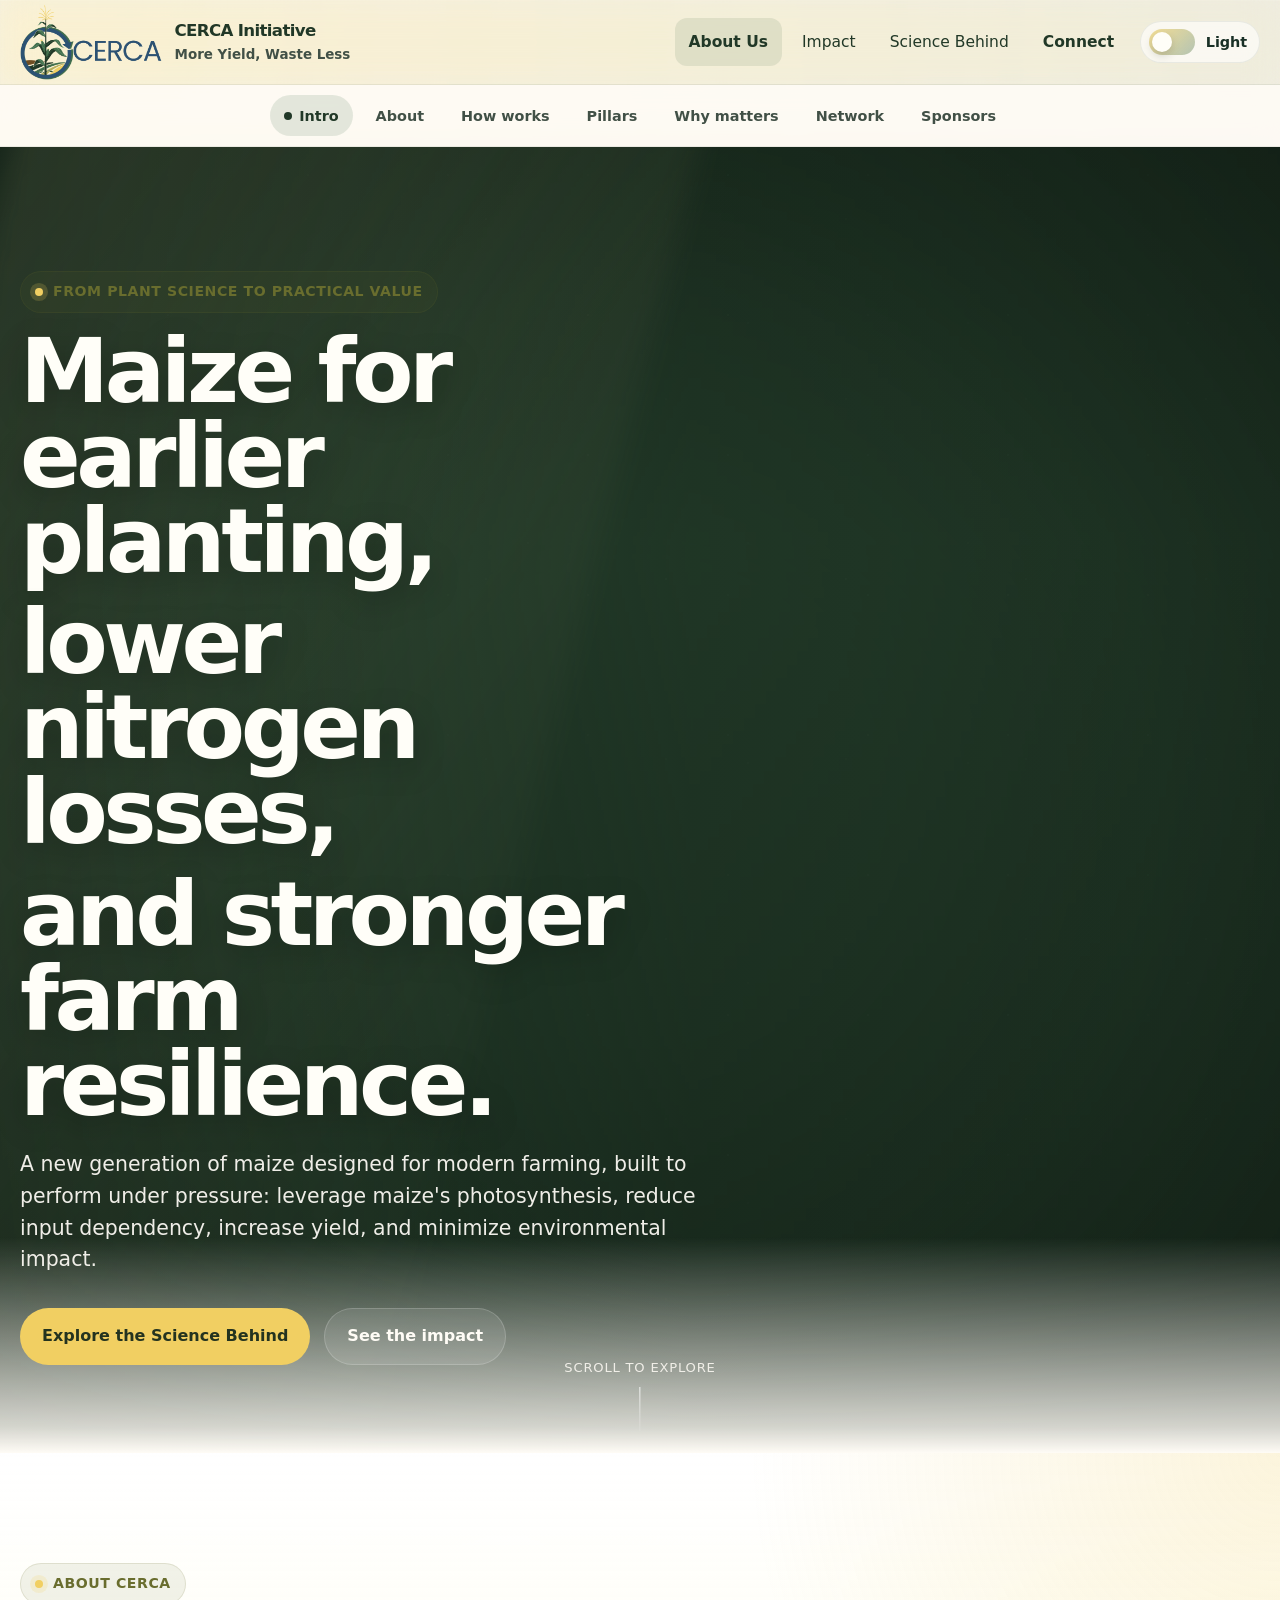
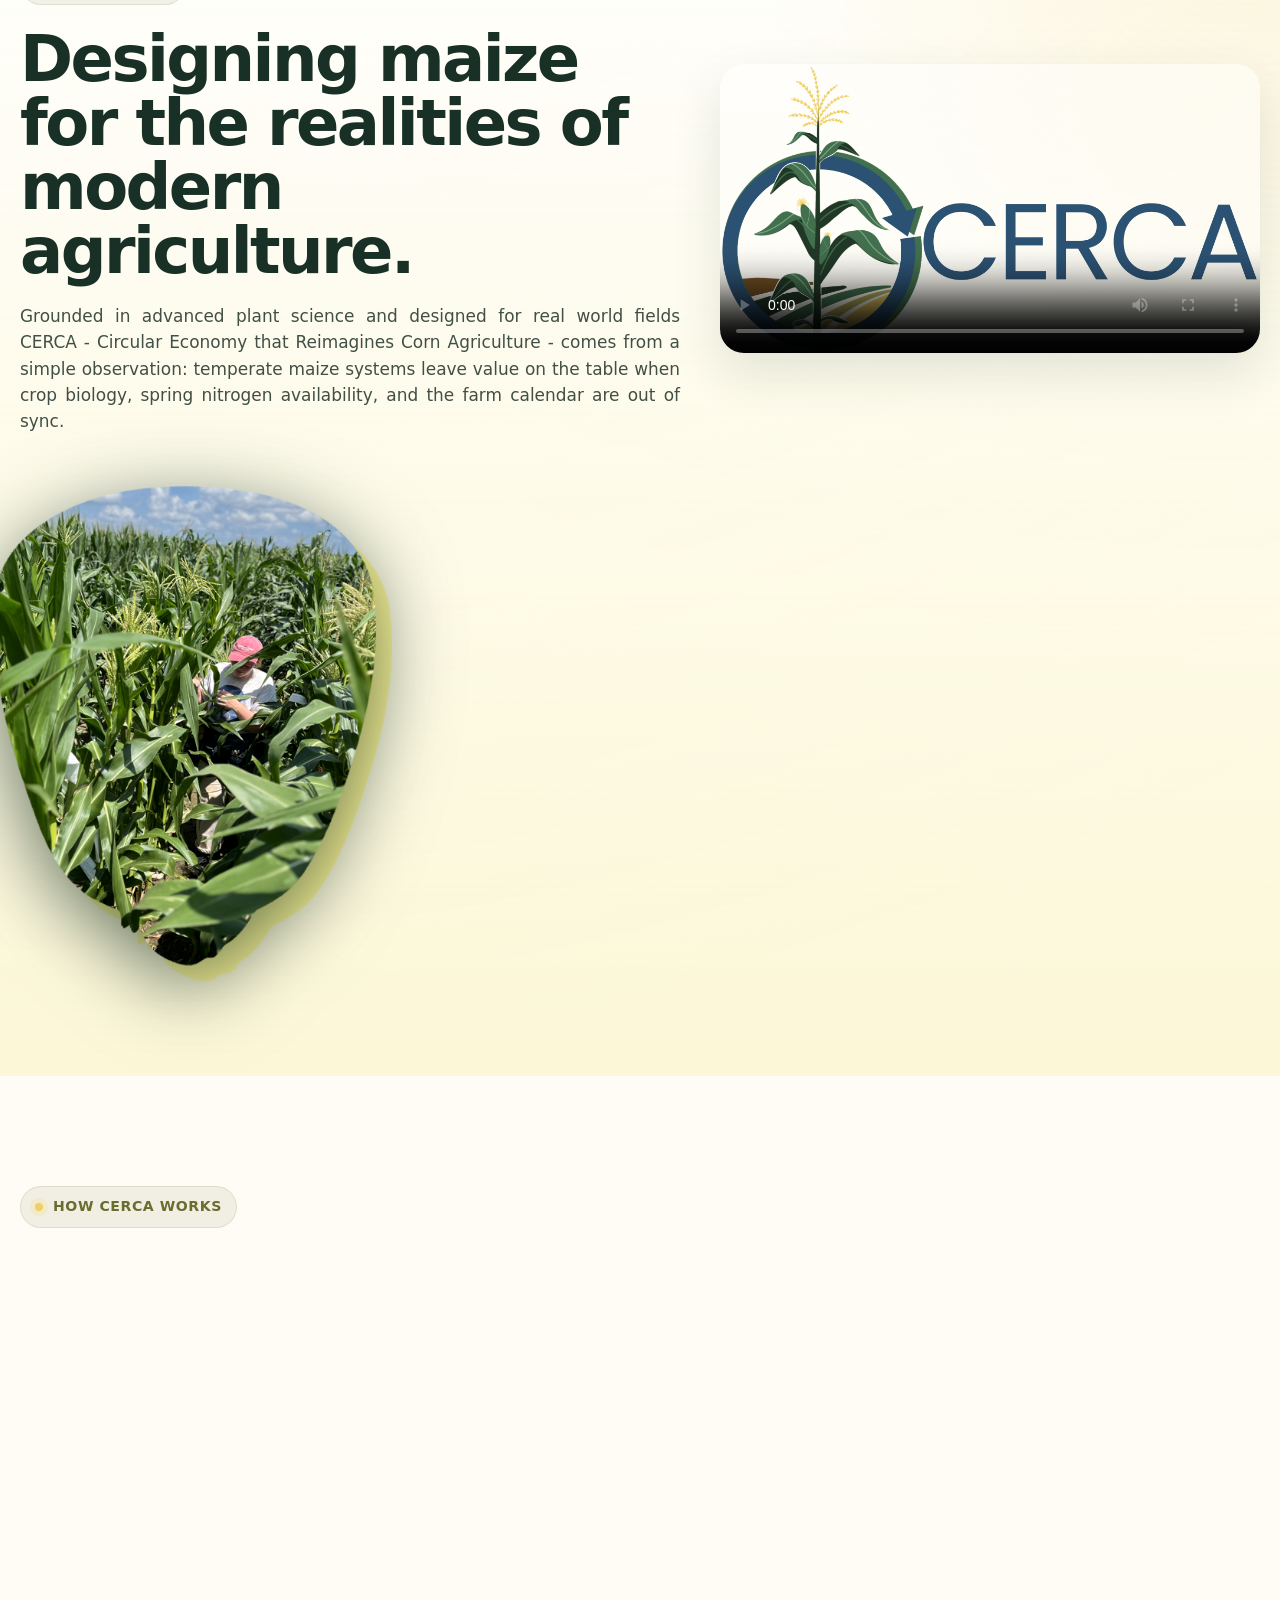
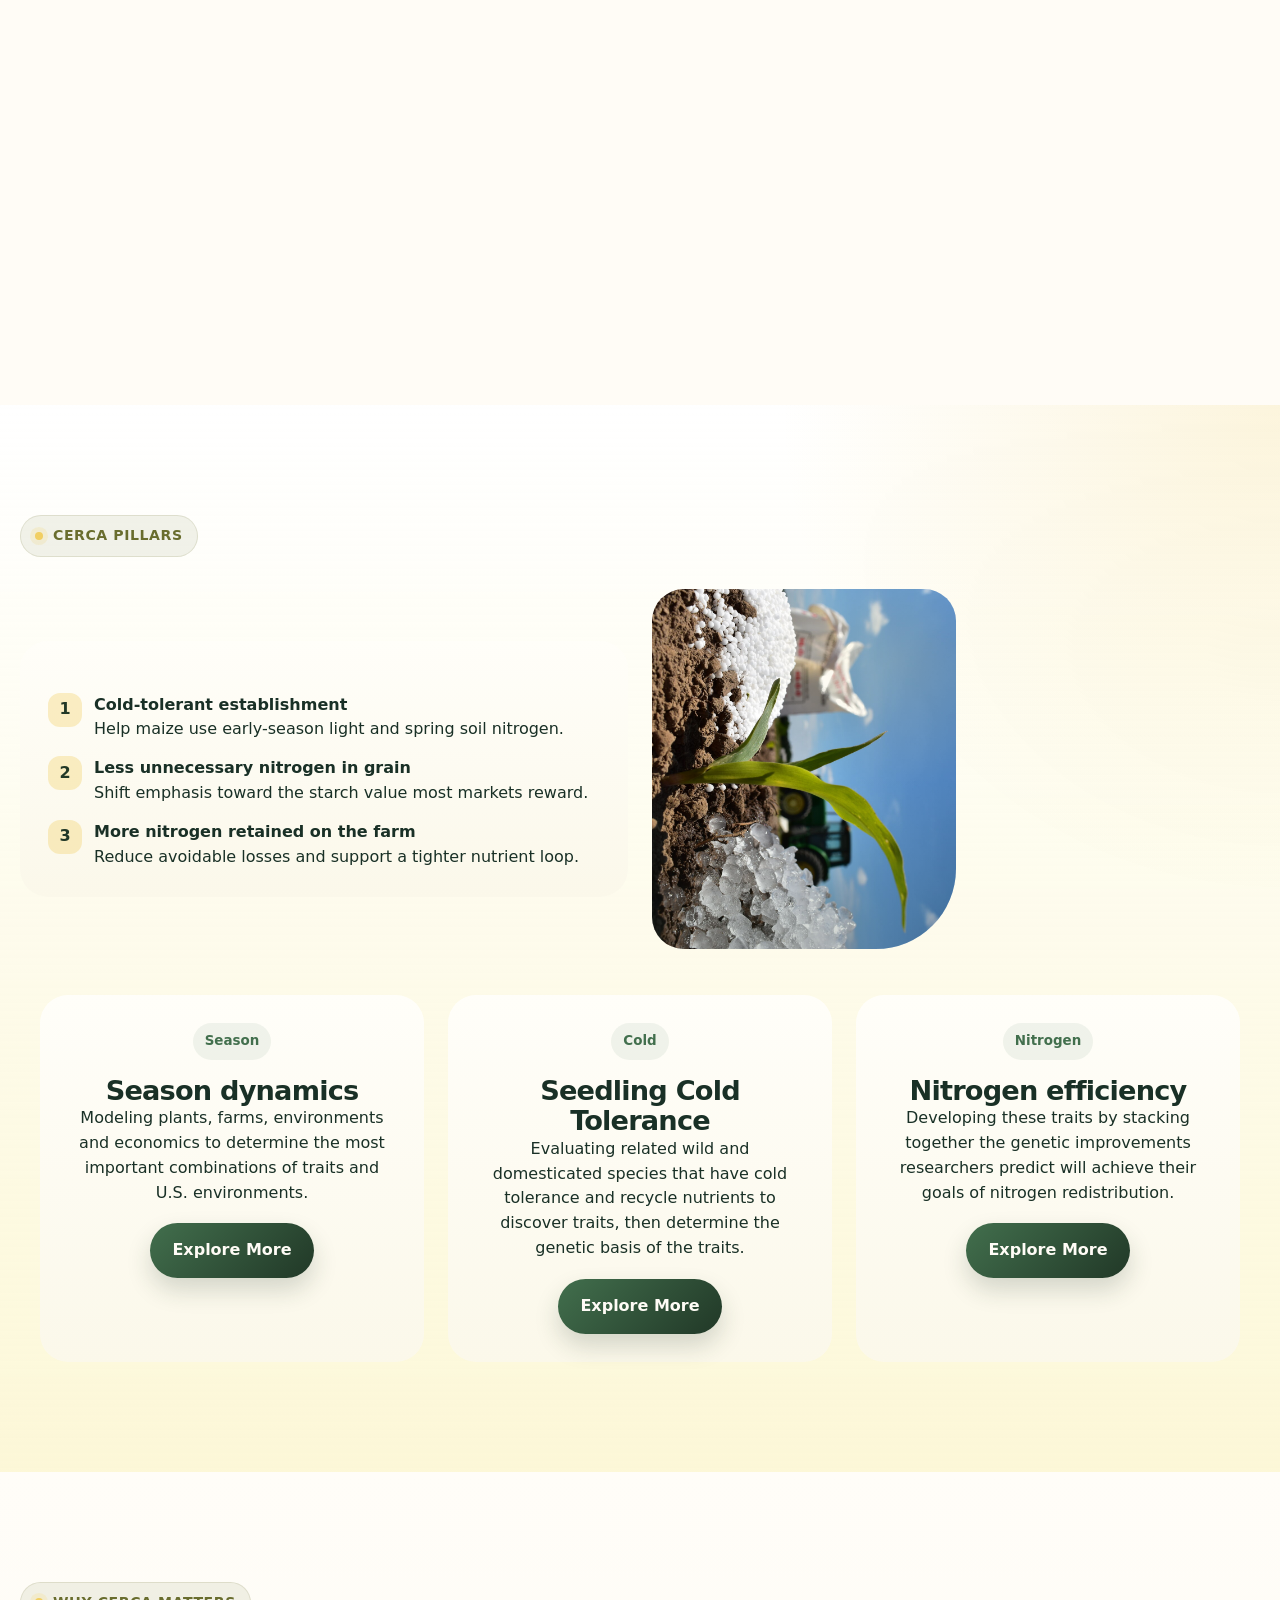
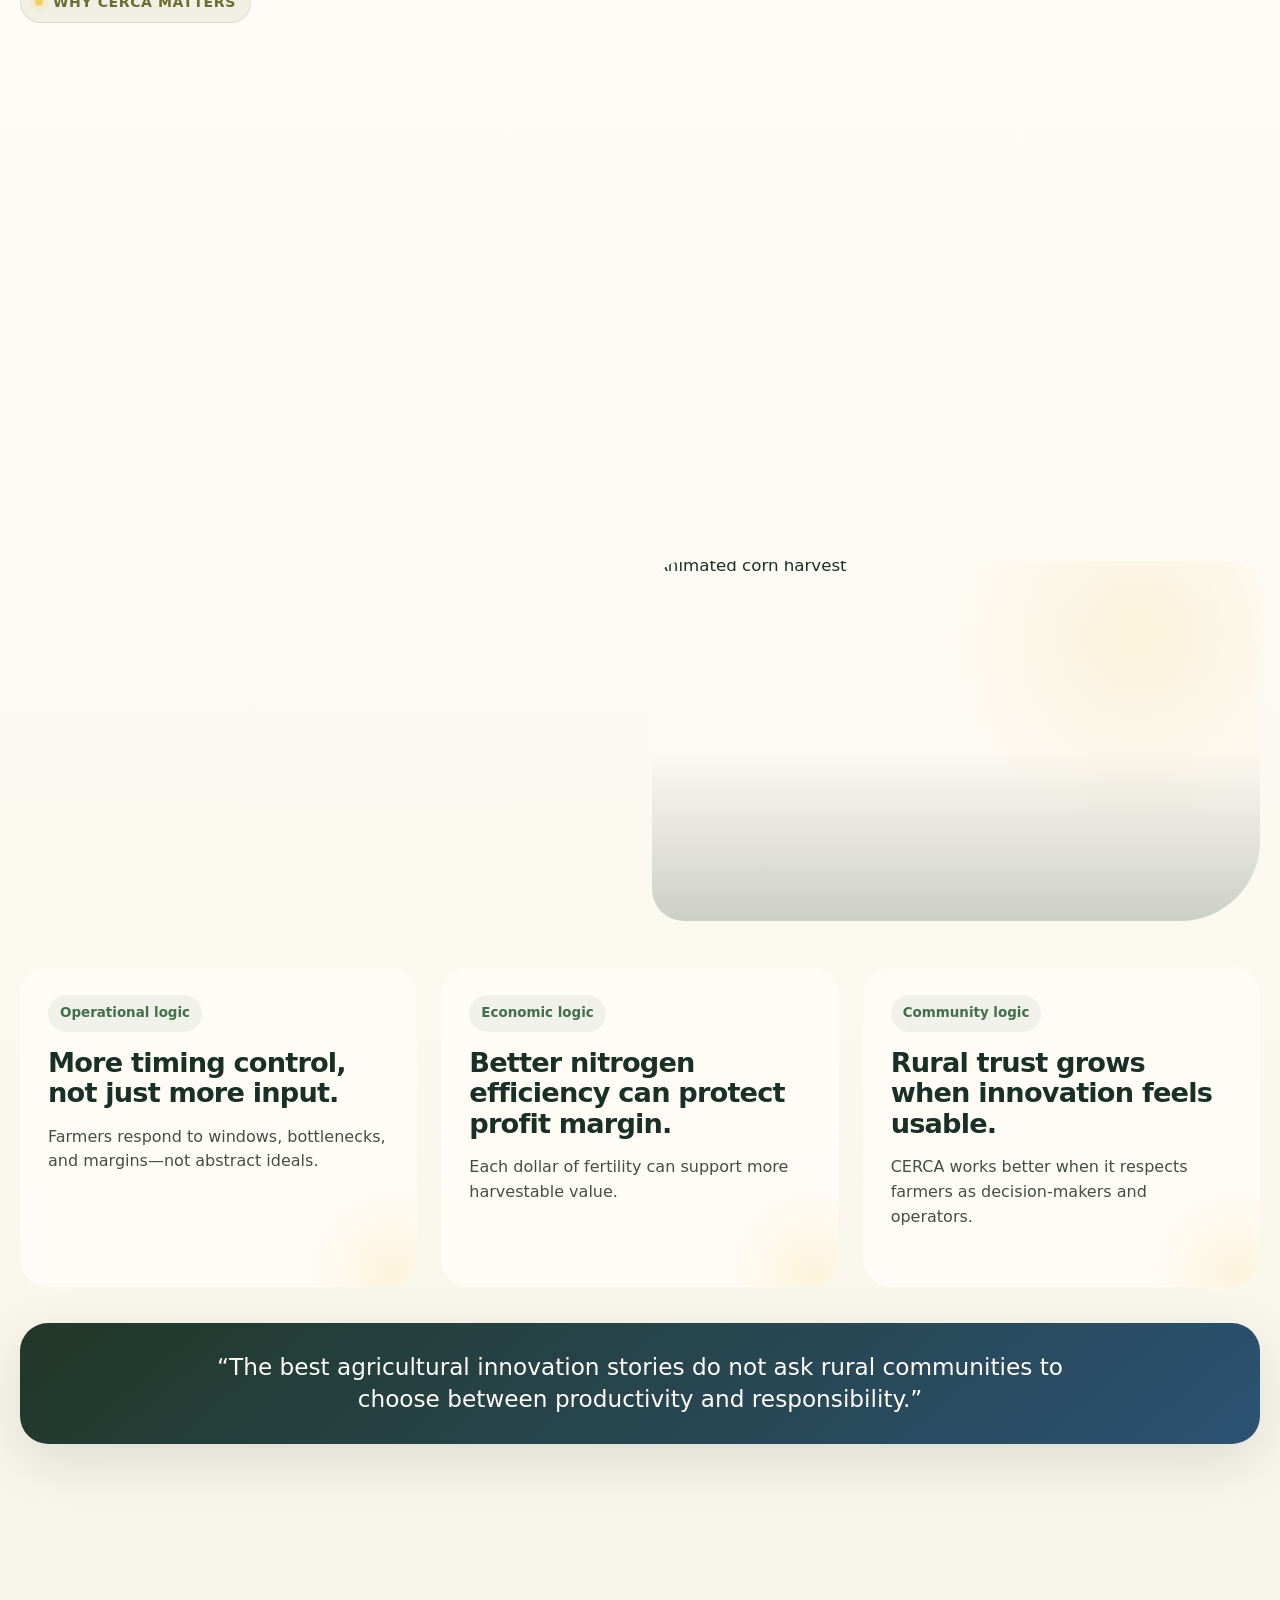
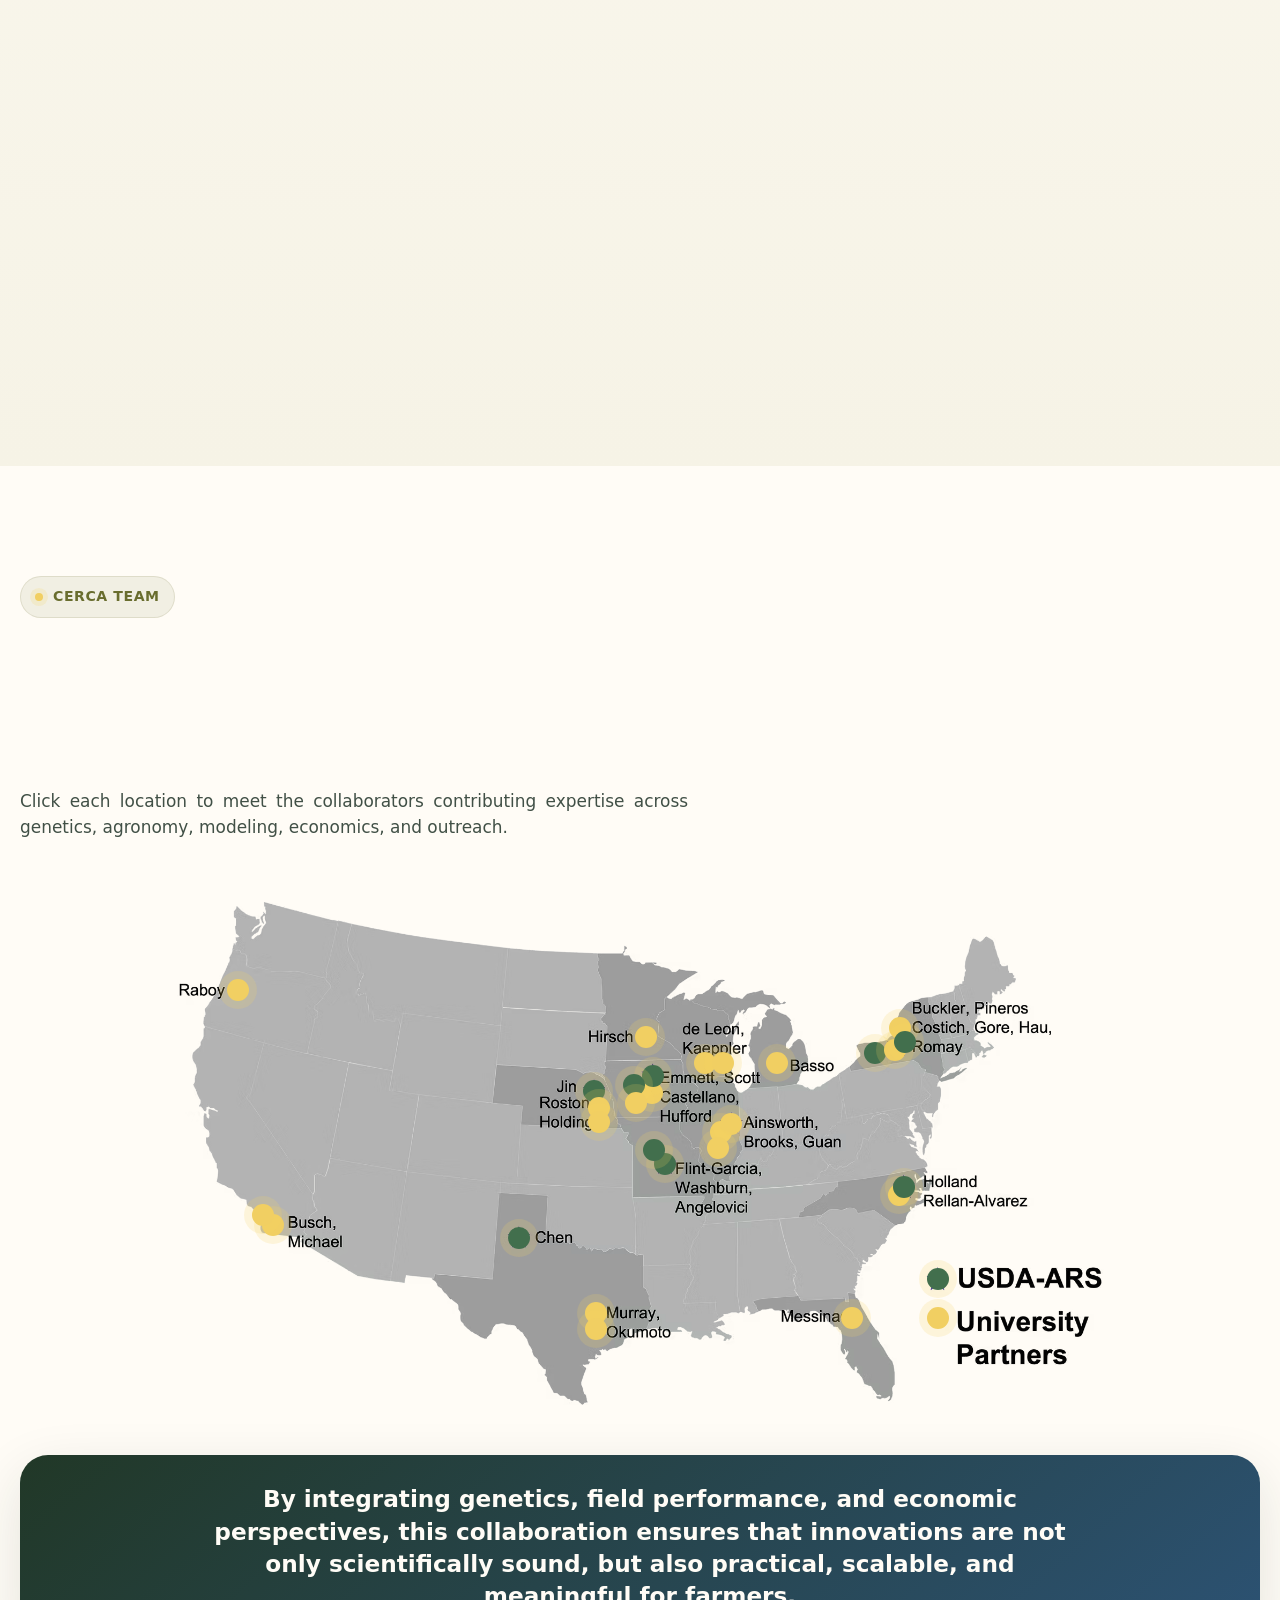
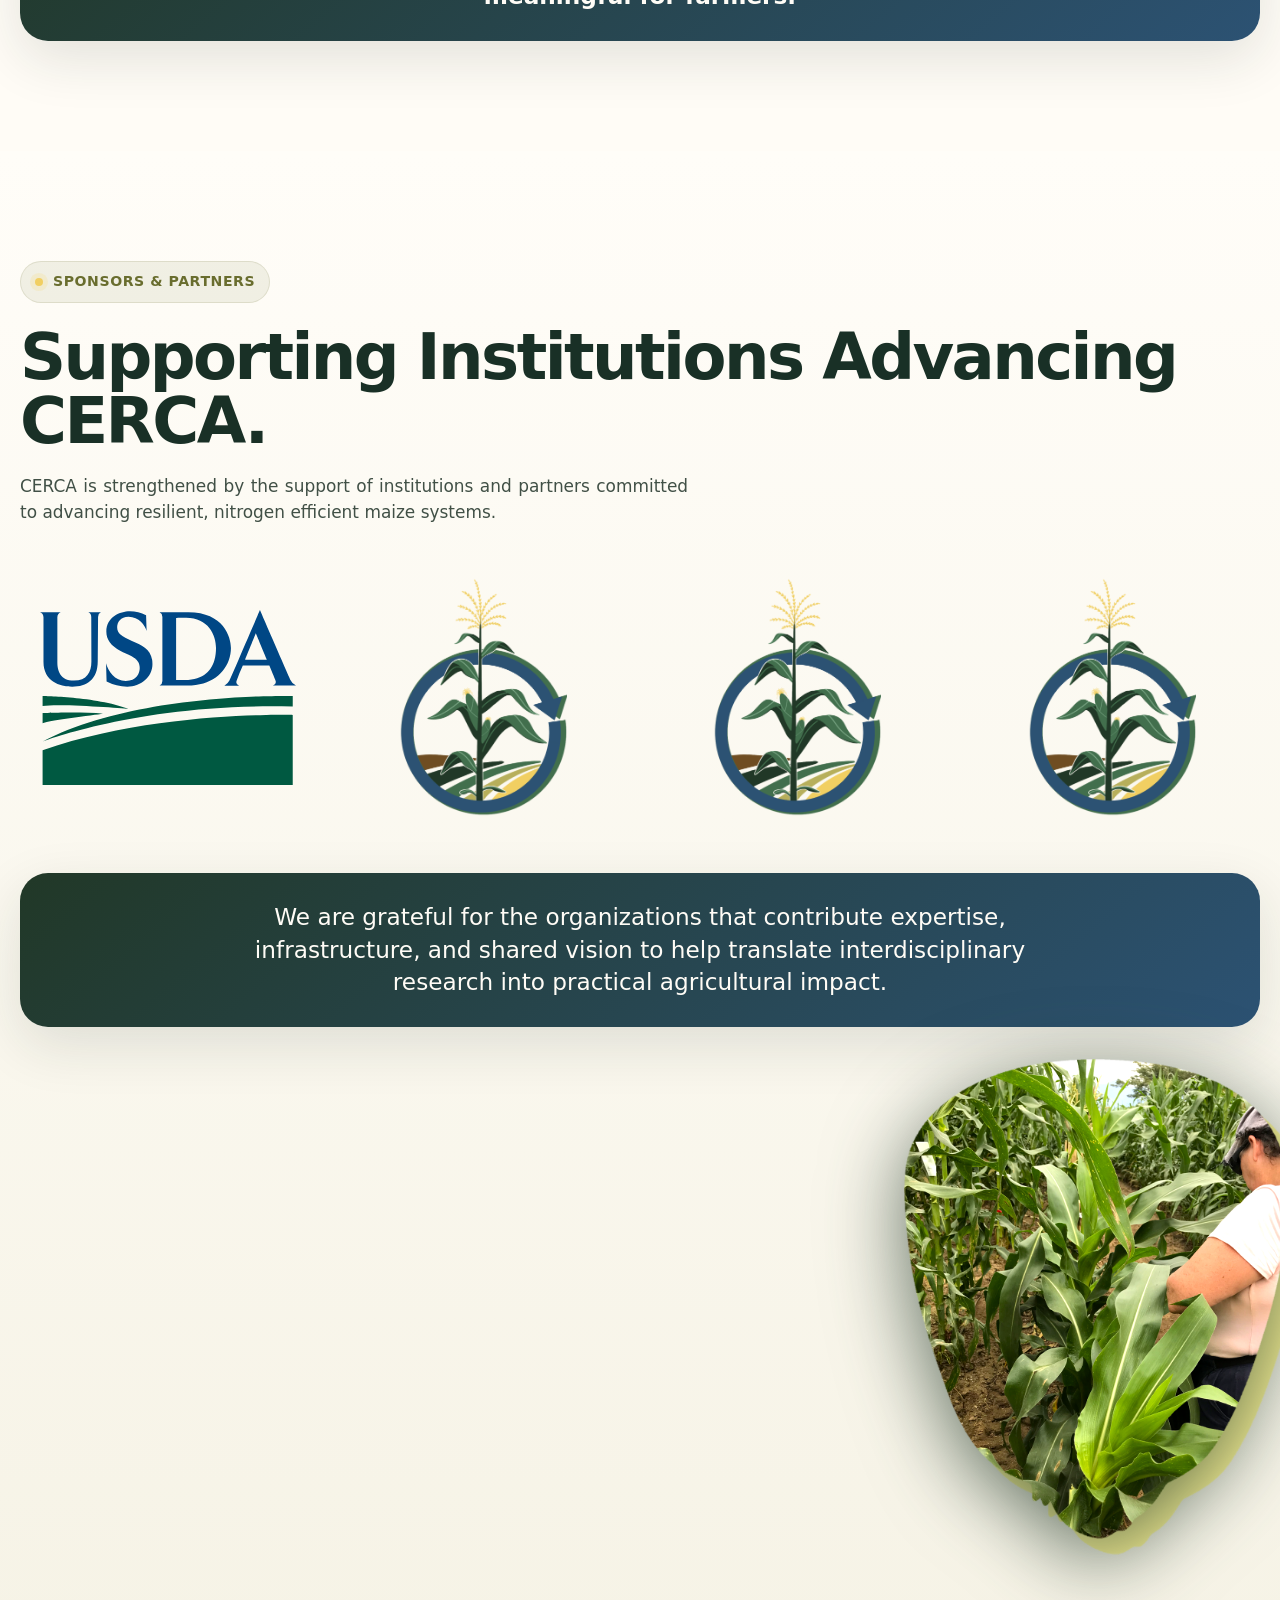
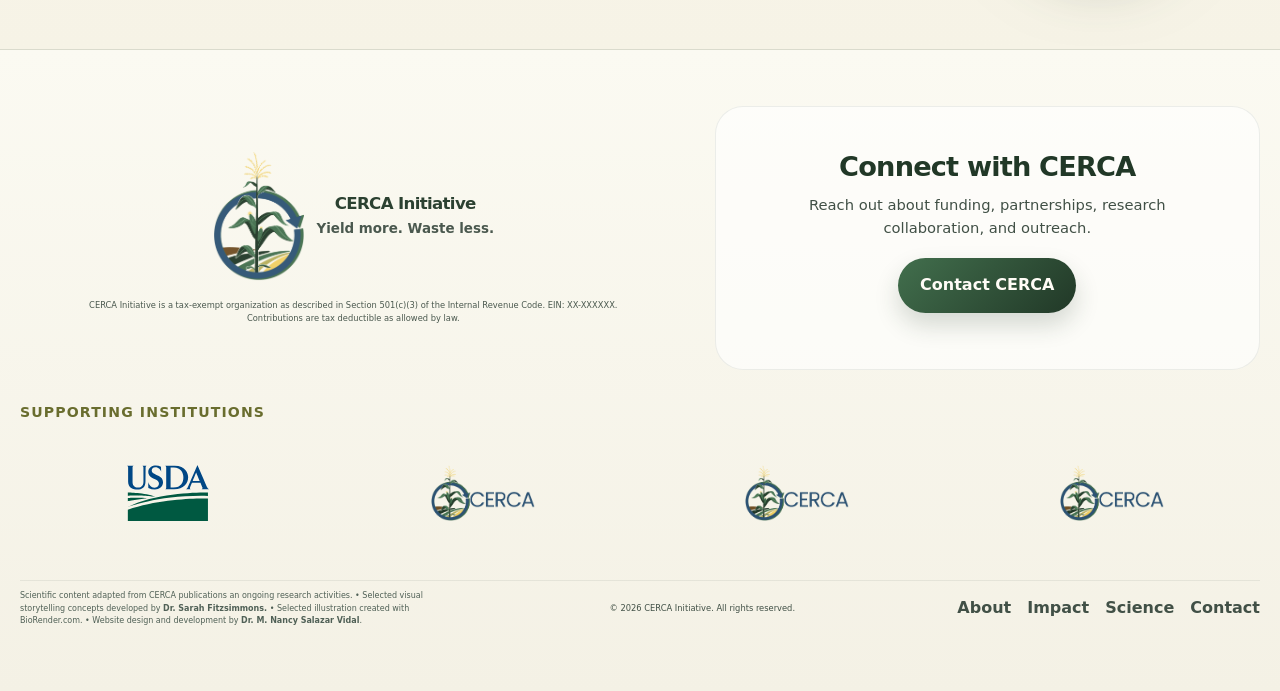
==== index.html @ b45ccabb "Prepare CERCA landing site for GitHub Pages - Fix broken CSS background path (../../Cerca Website/.." ====
<!DOCTYPE html>
<html lang="en">
<head>
  <meta charset="utf-8">
  <meta http-equiv="X-UA-Compatible" content="IE=edge">
  <meta name="viewport" content="width=device-width, initial-scale=1">
  <title>CERCA Initiative</title>
  <meta name="description" content="CERCA Initiative: nitrogen-efficient, cold-tolerant maize for modern agricultural systems.">
  <link href="css/cerca-base.css" rel="stylesheet">
  <link href="css/cerca-components.css" rel="stylesheet">
  <link href="css/cerca-pages.css" rel="stylesheet">
</head>
    
    
<body class="page-index">
  
  <div class="nav-wrap" id="siteNav">
      <div class="container nav">
          <a class="brand" href="index.html" aria-label="CERCA home">
              <img src="images/CERCA_logo.png" alt="CERCA Initiative Logo" class="brand-logo" />
              <span class="brand-text">
                  <span class="brand-title">CERCA Initiative</span>
                  <span class="brand-tagline">More Yield, Waste Less</span></span></a>
          <div class="nav-right">
              <button class="mobile-toggle" id="mobileToggle" aria-label="Toggle navigation">Menu</button>
              <div class="nav-links" id="navLinks">
                  <a href="index.html">About Us</a>
                  <a href="impact.html">Impact</a>
                  <a href="science.html">Science Behind</a>
                  <a class="nav-cta" href="contact.html">Connect</a></div>
              <button class="theme-toggle" id="themeToggle" type="button" aria-label="Toggle dark and light mode" aria-pressed="false">
                  <span class="theme-toggle-track"><span class="theme-toggle-thumb"></span></span>
                  <span class="theme-toggle-label">Light</span></button></div></div></div>

  
<nav class="section-nav" id="sectionNav" aria-label="Section navigation">
    <div class="container section-nav-inner">
        <div class="section-nav-center">
        <a href="#top" class="section-link active" data-section-link="#top">Intro</a>
        <a href="#about" class="section-link" data-section-link="#about">About</a>
            <a href="#works" class="section-link" data-section-link="#works">How works</a>
            <a href="#pillars" class="section-link" data-section-link="#pillars">Pillars</a>
            <a href="#why" class="section-link" data-section-link="#why">Why matters</a>
            <a href="#network" class="section-link" data-section-link="#network">Network</a>
            <a href="#sponsors" class="section-link" data-section-link="#sponsors">Sponsors</a>
        </div></div></nav>
  
<nav class="floating-section-indicator" id="floatingSectionIndicator" aria-label="Section progress">
    <a href="#top" class="floating-dot active" data-float-section="#top" aria-label="Intro"></a>
    <a href="#about" class="floating-dot" data-float-section="#about" aria-label="About"></a>
    <a href="#works" class="floating-dot" data-float-section="#works" aria-label="How works"></a>
    <a href="#pillars" class="floating-dot" data-float-section="#pillars" aria-label="Pillars"></a>
    <a href="#why" class="floating-dot" data-float-section="#why" aria-label="Why matters"></a>
    <a href="#network" class="floating-dot" data-float-section="#network" aria-label="Network"></a>
    <a href="#sponsors" class="floating-dot" data-float-section="#sponsors" aria-label="Sponsors"></a></nav>
    
    <header class="hero hero-cinematic hero-premium" id="top">
        <a class="floating-dot" data-float-section="#top"></a>
        <div class="container">
            <div class="hero-media-wrap" aria-hidden="true">
                <picture class="hero-picture">
                    <img src="images/Maize_seedling_thermometer.webp" alt="sedling between thermometer and fertilizer" class="hero-bg-webp" id="heroBgWebp"></picture>
                <div class="hero-film"></div>
                <div class="hero-vignette"></div>
                <div class="hero-light-sweep"></div>
                <div class="hero-bottom-fade"></div>
                <div class="hero-grain"></div></div>
            <div class="container premium-hero-grid">
                <div class="hero-copy hero-copy-premium">
                    <span class="eyebrow reveal-up delay-1">From plant science to practical value</span>
                    <h1 class="hero-title-premium">
                        <span class="title-line reveal-line delay-2">Maize for earlier planting,</span>
                        <span class="title-line reveal-line delay-3">lower nitrogen losses,</span>
                        <span class="title-line reveal-line delay-4">and stronger farm resilience.</span></h1>
                    <p class="lead reveal-up delay-5"> A new generation of maize designed for modern farming, built to perform under pressure: leverage maize's photosynthesis, reduce input dependency, increase yield, and minimize environmental impact. </p>
                    <div class="btn-row reveal-up delay-7">
                        <a class="btn" href="science.html">Explore the Science Behind</a>
                        <a class="btn-light" href="impact.html">See the impact</a></div></div></div>
            <div class="hero-scroll-indicator" aria-hidden="true">
                <span>Scroll to explore</span>
                <div class="hero-scroll-line"></div></div></div></header>

<main>
    <section class="section about-panel" id="about">
        <div class="container about-grid">
            <div class="about-copy">
                <span class="eyebrow">About CERCA</span>
                <h2 class="reveal">Designing maize for the realities of modern agriculture.</h2>
                <p class="section-copy reveal">Grounded in advanced plant science and designed for real world fields CERCA - Circular Economy that Reimagines Corn Agriculture - comes from a simple observation: temperate maize systems leave value on the table when crop biology, spring nitrogen availability, and the farm calendar are out of sync.</p></div>
            
            
            <div class="about-media video-card reveal">
                <video class= "about-video" controls preload="metadata" poster="images/CERCA_logo.png">
                    <source src="images/Cerca_globalproject_animation_v6_voice.mp4" type="video/mp4"> Your browser does not support the video tag.</video></div></div>
    

    <div class="story-grid reverse">
        <div class="masked-media2 reveal">
            <img src="images/yellow-kernel.png" alt="yellow kernel" class="kernel-back-img" aria-hidden="true">
            <img src="images/working_field5.png" alt="field worker" class="kernel-front-img"></div></div></section>

    
    <section class="section science-flow-home" id="works">
        <div class="container">
            <span class="eyebrow">How CERCA works</span>
            <h2 class="reveal">From biology to our farms, one connected system.</h2>
            <p class="section-copy reveal">CERCA connects discovery to real-world outcomes through a simple chain.</p>
            <div class="science-flow" id="scienceFlowTrack">
                <div class="flow-step" data-step="1">
                    <div class="flow-icon icon-genetics" aria-hidden="true">
                        <img src="images/Genetic_Variation.PNG" alt="dna strands"></div>
                    <div class="flow-copy">
                        <span class="flow-kicker">Step 1</span>
                        <h3>Genetic variation</h3>
                        <p>Identify useful biological diversity linked to early vigor, nitrogen use efficiency, and better adaptation.</p></div></div>
                <div class="flow-arrow" aria-hidden="true">
                    <span class="arrow-line"></span>
                    <span class="arrow-head"></span></div>
                <div class="flow-step" data-step="2">
                    <div class="flow-icon icon-trait" aria-hidden="true">
                        <img src="images/Trait_Expression.png" alt="maize seedling"></div>
                    <div class="flow-copy"><span class="flow-kicker">Step 2</span>
                        <h3>Trait expression</h3>
                        <p>Turn that variation into visible crop function: stronger seedling establishment and better nutrient uptake and light interception.</p></div></div>
                <div class="flow-arrow" aria-hidden="true">
                    <span class="arrow-line"></span>
                    <span class="arrow-head"></span></div>
                <div class="flow-step" data-step="3">
                    <div class="flow-icon icon-field" aria-hidden="true">
                        <img src="images/Field_Performance.PNG" alt="sunny field"></div>
                    <div class="flow-copy">
                        <span class="flow-kicker">Step 3</span>
                        <h3>Field performance</h3>
                        <p>Test whether those traits improve developmental timing, plant resilience, nitrogen capture, and increase yield.</p></div></div>
                <div class="flow-arrow" aria-hidden="true">
                    <span class="arrow-line"></span>
                    <span class="arrow-head"></span></div>
                <div class="flow-step" data-step="4">
                    <div class="flow-icon icon-return" aria-hidden="true">
                        <img src="images/Economic_Return.PNG" alt="economic return"></div>
                    <div class="flow-copy">
                        <span class="flow-kicker">Step 4</span>
                        <h3>Economic return</h3>
                        <p>Measure whether better biology translates into higher value and improved land stewardship.</p></div></div></div></div></section>
    
    <section class="section about-panel" id="pillars">
        <div class="container">
            <span class="eyebrow">CERCA Pillars</span>
            <div class="story-grid reverse">
                <div class="soft-card story-primary">
                    <h3></h3>
                    <p class="section-copy"></p>
                    <div class="promise-list">
                        <div class="list-item">
                            <div class="list-icon">1</div>
                            <div>
                                <strong>Cold-tolerant establishment</strong>
                                <p>Help maize use early-season light and spring soil nitrogen.</p></div></div>
                        <div class="list-item">
                            <div class="list-icon">2</div>
                            <div>
                                <strong>Less unnecessary nitrogen in grain</strong>
                                <p>Shift emphasis toward the starch value most markets reward.</p></div></div>
                        <div class="list-item">
                            <div class="list-icon">3</div>
                            <div>
                                <strong>More nitrogen retained on the farm</strong>
                                <p>Reduce avoidable losses and support a tighter nutrient loop.</p></div></div></div></div>
                
                <div class="masked-media story-primary reveal profile-pic">
                    <img src="images/cerca-portrait.JPG" alt="Cerca project visual representation"></div></div>
            
            
            <div class="container">
            <div class="impact-grid">
                <article class="soft-card reveal-up delay-2" align="center">
                    <span class="impact-badge">Season</span>
                    <h3>Season dynamics</h3>
                    <p>Modeling plants, farms, environments and economics to determine the most important combinations of traits and U.S. environments.</p>
                    <a href="science.html#cold" class="footer-contact-btn">Explore More</a>
                </article>
                <article class="soft-card reveal-up delay-3" align="center">
                    <span class="impact-badge" >Cold</span>
                    <h3>Seedling Cold Tolerance</h3>
                    <p>Evaluating related wild and domesticated species that have cold tolerance and recycle nutrients to discover traits, then determine the genetic basis of the traits.</p>
                    <a href="science.html#cold-tolerance" class="footer-contact-btn">Explore More</a>
                </article>
                <article class="soft-card reveal-up delay-4" align="center">
                    <span class="impact-badge">Nitrogen</span>
                    <h3>Nitrogen efficiency</h3>
                    <p>Developing these traits by stacking together the genetic improvements researchers predict will achieve their goals of nitrogen redistribution.</p>
                    <a href="science.html#the-leak" class="footer-contact-btn">Explore More</a></article></div></div></div></section>
    

    <section class="section impact" id="why">
        <div class="container">
            <span class="eyebrow">Why CERCA matters</span>
            <h2 class="reveal">Built for the farm gate, the local economy, and the places that depend on both.</h2>
            <p class="section-copy reveal"></p>
            
            <div class="story-grid2">
                <div class="card reveal">
                    <h3>Why matters now</h3>
                    <p class="section-copy"></p>
                    <div class="stats-band">
                        <div class="stat reveal delay-1">
                            <div class="stat-num">50–60%</div>
                            <div class="stat-label">of U.S. nitrogen fertilizer supports a grain crop with more starch than protein</div></div>
                        <div class="stat reveal delay-2">
                            <div class="stat-num">~25%</div>
                            <div class="stat-label">of the temperate year is when maize’s canopy operates at full efficiency</div></div>
                        <div class="stat reveal delay-3">
                            <div class="stat-num">11%</div>
                            <div class="stat-label">of nitrogen applied in U.S. crop production is estimated to reach human consumption</div></div></div></div></div>
            
            
            <div class="story-grid reverse">
                <div class="story-primary reveal"></div>
                <div class="masked-media story-secondary reveal">
                        <img src="images/inthefield4.webp" alt="Animated corn harvest"></div></div>
            
        
            
            <div class="impact-grid">
                <article class="impact-card reveal">
                    <span class="impact-badge">Operational logic</span>
                    <h3>More timing control, not just more input.</h3>
                    <p>Farmers respond to windows, bottlenecks, and margins—not abstract ideals.</p></article>
                <article class="impact-card reveal">
                    <span class="impact-badge">Economic logic</span>
                    <h3>Better nitrogen efficiency can protect profit margin.</h3>
                    <p>Each dollar of fertility can support more harvestable value.</p></article>
                <article class="impact-card reveal">
                    <span class="impact-badge">Community logic</span>
                    <h3>Rural trust grows when innovation feels usable.</h3>
                    <p>CERCA works better when it respects farmers as decision-makers and operators.</p></article></div>
            <div class="quote-strip reveal">
                <p align="center">“The best agricultural innovation stories do not ask rural communities to choose between productivity and responsibility.”</p></div></div>
    
    <div class="story-grid center">
    <div class="masked-media2 reveal">
        <img src="images/yellow-kernel.png" alt="yellow kernel" class="kernel-back-img" aria-hidden="true">
        <img src="images/working_field6.png" alt="field worker" class="kernel-front-img"></div></div></section>

    
    
    <section class="section team-map-section" id="network">
        <div class="container">
            <span class="eyebrow">CERCA Team</span>
            <h2 class="reveal">A distributed network advancing resilient maize systems.</h2>
            <p class="section-copy reveal">Click each location to meet the collaborators contributing expertise across genetics, agronomy, modeling, economics, and outreach.</p>
            <div class="team-map reveal">
                <img src="images/partnersmap.png" alt="Map showing CERCA collaborator locations" class="team-map-img">
                <button class="map-hotspot is-star map-location-1" data-team="missouri1" aria-label="Open Missouri 1 team"></button>
                <button class="map-hotspot is-star map-location-2" data-team="newyork1" aria-label="Open New York 1 team"></button>
                <button class="map-hotspot is-circle map-location-3" data-team="northcarolina1" aria-label="Open North Carolina 1 team"></button>
                <button class="map-hotspot is-circle map-location-4" data-team="minnesota" aria-label="Open Minnesota team"></button>
                <button class="map-hotspot is-circle map-location-5" data-team="oregon" aria-label="Open Oregon team"></button>
                <button class="map-hotspot is-circle map-location-6" data-team="iowa1" aria-label="Open Iowa 1 team"></button>
                <button class="map-hotspot is-circle map-location-7" data-team="california1" aria-label="Open California 1 team"></button>
                <button class="map-hotspot is-circle map-location-8" data-team="california2" aria-label="Open California 2 team"></button>
                <button class="map-hotspot is-circle map-location-9" data-team="texas1" aria-label="Open Texas 1 team"></button>
                <button class="map-hotspot is-circle map-location-10" data-team="texas2" aria-label="Open Texas 2 team"></button>
                <button class="map-hotspot is-star map-location-11" data-team="texas3" aria-label="Open Texas 3 team"></button>
                <button class="map-hotspot is-circle map-location-12" data-team="florida" aria-label="Open Florida team"></button>
                <button class="map-hotspot is-star map-location-13" data-team="missouri2" aria-label="Open Missouri 2 team"></button>
                <button class="map-hotspot is-circle map-location-14" data-team="wisconsin1" aria-label="Open Wisconsin 1 team"></button>
                <button class="map-hotspot is-circle map-location-15" data-team="wisconsin2" aria-label="Open Wisconsin 2 team"></button>
                <button class="map-hotspot is-circle map-location-16" data-team="michigan" aria-label="Open Michigan team"></button>
                <button class="map-hotspot is-star map-location-17" data-team="nebraska1" aria-label="Open Nebraska 1 team"></button>
                <button class="map-hotspot is-circle map-location-18" data-team="nebraska2" aria-label="Open Nebraska 2 team"></button>
                <button class="map-hotspot is-circle map-location-19" data-team="nebraska3" aria-label="Open Nebraska 3 team"></button>
                <button class="map-hotspot is-star map-location-20" data-team="northcarolina2" aria-label="Open North Carolina 2 team"></button>
                <button class="map-hotspot is-star map-location-21" data-team="iowa2" aria-label="Open Iowa 2 team"></button>
                <button class="map-hotspot is-star map-location-22" data-team="iowa3" aria-label="Open Iowa 3 team"></button>
                <button class="map-hotspot is-circle map-location-23" data-team="iowa4" aria-label="Open Iowa 4 team"></button>
                <button class="map-hotspot is-circle map-location-24" data-team="illinois1" aria-label="Open Illinois 1 team"></button>
                <button class="map-hotspot is-circle map-location-25" data-team="illinois2" aria-label="Open Illinois 2 team"></button>
                <button class="map-hotspot is-circle map-location-26" data-team="illinois3" aria-label="Open Illinois 3 team"></button>
                <button class="map-hotspot is-circle map-location-27" data-team="newyork2" aria-label="Open New York 2 team"></button>
                <button class="map-hotspot is-circle map-location-28" data-team="newyork3" aria-label="Open New York 3 team"></button>
                <button class="map-hotspot is-star map-location-29" data-team="newyork4" aria-label="Open New York 4 team"></button>   
                <button class="map-hotspot is-star map-location-USDA"></button> 
                <button class="map-hotspot is-circle map-location-university"></button> 
            
            </div>
        <div class="quote-strip reveal">
            <p align="center"><strong>By integrating genetics, field performance, and economic perspectives, this collaboration ensures that innovations are not only scientifically sound, but also practical, scalable, and meaningful for farmers.</strong></p></div>
        
        </div></section>

<div class="team-modal" id="teamModal" aria-hidden="true">
  <div class="team-modal-backdrop" data-close-team-modal></div>

  <article class="team-modal-card">
    <button class="team-modal-close" data-close-team-modal aria-label="Close popup">×</button>
    <img src="" alt="" class="team-modal-img" id="teamModalImg">
    <span class="team-modal-kicker" id="teamModalKicker"></span>
    <h3 id="teamModalTitle"></h3>
    <p id="teamModalText"></p>
      <div class="team-modal-actions">
          <a href="#" target="_blank" class="team-modal-link" id="teamModalLink" > Visit Team </a> </div>
  </article>
</div>
    

    
    
    <section class="section impact" id="sponsors">
        <div class="container">
            <span class="eyebrow">Sponsors &amp; partners</span>
            <h2 class="reveal">Supporting Institutions Advancing CERCA.</h2>
            <p class="section-copy reveal">CERCA is strengthened by the support of institutions and partners committed to advancing resilient, nitrogen efficient maize systems.</p>
            
            <div class="supporters-grid reveal" style="margin-top:32px;">
            <a href="#" class="supporter-logo-card2" aria-label="Institution 1">
                <img src="images/usda-symbol.svg" alt="USDA logo"></a>
            <a href="#" class="supporter-logo-card2" aria-label="Institution 2">
                <img src="images/CERCA_logo2.png" alt="Institution2 logo"></a>
            <a href="#" class="supporter-logo-card2" aria-label="Institution 3">
                <img src="images/CERCA_logo2.png" alt="Institution3 logo"></a>
            <a href="#" class="supporter-logo-card2" aria-label="Institution 4">
                <img src="images/CERCA_logo2.png" alt="Institution4 logo"></a></div>
            
            <div class="quote-strip reveal">
                <p align="center">We are grateful for the organizations that contribute expertise, infrastructure, and shared vision to help translate interdisciplinary research into practical agricultural impact.</p></div></div>
    
    <div class="story-grid">
        <div class="masked-media2 reveal">
            <img src="images/yellow-kernel.png" alt="yellow kernel" class="kernel-back-img" aria-hidden="true">
            <img src="images/working_field7.png" alt="field worker" class="kernel-front-img"></div></div></section>
    

</main>
  
  <footer class="footer" id="blog">
    <div class="container footer-shell">
      <div class="footer-top">
        <div class="footer-brand-block">
          <div class="brand footer-brand">
            <img src="images/CERCA_logo2.png" alt="CERCA Initiative Logo" class="brand-logo footer-logo" />
            <span class="brand-text">
              <span class="brand-title">CERCA Initiative</span>
              <span class="brand-tagline">Yield more. Waste less.</span>
            </span>
          </div>
          <p class="footer-note">
            CERCA Initiative is a tax-exempt organization as described in Section 501(c)(3) of the Internal Revenue Code.
            EIN: XX-XXXXXX. Contributions are tax deductible as allowed by law.
          </p>
        </div>
        <div class="footer-cta-block">
          <h3>Connect with CERCA</h3>
          <p class="footer-note2">
            Reach out about funding, partnerships, research collaboration, and outreach.
          </p>
          <a href="contact.html" class="footer-contact-btn">Contact CERCA</a>
        </div>
      </div>

      <div class="supporters-block">
        <p class="supporters-label">Supporting institutions</p>
        <div class="supporters-grid">
          <a href="#" class="supporter-logo-card" aria-label="USDA"><img src="images/usda-symbol.svg" alt="USDA logo"></a>
          <a href="#" class="supporter-logo-card" aria-label="Institution 2"><img src="images/CERCA_logo.png" alt="Institution 2 logo"></a>
          <a href="#" class="supporter-logo-card" aria-label="Institution 3"><img src="images/CERCA_logo.png" alt="Institution 3 logo"></a>
          <a href="#" class="supporter-logo-card" aria-label="Institution 4"><img src="images/CERCA_logo.png" alt="Institution 4 logo"></a>
        </div>
      </div>

      <div class="footer-bottom">
        <div class="footer-credit"><small>Scientific content adapted from CERCA publications an ongoing research activities. &bull; Selected visual storytelling concepts developed by <strong>Dr. Sarah Fitzsimmons.</strong> &bull; Selected illustration created with BioRender.com. &bull; Website design and development by <strong>Dr. M. Nancy Salazar Vidal</strong>.</small></div>
              <div class="footer-note">© 2026 CERCA Initiative. All rights reserved.</div>
        <div class="footer-links">
          <a href="index.html">About</a>
          <a href="impact.html">Impact</a>
          <a href="science.html">Science</a>
          <a href="contact.html">Contact</a>
        </div>
      </div>
    </div>
  </footer>

  <script src="js/cerca-global.js"></script>
  <script src="js/cerca-home.js"></script>
</body>
</html>
---- css/cerca-base.css ----
:root{
    --brown:#6F4D22; 
    --olive:#696D2E; 
    --cream:#F9F2B2; 
    --white:#FFFCF6; 
    --gold:#F1CF62; 
    --green:#426F4D; 
    --forest:#213827; 
    --blue:#2C5273;
    --text:#173022; 
    --muted:#415046; 
    --line:rgba(33,56,39,.12); 
    --shadow:0 18px 55px rgba(24,43,30,.12);
    --radius-lg:28px; 
    --radius-md:20px; 
    --radius-sm:14px; 
    --max:1240px; 
    --nav-h:84px;
    --bg:#FFFCF6; 
    --surface:#fff; 
    --surface-soft:rgba(255,255,255,.62); 
    --surface-main:rgba(255,252,246,.86);
    --text-main:#193026; 
    --text-soft:#4b5f53; 
    --border-soft:rgba(33,56,39,.08); 
    --nav-glass:rgba(255,252,246,.20);
    --nav-border:rgba(255,255,255,.12); 
    --section-nav-bg:rgba(255,252,246,.76); 
    --section-link-active-bg:rgba(66,111,77,.14);
    --section-link-active-text:#213827; 
    --shadow-soft:0 14px 36px rgba(33,56,39,.10); 
    --primary-nav-height:84px; 
    --secondary-nav-height:52px;}
body.theme-dark{
    --bg:#102019; 
    /*--surface:#13241d; */
    --bg-soft: rgba(16,32,25,.82);
    --surface-soft:rgba(24,41,32,.68); 
    --surface-main:rgba(18,32,25,.82);
    
    --text-main:#F6F3E8; 
    --text-soft:rgba(246,243,232,.76); 
    
    --border-soft:rgba(249,242,178,.10); 
    --nav-glass:rgba(16,32,25,.56);
    --nav-border:rgba(249,242,178,.10); 
    --section-nav-bg:rgba(16,32,25,.78); 
    
    --section-link-active-bg:rgba(241,207,98,.16);
    --section-link-active-text:#F9F2B2; 
    
    --shadow-soft:0 16px 42px rgba(0,0,0,.26);
    
    --card-dark-bg: rgba(18,32,25,.82);
    --card-dark-bg-strong: rgba(20,35,27,.92);
    --card-dark-border: rgba(249,242,178,0.10);
    --card-dark-text: #F6F3E8;
    --card-dark-muted: rgba(246,243,232,.76);
    --card-dark-shadow: 0 16px 40px rgba(0,0,0,0.24);
    --card-dark-hover-shadow: 0 22px 52px rgba(0,0,0,0.32);}


*{box-sizing:border-box}
html{
    scroll-behavior:smooth;
    scroll-padding-top:calc(var(--primary-nav-height, 84px) + var(--secondary-nav-height, 52px) + 12px)}
body{
    margin:0;
    font-family:Inter,ui-sans-serif,system-ui,-apple-system,BlinkMacSystemFont,"Segoe UI",sans-serif;
    color:var(--text-main);
    background:radial-gradient(circle at top left, rgba(241,207,98,.18), transparent 26%),radial-gradient(circle at top right, rgba(44,82,115,.10), transparent 22%),linear-gradient(180deg, var(--bg) 0%, var(--bg) 100%);
    line-height:1.55;
    overflow-x:hidden;
    transition:background .35s ease,color .35s ease;
    position: relative;
    min-height: 100vh;}

/*bottom background image layer*/
body::after{
    content: "";
    position: fixed;
    left: 0;
    right: 0;
    bottom: 0;
    height: 60vh; /*adjust according to the image*/
    background-size: cover;
    background-position: center bottom;
    background-repeat: no-repeat;
    opacity: 0.15; /*adjust intensity*/
    pointer-events: none;
    z-index: 0;
    transform: scale(1.02);} /* slight zoom to make a subtle deep*/

body.page-science::after{
    background-image: linear-gradient(to top, rgba(255,252,246,0) 0%,rgba(255,252,246,0.6) 60%,rgba(255,252,246,0.95) 100%),url("../images/background_science.JPG");}
body.page-impact::after{
    background-image: linear-gradient(to top, rgba(255,252,246,0) 0%,rgba(255,252,246,0.6) 60%,rgba(255,252,246,0.95) 100%),url("../images/background_impact.JPG");}
body.page-index::after{
    background-image: linear-gradient(to top, rgba(255,252,246,0) 0%,rgba(255,252,246,0.6) 60%,rgba(255,252,246,0.95) 100%),url("../images/background_index.JPG");}



/*ensure content stays above*/
body > *{
    position: relative;
    z-index: 1;}
img{
    max-width:100%;
    display:block} 
a{
    text-decoration:none;
    color:inherit} 
button{
    font:inherit}
.container{
    width:min(calc(100% - 40px), var(--max)); 
    margin:0 auto}
.section{
    padding:110px 0; 
    position:relative} 
main{
    display:block}
h1,h2,h3,h4,p{
    margin:0}
h1{
    font-size:clamp(3rem, 7vw, 6rem); 
    line-height:.95; 
    letter-spacing:-.05em; 
    max-width:12ch}
h2{
    font-size:clamp(2.2rem, 5vw, 4rem); 
    line-height:1; 
    letter-spacing:-.04em; 
    margin-top:22px}
h3{
    font-size:clamp(1.25rem, 2.2vw, 1.7rem); 
    line-height:1.12; 
    letter-spacing:-.03em}
.eyebrow{
    display:inline-flex;
    align-items:center;
    gap:10px;
    padding:9px 14px;
    background:rgba(105,109,46,.09);
    border:1px solid rgba(105,109,46,.14);
    border-radius:999px;
    color:var(--olive);
    font-size:.88rem;
    letter-spacing:.04em;
    text-transform:uppercase;
    font-weight:700}
.eyebrow::before{
    content:"";
    width:8px;
    height:8px;
    border-radius:50%;
    background:var(--gold);
    box-shadow:0 0 0 5px rgba(241,207,98,.18)}
.section-copy{
    margin-top:20px;
    margin-bottom: 20px;
    color:var(--muted);
    font-size:1.06rem;
    text-align: justify;
    max-width:62ch}
.section-copy.right{
    margin-top:20px;
    margin-bottom: 20px;
    padding-top: 20px;
    margin-left: auto;
    margin-right: 0;
    text-align: justify;
    color:var(--muted);
    font-size:1.06rem;
    max-width:62ch;}
.lead{
    margin-top:22px;
    font-size:clamp(1.05rem,1.8vw,1.28rem);
    color:rgba(255,252,246,.93);
    max-width:58ch}
.muted{
    color:var(--muted)}
.btn,
.btn-light,
.footer-contact-btn{
    display:inline-flex;
    align-items:center;
    justify-content:center;
    gap:10px;
    padding:15px 22px;
    border-radius:999px;
    font-weight:700;
    transition:transform 180ms ease,box-shadow 180ms ease,background 180ms ease}
.btn{
    background:var(--gold);
    color:#24331f}
.btn-light{
    background:rgba(255,255,255,.10);
    color:var(--white);
    border:1px solid rgba(255,255,255,.18)}
.btn:hover,
.btn-light:hover,
.footer-contact-btn:hover,
.nav-cta:hover{
    transform:translateY(-1px);
    box-shadow:0 16px 32px rgba(33,56,39,.14)}
.card,.soft-card,
.impact-card,
.science-card,
.footer-brand-block,
.footer-cta-block,
.supporter-logo-card{
    border-radius:var(--radius-lg);
    /*box-shadow:var(--shadow)*/}
.card,
.impact-card,
.science-card{
    background:var(--white);
    /*border:1px solid var(--line)*/}
.soft-card{
    background:linear-gradient(180deg,#fffef9,#fbf8ea);
    /*border:1px solid rgba(105,109,46,.12)*/}
.reveal{
    opacity:0;transform:translateY(26px);
    transition:opacity 700ms ease,transform 700ms ease}
.reveal.show{
    opacity:1;
    transform:translateY(0)}


/*-------- THEME DARK -------------*/


body.theme-dark .card,
body.theme-dark .soft-card,
body.theme-dark .impact-card,
body.theme-dark .science-card,
body.theme-dark .footer-brand-block,
body.theme-dark .footer-cta-block,
body.theme-dark .supporter-logo-card{
    background:var(--surface-main);
    border-color:var(--border-soft);
    color:var(--text-main);
    box-shadow:0 16px 40px rgba(0,0,0,.24)}
body.theme-dark p,
body.theme-dark .muted,
body.theme-dark .section-copy,
body.theme-dark .footer-note,
body.theme-dark .science-caption,
body.theme-dark .stat-label{
    color:var(--text-soft)}
body.theme-dark .about-panel{
    background:radial-gradient(circle at top right, rgba(241,207,98,.06), transparent 28%),linear-gradient(180deg,#13231c,#172820)}
body.theme-dark .impact{
    background:linear-gradient(180deg,#12221b,#172820)} 
body.theme-dark .science{
    background:linear-gradient(180deg,#11211a 0%,#162720 100%)}
body.theme-dark .footer{
    background:linear-gradient(180deg,#0f1e18 0%,#13241d 100%);
    border-top-color:rgba(249,242,178,.10)}
body.theme-dark input,
body.theme-dark select,
body.theme-dark textarea{
    background:rgba(255,255,255,.05);
    color:var(--text-main);
    border-color:var(--border-soft)}
body.theme-dark input::placeholder,
body.theme-dark textarea::placeholder{
    color:rgba(246,243,232,.48)}
body.theme-dark::after{
    opacity: 0.12; /*softer in dark mode */
    filter: brightness(0.7) contrast(1.1);}
body.theme-dark .eyebrow{
    color: var(--text-soft);}


/*-------- MEDIA SPECIFICATIONS -------------------*/

@media (max-width:1024px){
    html{
        scroll-padding-top:calc(var(--primary-nav-height, 84px) + 12px)}}
@media (prefers-reduced-motion: reduce){
    html{scroll-behavior:auto}*,*::before,*::after{animation:none!important;transition:none!important}.reveal{opacity:1;transform:none}}
---- css/cerca-components.css ----
/* PARALLAX */
.parallax {
    background-attachment: fixed;
    background-size: cover;
    background-position: center;
    height:35vh;
    z-index: -1;}

/*------ NAVIGATION BAR ------*/

.nav-wrap{
    position:sticky;
    top:0;
    z-index:1200;
    width:100%;
    background:rgba(255,252,246,.20);
    border-bottom:1px solid rgba(33,56,39,.08);
    backdrop-filter:blur(16px) saturate(160%);
    transition:background .25s ease, box-shadow .25s ease}
.nav-wrap.scrolled{
    background:rgba(255,252,246,.40);
    box-shadow:0 10px 28px rgba(33,56,39,.08)}
.nav{
    min-height:var(--nav-h);
    display:flex;
    align-items:center;
    justify-content:space-between;
    gap:18px;position:relative}
.brand{
    display:flex;
    align-items:center;gap:.8rem}
.brand-logo{
    height:76px;
    width:auto;display:block}
.brand-text{
    display:grid;
    gap:2px}
.brand-title{
    font-weight:800;
    letter-spacing:-.04em;
    font-size:1.04rem;
    color:var(--forest)}
.brand-tagline{
    font-size:.84rem;
    font-weight:700;
    color:var(--muted);
    white-space:nowrap}
.nav-right{
    display:flex;
    align-items:center;
    gap:12px}
.nav-links{
    display:flex;
    align-items:center;
    gap:6px;
    flex-wrap:wrap;
    justify-content:flex-end}
.nav-links>a,
.drop-btn{
    padding:12px 14px;
    border-radius:12px;
    font-size:.97rem;
    color:var(--forest);
    border:0;background:transparent;
    cursor:pointer;
    transition:background 180ms ease,transform 180ms ease}
.nav-links>a:hover,
.drop-btn:hover,
.drop:hover 
.drop-btn{
    background:rgba(44,82,115,.08)}
.nav-links>a.active{
    background:rgba(66,111,77,.12);font-weight:800}
.drop{
    position:relative}
.drop-menu{
    position:absolute;
    top:calc(100% + 10px);
    right:0;
    min-width:220px;
    background:rgba(255,252,246,.98);
    border:1px solid rgba(33,56,39,.08);
    box-shadow:var(--shadow);
    border-radius:18px;padding:10px;
    opacity:0;
    pointer-events:none;
    transform:translateY(10px);
    transition:opacity 180ms ease,transform 180ms ease}
.drop:hover .drop-menu,
.drop:focus-within .drop-menu,
.drop.open .drop-menu{
    opacity:1;
    pointer-events:auto;
    transform:translateY(0)}
.drop-menu a{
    display:block;
    padding:12px;
    border-radius:12px;
    color:var(--text-main)} 
.drop-menu a:hover{
    background:rgba(105,109,46,.08)}
.nav-cta{
    padding:12px 18px;
    background:var(--forest);
    color:var(--white);
    border-radius:999px;
    font-weight:800;
    border:1px solid rgba(33,56,39,.12)}
.theme-toggle{
    display:inline-flex;
    align-items:center;
    gap:.65rem;
    border:1px solid var(--border-soft);
    background:var(--surface-soft);
    color:var(--text-main);
    border-radius:999px;
    padding:.42rem .72rem .42rem .5rem;
    cursor:pointer;
    transition:transform .22s ease, background .22s ease}
.theme-toggle:hover{
    transform:translateY(-1px)} 
.theme-toggle-track{
    position:relative;
    width:46px;
    height:26px;
    border-radius:999px;
    background:linear-gradient(135deg, rgba(241,207,98,.65), rgba(66,111,77,.38));
    display:inline-block;
    flex-shrink:0}
.theme-toggle-thumb{
    position:absolute;
    top:3px;
    left:3px;
    width:20px;
    height:20px;
    border-radius:50%;
    background:#fffef8;
    box-shadow:0 4px 10px rgba(0,0,0,.16);
    transition:left .28s ease, background .28s ease}
.theme-toggle-label{
    font-weight:700;
    font-size:.9rem;
    min-width:42px}
.mobile-toggle{
    display:none;
    border:1px solid var(--line);
    background:var(--white);
    color:var(--forest);
    border-radius:12px;
    padding:10px 12px;
    cursor:pointer}
.section-nav{
    position:sticky;
    top:var(--primary-nav-height, 84px);
    z-index:1100;
    width:100%;
    background:rgba(255,252,246,.88);
    backdrop-filter:blur(12px);
    border-bottom:1px solid rgba(33,56,39,.08);
    transition:box-shadow .25s ease}
.section-nav.scrolled{
    box-shadow:0 10px 24px rgba(33,56,39,.06)}
.section-nav-inner{
    display:flex;
    overflow-x:auto;
    scroll-snap-type:x mandatory}
.section-nav-inner::-webkit-scrollbar{
    display:none}
.section-nav-center{
    display:flex;
    align-items:center;
    justify-content:center;
    gap:.55rem;
    margin:0 auto;
    min-width:max-content;
    padding:.62rem .5rem}
.section-link{
    display:inline-flex;
    align-items:center;
    justify-content:center;
    white-space:nowrap;
    padding:.6rem .88rem;
    border-radius:999px;
    color:var(--muted);
    font-weight:700;
    font-size:.9rem;
    transition:background .2s ease,color .2s ease;s
    croll-snap-align:center}
.section-link:hover{
    background:rgba(66,111,77,.08);
    color:var(--forest)} 
.section-link.active{
    background:rgba(66,111,77,.14);
    color:var(--forest)} 
.section-link.active::before{
    content:"";
    width:8px;
    height:8px;
    border-radius:50%;
    margin-right:.45rem;
    background:currentColor}


/*------ FLOATING SECTION INDICATOR ----*/

.floating-section-indicator{
    display:none}
@media (max-width:1024px){
  .section-nav{
      display:none}
  .floating-section-indicator{
      position:fixed;
      right:14px;
      top:50%;
      transform:translateY(-50%);
      z-index:1400;display:flex;
      flex-direction:column;
      lign-items:center;
      gap:.55rem;
      padding:.7rem .45rem;
      border-radius:999px;
      background:rgba(255,252,246,.46);
      backdrop-filter:blur(18px) saturate(160%);
      border:1px solid rgba(33,56,39,.08);
      box-shadow:0 16px 38px rgba(33,56,39,.12)}
  .floating-dot{
      position:relative;
      width:10px;
      height:10px;
      border-radius:50%;
      background:rgba(33,56,39,.24);
      transition:transform .22s ease,background .22s ease,box-shadow .22s ease,opacity .22s ease;
      opacity:.8}
  .floating-dot:hover{
      transform:scale(1.18);
      opacity:1}
  .floating-dot.active{
      background:var(--forest);
      transform:scale(1.22);
      box-shadow:0 0 0 6px rgba(66,111,77,.12);
      opacity:1}}
@media (max-width:640px){
    .floating-section-indicator{
        right:10px;
        gap:.48rem;
        padding:.58rem .38rem}
    .floating-dot{
        width:9px;
        height:9px}}


/*-------- HERO SECTION --------*/


.hero-cinematic,
.hero-premium{
    position:relative;
    min-height:100svh;
    display:flex;
    align-items:center;
    overflow:hidden;
    isolation:isolate;
    background:#213827}
.hero-media-wrap{
    position:absolute;
    inset:0;
    z-index:0;
    overflow:hidden}
.hero-picture,
.hero-bg-webp{
    position:absolute;
    inset:0}
.hero-bg-webp{
    width:100%;
    height:100%;
    object-fit:cover;
    object-position:center center;
    transform:scale(1.1);
    will-change:transform,filter,opacity;
    filter:saturate(1.02) contrast(1.03) brightness(.8)}
.hero-film{
    position:absolute;
    inset:0;
    background:linear-gradient(90deg, rgba(33,56,39,.80) 0%, rgba(33,56,39,.48) 28%, rgba(33,56,39,.12) 54%, rgba(33,56,39,.32) 100%),linear-gradient(180deg, rgba(0,0,0,.14) 0%, rgba(0,0,0,.03) 30%, rgba(0,0,0,.30) 100%);
    z-index:1}
.hero-vignette{
    position:absolute;
    inset:0;
    background:radial-gradient(circle at center, rgba(0,0,0,0) 0 26%, rgba(0,0,0,.08) 56%, rgba(0,0,0,.34) 100%);
    z-index:2;
    pointer-events:none}
.hero-light-sweep{
    position:absolute;
    inset:-10% auto -10% -12%;
    width:54%;
    background:linear-gradient(115deg, rgba(249,242,178,.16), rgba(249,242,178,0));
    transform:skewX(-14deg);
    filter:blur(14px);
    opacity:.55;
    z-index:2;
    pointer-events:none}
.hero-bottom-fade{
    position:absolute;
    inset:auto 0 0 0;
    height:24vh;
    background:linear-gradient(180deg, rgba(255,252,246,0) 0%, rgba(255,252,246,.82) 88%, rgba(255,252,246,1) 100%);
    z-index:3}
.hero-grain{
    position:absolute;
    inset:0;
    z-index:2;
    opacity:.07;
    mix-blend-mode:soft-light;
    background-image:
        radial-gradient(circle at 20% 20%, 
            rgba(255,255,255,.22) 0 1px, 
            transparent 1px),
        radial-gradient(circle at 70% 40%, 
            rgba(255,255,255,.18) 0 1px, 
            transparent 1px),
        radial-gradient(circle at 40% 80%, 
            rgba(255,255,255,.16) 0 1px, 
            transparent 1px);
    background-size:140px 140px, 180px 180px, 220px 220px;
    pointer-events:none}
.premium-hero-grid{
    position:relative;
    z-index:5;
    width:100%;
    min-height:100svh;
    display:grid;
    grid-template-columns:minmax(320px,680px) 1fr;
    align-items:center;
    gap:2rem;
    padding-top:calc(var(--nav-h) + 2.5rem);
    padding-bottom:5.5rem}
.hero-copy-premium{
    color:#FFFCF6;
    max-width:680px;
    will-change:transform;
    transition:transform .18s linear}
.hero-title-premium{
    display:flex;
    flex-direction:column;
    gap:.18em;
    margin-top:1rem;
    margin-bottom:1.2rem}
.title-line{
    display:block;
    width:fit-content;
    max-width:12ch;
    color:#fffef8;
    text-shadow:0 10px 32px rgba(0,0,0,.22)}
.hero-copy-premium .hero-muted{
    color:rgba(255,252,246,.78);
    max-width:56ch}
.hero-copy-premium strong{
    color:#F9F2B2}
.btn-row{
    display:flex;
    flex-wrap:wrap;
    gap:14px;
    margin-top:32px}
.hero-scroll-indicator{
    position:absolute;
    left:50%;
    bottom:1.4rem;
    transform:translateX(-50%);
    z-index:6;display:flex;
    flex-direction:column;
    align-items:center;
    gap:.55rem;color:rgba(255,252,246,.86);
    font-size:.82rem;
    letter-spacing:.06em;
    text-transform:uppercase}
.hero-scroll-line{
    width:1px;
    height:44px;
    background:linear-gradient(180deg, rgba(255,255,255,.9), rgba(255,255,255,.12));
    position:relative;
    overflow:hidden}
.hero-scroll-line::after{
    content:"";
    position:absolute;
    left:0;
    top:-20px;
    width:100%;
    height:20px;
    background:#fff;
    animation:heroScrollLine 1.8s infinite}
@keyframes heroScrollLine{0%{transform:translateY(0);opacity:0}30%{opacity:1}100%{transform:translateY(64px);opacity:0}}
.reveal-up{
    opacity:0;
    transform:translateY(26px);
    animation:heroRevealUp 1s cubic-bezier(.2,.7,.2,1) forwards}
.reveal-line{
    opacity:0;
    transform:translateY(42px);
    filter:blur(8px);
    animation:heroRevealLine 1.05s cubic-bezier(.18,.75,.22,1) forwards}
.delay-1{
    animation-delay:.10s}
.delay-2{
    animation-delay:.22s}
.delay-3{
    animation-delay:.38s}
.delay-4{
    animation-delay:.54s}
.delay-5{
    animation-delay:.72s}
.delay-6{
    animation-delay:.88s}
.delay-7{
    animation-delay:1.04s}
@keyframes heroRevealUp{to{opacity:1;transform:translateY(0)}}
@keyframes heroRevealLine{0%{opacity:0;transform:translateY(42px);filter:blur(8px)}100%{opacity:1;transform:translateY(0);filter:blur(0)}}



/*--------FOOTER--------*/


.footer{
    padding:56px 0 64px;
    background:linear-gradient(180deg,#fbfaf2 0%,#f4f1e5 100%);
    border-top:1px solid var(--line)}
.footer-shell{
    display:grid;
    gap:32px}
.footer-top{
    display:grid;
    grid-template-columns:1.1fr .9fr;
    gap:28px;
    /*align-items: start;*/}
.footer-brand-block{
    background: transparent;
    border: none;
    box-shadow: none;
    display: flex;
    flex-direction: column;
    align-items: center;
    text-align: center;
    gap: 16px;
    opacity: 0.95;
    padding:45px}
.footer-cta-block{
    background:rgba(255,255,255,.62);
    border:1px solid rgba(33,56,39,.08);
    border-radius:28px;
    display: flex;
    flex-direction: column;
    align-items: center;
    text-align: center;
    padding:45px}
.footer-logo{
    height:130px}
.footer-cta-block h3{
    margin:0 0 12px;
    color:var(--forest)}
.footer-contact-btn{
    margin-top:18px;
    background:linear-gradient(135deg,var(--green),var(--forest));color:var(--white);
    box-shadow:0 12px 24px rgba(33,56,39,.18);
    text-align: center;}
.footer-note{
    color:var(--muted);
    justify-content: flex-end;
    font-size:.52rem;
    max-width:110ch;
    padding-top: 2px;
    margin-bottom: 1px;
}
.footer-note2{
    color:var(--muted);
    font-size:.92rem;
    max-width:72ch}

.footer-credit{
    max-width: 70ch;
    margin: 0;
    font-size:0.6rem;
    line-height: 1.3;
    opacity: .75;}

.supporters-block{
    display:grid;
    gap:14px}
.supporters-label{
    font-size:.88rem;
    font-weight:800;
    letter-spacing:.08em;
    text-transform:uppercase;
    color:var(--olive)}
.supporters-grid{
    display:grid;
    grid-template-columns:repeat(4, minmax(0,1fr));
    gap:18px}
.supporter-logo-card{
    display:flex;
    align-items:center;
    justify-content:center;
    min-height:110px;
    padding:20px;
    position:relative;
    overflow: hidden;
    /*background:rgba(255,255,255,.72);
    border:1px solid rgba(33,56,39,.08);*/
    transition:transform .18s ease,border-color .18s ease,box-shadow .18s ease}
.supporter-logo-card:hover{
    transform:translateY(-2px);
    border-color:rgba(66,111,77,.20);
    box-shadow:0 20px 40px rgba(33,56,39,.10)}
.supporter-logo-card img{
    max-height:56px;
    width:auto;
    object-fit:contain}

.supporter-logo-card2{
    display:flex;
    align-items:center;
    justify-content:center;
    min-height:110px;
    padding:20px;
    /*background:rgba(255,255,255,.72);
    border:1px solid rgba(33,56,39,.08);*/
    border-radius: 18px;
    transition:transform .18s ease,border-color .18s ease,box-shadow .18s ease}
.supporter-logo-card2:hover{
    transform:translateY(-2px);
    border-color:rgba(66,111,77,.20);
    box-shadow:0 20px 40px rgba(33,56,39,.10)}
.supporter-logo-card2 img{
    max-height:15rem;
    width:auto;
    object-fit:contain}

.footer-bottom{
    display:flex;
    justify-content:space-between;
    align-items:center;
    gap:20px;
    padding-top:8px;
    border-top:1px solid rgba(33,56,39,.08)}
.footer-links{
    display:flex;
    flex-wrap:wrap;
    gap:16px}
.footer-links a{
    color:var(--muted);
    font-weight:600}
.footer-links a:hover{
    color:var(--forest)}



/*-----THEME DARK--------*/


body.theme-dark .brand-title,
body.theme-dark .nav-links>a,
body.theme-dark .drop-btn{
    color:var(--cream)}
body.theme-dark .brand-tagline{
    color:rgba(249,242,178,.7)}
body.theme-dark .nav-wrap{
    background:rgba(16,32,25,.58);
    border-bottom-color:rgba(249,242,178,.10)} 
body.theme-dark .nav-wrap.scrolled{
    background:rgba(16,32,25,.80)}
body.theme-dark .section-nav{
    background:var(--section-nav-bg);
    border-bottom-color:var(--border-soft)} 
body.theme-dark .section-link{
    color:var(--text-soft)} 
body.theme-dark .section-link:hover{
    background:rgba(255,255,255,.06);
    color:var(--cream)} 
body.theme-dark .section-link.active{
    background:var(--section-link-active-bg);
    color:var(--section-link-active-text)}
body.theme-dark .floating-section-indicator{
    background:rgba(16,32,25,.52);
    border-color:rgba(249,242,178,.10);
    box-shadow:0 16px 38px rgba(0,0,0,.30)} 
body.theme-dark .floating-dot{
    background:rgba(249,242,178,.28)} 
body.theme-dark .floating-dot.active{
    background:var(--cream);
    box-shadow:0 0 0 6px rgba(241,207,98,.10)}
body.theme-dark .drop-menu{
    background:rgba(18,32,25,.96);
    border-color:rgba(249,242,178,.10)} 
body.theme-dark .drop-menu a{
    color:var(--cream)} 
body.theme-dark .drop-menu a:hover{
    background:rgba(255,255,255,.06)}
body.theme-dark .theme-toggle{
    background:rgba(255,255,255,.05);
    border-color:rgba(249,242,178,.10);
    color:var(--cream)} 
body.theme-dark .theme-toggle-track{
    background:linear-gradient(135deg, rgba(44,82,115,.75), rgba(33,56,39,.92))} 
body.theme-dark .theme-toggle-thumb{
    left:23px;
    background:#F9F2B2}
body.theme-dark .mobile-toggle{
    background:rgba(255,255,255,.05);
    color:var(--cream);
    border-color:rgba(249,242,178,.10)} 
body.theme-dark .footer-bottom{
    border-top-color:rgba(249,242,178,.10)} 
body.theme-dark .footer-brand-block{
    background: transparent;
    border: none;
    box-shadow: none;}
body.theme-dark .footer-links a:hover{
    color:var(--cream)}
body.theme-dark .footer-cta-block h3{
    color:var(--cream)}
/*body.theme-dark .supporter-logo-card2{
    background: rgba(255,255,255,0.4);  /*subtle glass
    border: 1px solid rgba(249,242,178,0.08);
    backdrop-filter: blur(6px);
    -webkit-backdrop-filter: blur(6px);}*/
body.theme-dark .supporter-logo-card{
    background: transparent;
    border: none;
    box-shadow: none;
    position: relative;
    overflow: hidden;}
body.theme-dark .supporter-logo-card::before{
    content: "";
    position: absolute;
    inset: 12px;
    border-radius:  16px;
    background:  radial-gradient(circle, rgba(255,255,255,0.06), transparent 70%);
    z-index: 0;
    pointer-events: none;}
/*body.theme-dark .supporter-logo-card2 img{
    filter: brightness(0.95) contrast(1.05);}*/
body.theme-dark .supporter-logo-card img{
    position: relative;
    z-index: 1;}
body.theme-dark .supporter-logo-card2{
    background: transparent;
    border: none;
    box-shadow: none;}
body.theme-dark .supporter-logo-card2::before{
    content: "";
    position: absolute;
    inset: 16px;
    border-radius: 16px;
    background:  radial-gradient(circle, rgba(255,255,255,0.06), transparent 70%);
    z-index: 0;
    pointer-events: none;}
/*body.theme-dark .supporter-logo-card2 img{
    filter: brightness(0.95) contrast(1.05);}*/
body.theme-dark .supporter-logo-card2 img{
    position: relative;
    z-index: 1;}




/*-----MEDIA SPECIFICATIONS----*/

@media (max-width:1080px){
    .premium-hero-grid{
        grid-template-columns:1fr;
        align-items:end;padding-bottom:7rem}
    .title-line{
        max-width:100%}
    .hero-light-sweep{
        width:70%;opacity:.42}}
@media (max-width:960px){
  :root{--nav-h:74px}
    .mobile-toggle{
        display:inline-flex}
    .nav{
        min-height:74px}
    .nav-right{
        gap:.6rem}
    .theme-toggle{
        display:none}
    .brand-tagline{
        display:none}
    .nav-links{
        position:absolute;
        top:calc(100% + 10px);
        left:50%;
        right:auto;
        transform:translateX(-50%) translateY(-10px);
        width:max-content;
        min-width:220px;
        max-width:90vw;
        background:rgba(255,252,246,.58);
        border:1px solid rgba(33,56,39,.08);
        border-radius:20px;
        padding:1rem 1.2rem;
        display:none;
        flex-direction:column;
        align-items:center;
        justify-content:center;
        text-align:center;
        gap:.5rem;
        box-shadow:var(--shadow);
        opacity:0}
    .nav-links.open{
      display:flex;
      opacity:1;
      transform:translateX(-50%) translateY(0)}
    .nav-links>a,
    .drop-btn,
    .nav-cta{
        width:auto;
        text-align:center;
        justify-content:center}
    .drop-menu{
      position:static;
      opacity:1;
      pointer-events:auto;
      transform:none;
      margin-top:8px;
      box-shadow:none;
      background:rgba(44,82,115,.03);
      display:none}
    .drop.open .drop-menu{
      display:block}
    .premium-hero-grid{
      padding-top:calc(var(--nav-h) + 1.2rem)}
    .footer-top{
      grid-template-columns:1fr}
    .supporters-grid{
        grid-template-columns:repeat(2, minmax(0,1fr))}
    .footer-bottom{
        flex-direction:column;
        align-items:flex-start}}
@media (max-width:640px){
    .hero-bg-webp{
        transform:scale(1.14)}
    .hero-scroll-indicator{
        bottom:1rem}
    .supporters-grid{
        grid-template-columns:1fr}
    .footer-brand-block,
    .footer-cta-block{
        padding:22px}}
---- css/cerca-pages.css ----
/*------- BOX ARRANGEMENT -------------------*/

.about-panel{
    background:radial-gradient(circle at top right, rgba(241,207,98,.22), transparent 30%),linear-gradient(180deg, rgba(255,255,255,1), rgba(249,242,178,.45))}
.impact{
    background:linear-gradient(180deg, #fffdf8, #f6f3e6)} 
.science{
    background:linear-gradient(180deg, #fffcf6 0%, #f7f7ee 100%)}

.about-grid{
    display: grid;
    grid-template-columns: 1.1fr 0.9fr;
    gap: 40px;
    align-items: center;}
.about-media{
    position: relative;
    border-radius: 24px;
    overflow: hidden;
    /*box-shadow: 0 20px 50px rgba(33,56,39,0.12)*/;
    transition: transform .4s ease;}
.about-media img{
    width: 100%;
    height: auto;
    display: block;
    object-fit: cover;}
.about-media:hover{
    transform: translateY(-4px);}
.about-media::after{
    content: "";
    position: absolute;
    inset;0;
    background: linear-gradient(to top, rgba(255,252,246,0.1),transparent);
    pointer-events: none;}

.image-grid{
    display: grid;
    grid-template-columns: 1.5fr;
    align-items: center;
    margin: 50px;}

.video-card{
    position: relative;
    border-radius: 24px;
    overflow: hidden;
    box-shadow: 0 20px 50px rgba(33,56,39,0.12);
    background: rgba(255,255,255,0.45);}

.about-video{
    width: 100%;
    display: block;
    aspet-ratio:16/9;
    object-fit: cover;}

.masked-media{
    position: relative;
    overflow: hidden;
    border-radius: 32px 32px 80px 32px;
    min-height: 360px;
    background: rgba(255,252,246,.62);
    /*border: 1px solid rgba(33,56,39,0.08);
    box-shadow: var(--shadow);*/
    isolation: isolate;}

.masked-media img{
    width: 100%;
    height: 100%;
    min-height: 360px;
    display: block;
    object-fit: cover;
    transform: scale(1.04);
    transition: transform .7s ease, filter .35s ease;}

.masked-media::after{
    content: "";
    position: absolute;
    inset: 0;
    background: 
        linear-gradient(to top, rgba(33,56,39,.22), transparent 48%),
        radial-gradient(circle at 80% 20%, rgba(241,207,98,.18), transparent 34%);
    pointer-events: none;
    z-index: 1;}

.masked-media:hover img{
    transform:  scale(1.08);}

/*optional inner banner */
.masked-media-label{
    position:absolute;
    left: 18px;
    bottom: 18px;
    z-index: 2;
    padding: .55rem .75rem;
    border-radius: 999px;
    background: rgba(255,252,246,.72);
    backdrop-filter:blur(12px);
    color: var(--forest);
    font-weight: 800;
    font-size: .82rem;}

.masked-media2{
    position: relative;
    width: min(100%, 420px);
    aspect-ratio: 3.5 / 4;
    margin: 0 auto;
    isolation: isolate;
    animation: kernelBreath 6s ease-in-out infinite;}
    /*align-self: center;
    justify-self: center;} /*important inside grid*/
@keyframes kernelBreath{
    0%, 100%{transform: translateY(0);}
    50%{transform: translateY(-2px)}}

.kernel-back-img{
    position: absolute;
    inset: 0;
    width: 100%;
    height: 100%;
    object-fit: contain;
    transform: translate(16px, 16px);
    z-index: 0;
    pointer-events: none;}

.kernel-front-img{
    position: relative;
    z-index: 1;
    width: 100%;
    height: 100%;
    object-fit: contain;
    display: block;
    filter: contrast(1.05) saturate(1.05) drop-shadow(0 20px 40px rgba(33,56,39,0.7));}

.kernel-front-img,
.kernel-back-img{
    transition: transform .45s ease;}
.masked-media2:hover .kernel-front-img{
    transform: translateY(-4px);}
.masked-media2:hover .kernel-back-img{
    transform: translate(20px,20px);}

/*kernel to the right*/
.story-grid .masked-media2{
    justify-self: end;
    grid-column: 2;
    margin-right: -2vw;}

/*kernel to the left*/
.story-grid.reverse .masked-media2{
    justify-self: start;
    grid-column: 1;
    margin-left: -2vw;}

/*kernel to the center*/
.story-grid.center .masked-media2{
    justify-self: center;
    grid-column: 1/-1;
    margin-left: -2vw;}

.masked-media2::after{
    content: "";
    position: absolute;
    inset: 0;
    pointer-events: none;
    z-index: 2;}
    /*background: radial-gradient(circle at 30% 20%, rgba(255,255, 255,0.35), transparent 45%),
        linear-gradient(to bottom, rgba(255, 252, 246, 0.01), transparent 5%); */

.masked-media2{
    animation: kernelFloat 6s ease-in-out infinite;}
@keyframes kernelFloat{
    0%, 100%{
        transform: translateY(0) rotate(-0.3deg);}
    50%{transform: translateY(-5px) rotate(0.3deg);}}

.story-grid{display:grid;gap:24px}
.impact-grid{display:grid;gap:24px}
.science-grid{display:grid;gap:24px}
.involved-grid{display:grid;gap:24px}
.story-grid{
    display: grid;
    margin-top:32px;
    grid-template-columns:1fr 1fr;
    align-items:center;}
    /*direction: ltr;}*/

.story-grid .reverse .story-primary{
    grid-column: 2;}
.story-grid .reverse .story-secondary{
    grid-column: 1;}

.story-grid2{
    display: grid;
    margin-top:32px;
    grid-template-columns:1fr;
    align-items:center;}
    /*direction: ltr;}*/

.story-content,
.story-content p,
.story-content h2,
.story-content h3{
    text-align: left;
    direction:ltr;}

.impact-grid{
    margin-top:46px;
    grid-template-columns:repeat(3,minmax(0,1fr))}
.science-grid{
    margin-top:48px;
    grid-template-columns:repeat(2,minmax(0,1fr))}
.soft-card,
.card,
.impact-card,
.science-card{
    padding:28px}
.impact-card{
    min-height:320px;
    position:relative;
    overflow:hidden}
.impact-card::before{
    content:"";position:absolute;
    inset:auto -15% -22% auto;
    width:170px;height:170px;
    background:radial-gradient(circle, rgba(241,207,98,.18), transparent 68%);
    border-radius:50%}
.impact-card p{
    margin-top:16px;color:var(--muted)} 
.impact-badge{
    display:inline-flex;
    padding:8px 12px;
    border-radius:999px;
    background:rgba(66,111,77,.08);
    color:var(--green);
    font-weight:700;
    font-size:.84rem;
    margin-bottom:16px}
.quote-strip{
    margin-top:36px;
    padding:28px;
    border-radius:var(--radius-lg);
    background:linear-gradient(140deg, var(--forest), var(--blue));
    color:var(--white);
    box-shadow:var(--shadow)}
.quote-strip p{
    font-size:clamp(1.15rem, 2vw, 1.45rem);
    line-height:1.4;
    max-width:58ch;
    margin-left: auto;
    margin-right: auto;}
.quote-strip small{
    display:block;
    margin-top:12px;
    color:rgba(255,255,255,.78);
    font-size:.92rem}

.quote-strip2{
    margin-top:36px;
    padding:28px;
    border-radius:var(--radius-lg);
    background:radial-gradient(circle, var(--white), var(--cream)90%);
    /*background:linear-gradient(140deg, var(--forest), var(--blue));*/
    color:var(--olive);
    /*box-shadow:var(--shadow)*/}
.quote-strip2 p{
    font-size:clamp(1.15rem, 2vw, 1.45rem);
    line-height:1.4;
    max-width:58ch;
    margin-left: auto;
    margin-right: auto;}

.stats-band{
    margin-top:26px;
    display:grid;
    grid-template-columns:repeat(3,minmax(0,1fr));
    gap:16px}

.stat{
    padding:18px;
    border-radius:22px;
    background:linear-gradient(180deg, rgba(44,82,115,.06), rgba(66,111,77,.04));
    border:1px solid rgba(44,82,115,.08)}
.stat-num{
    font-size:clamp(1.8rem,3vw,2.6rem);
    font-weight:800;
    letter-spacing:-.05em;color:var(--forest)}
.cta-band{
    margin-top:52px;
    padding:34px;
    background:linear-gradient(145deg, rgba(33,56,39,1), rgba(44,82,115,.96));
    border-radius:34px;
    color:var(--white);
    box-shadow:var(--shadow);
    display:grid;
    grid-template-columns:1.1fr .9fr;
    gap:30px;
    align-items:center}
.cta-band p{
    color:rgba(255,255,255,.84);
    margin-top:12px;
    max-width:56ch}
.cta-box{
    background:rgba(255,255,255,.08);
    border:1px solid rgba(255,255,255,.12);
    border-radius:24px;padding:22px}
.cta-form{
    display:grid;
    gap:10px;margin-top:12px}
.cta-form input{
    width:100%;
    border:1px solid rgba(255,255,255,.14);
    background:rgba(255,255,255,.08);
    color:var(--white);
    border-radius:16px;
    padding:14px 16px;outline:none}
.cta-form select{
    width:100%;
    border:1px solid rgba(255,255,255,.14);
    background:rgba(255,255,255,.08);
    color:var(--white);
    border-radius:16px;
    padding:14px 16px;
    outline:none}
.cta-form select option{
    background: #213827;
    color: var(--white);}
.cta-form textarea{
    width:100%;
    border:1px solid rgba(255,255,255,.14);
    background:rgba(255,255,255,.08);
    color:var(--white);
    border-radius:16px;
    padding:14px 16px;outline:none}
.cta-form input::placeholder{color:rgba(255,255,255,.68)}
.cta-form textarea::placeholder{color:rgba(255,255,255,.68)} 
.cta-form button{
    margin-top:4px;
    border:0;
    background:var(--gold);
    color:#2a311f;
    padding:15px 18px;
    border-radius:16px;
    font-weight:800;
    cursor:pointer}
.promise-list,
.impact-list,
.join-list{
    display:grid;
    gap:14px;
    margin-top:24px}
.list-item{
    display:grid;
    grid-template-columns:34px 1fr;
    gap:12px;
    align-items:start}
.list-icon{
    width:34px;
    height:34px;
    border-radius:12px;
    display:grid;
    place-items:center;
    color:var(--forest);
    background:rgba(241,207,98,.35);
    font-weight:800;}
.sponsors-section{
    background: linear-gradient(180deg, #fffdf8 0%, #f7f4e9 100%);}


/*------ FLOW ICONS -------- */



.science-flow-home{
    position:relative;
    overflow:hidden}
.science-flow{
    margin-top:2.5rem;
    display:grid;
    grid-template-columns:1fr auto 1fr auto 1fr auto 1fr;
    align-items:stretch;gap:1rem}
.flow-step{
    position:relative;
    padding:1.5rem 1.25rem 1.3rem;
    border-radius:24px;
    background:rgba(255,252,246,.72);
    border:1px solid rgba(33,56,39,.08);
    box-shadow:0 14px 36px rgba(33,56,39,.07);
    display:flex;
    flex-direction:column;
    gap:1rem;
    min-height:320px;
    opacity:0;
    transform:translateY(30px) scale(.98);
    transition:opacity .7s cubic-bezier(.2,.7,.2,1),transform .7s cubic-bezier(.2,.7,.2,1),box-shadow .3s ease}
.flow-step::before{
    content:"";position:absolute;
    inset:auto -15% -22% auto;
    width:170px;height:170px;
    background:radial-gradient(circle, rgba(241,207,98,.18), transparent 68%);
    border-radius:50%}
.flow-step:hover{
    box-shadow:0 18px 42px rgba(33,56,39,.11)} 
.flow-step.active{
    opacity:1;
    transform:translateY(0) scale(1)} 
.flow-step 
.flow-copy h3{
    margin-bottom:.6rem} 
.flow-step 
.flow-copy p{
    color:var(--muted)}
.flow-copy img{
    object-position: bottom;
}
.flow-kicker{
    display:inline-block;
    margin-bottom:.4rem;
    font-size:.78rem;
    font-weight:800;
    letter-spacing:.08em;
    text-transform:uppercase;
    color:var(--blue)}
.flow-arrow{
    display:flex;
    align-items:center;
    justify-content:center;
    min-width:48px;
    opacity:0;
    transform:translateX(-10px);
    transition:opacity .55s ease,transform .55s ease}
.flow-arrow.active{
    opacity:1;
    transform:translateX(0)}
.arrow-line{
    position:relative;
    width:54px;
    height:2px;
    border-radius:999px;
    background:linear-gradient(90deg, rgba(66,111,77,.18), rgba(66,111,77,.72));
    overflow:hidden}
.arrow-line::after{
    content:"";
    position:absolute;
    left:-40%;
    top:0;
    width:40%;
    height:100%;
    background:linear-gradient(90deg, transparent, rgba(249,242,178,.95), transparent);
    animation:flowArrowShimmer 2.2s linear infinite}
.arrow-head{
    width:11px;
    height:11px;
    border-top:2px solid var(--green);
    border-right:2px solid var(--green);
    transform:translateX(-3px) rotate(45deg)}
@keyframes flowArrowShimmer{0%{left:-40%}100%{left:120%}}
.flow-icon{
    position:relative;
    width:120px;
    height:120px;
    border-radius:28px;
    background:linear-gradient(180deg, rgba(249,242,178,.45), rgba(255,252,246,.9));
    border:1px solid rgba(33,56,39,.08);
    box-shadow:inset 0 1px 0 rgba(255,255,255,.7);
    overflow:hidden}
.icon-genetics{
    background:radial-gradient(circle at 20% 20%, rgba(241,207,98,.35), transparent 28%),linear-gradient(180deg, rgba(249,242,178,.35), rgba(255,252,246,.92))}
.icon-trait{
    background: radial-gradient(circle at 68% 30%, rgba(66,111,77,0.14), transparent 30%), linear-gradient(180deg, rgba(249,242,178,0.35), rgba(255,252,246,0.92))}
.icon-field{
    background:linear-gradient(180deg, rgba(44,82,115,.10), rgba(249,242,178,.14)),linear-gradient(180deg, rgba(255,255,255,.95), rgba(249,242,178,.85))}
.icon-return{
    background:radial-gradient(circle at 25% 22%, rgba(241,207,98,.25), transparent 30%),linear-gradient(180deg, rgba(249,242,178,.35), rgba(255,252,246,.92))}
.flow-step.step-delay-1,.flow-arrow.arrow-delay-1{transition-delay:.08s}
.flow-step.step-delay-2,.flow-arrow.arrow-delay-2{transition-delay:.34s}
.flow-step.step-delay-3,.flow-arrow.arrow-delay-3{transition-delay:.60s}
.flow-step.step-delay-4{transition-delay:.86s}

.stat.delay-1{transition-delay: 0.08s;}
.stat.delay-2{transition-delay: 0.34s;}
.stat.delay-3{transition-delay: 0.65s;}

.science-visual{
    margin-top:24px;
    min-height:230px;
    border-radius:24px;
    padding:20px;
    background:linear-gradient(180deg, rgba(44,82,115,.06), rgba(105,109,46,.08));
    border:1px solid rgba(44,82,115,.08);
    overflow:hidden;
    position:relative}
.nue-diagram{
    height:100%;
    display:grid;
    gap:14px;
    align-content:center;
    grid-template-columns:repeat(2,minmax(0,1fr))}
.metric-box{
    padding:18px;
    border-radius:20px;
    background:rgba(255,255,255,.8);
    border:1px solid rgba(33,56,39,.08)}
.metric-box strong{
    display:block;
    font-size:1.05rem;
    color:var(--forest);
    margin-bottom:8px}

/*INTERACTIVE NITROGEN SECTION*/
.interactive-nitrogen-section{
    position: relative;
    min-height: 80vh;
    justify-content: center;}

.interactive-figure{
    position: relative;
    width: 50%;
    max-width: 720px;
    margin: 48px auto 0;  /*center horizontally*/
    transform: translateX(-10px); /*subtle visual correction*/
    grid-column: 1/-1;}  /* span full grid width*/

.interactive-figure-img{
    width: 100%;
    height: auto;
    display: block;}

/* clickable circles */
.figure-hotspot{
    position: absolute;
    width:20%;
    aspect-ratio: 1;
    border-radius: 50%;
    border: 2px solid rgba(241,207,98,.85);
    background: rgba(241,207,98,.12);
    cursor: pointer;
    transform: translate(-50%, -50%);
    transition: transform .2s ease, background .2s ease, box-shadow .2s ease;
    box-shadow: 0 0 0 8px rgba(241,207,98,.10);}

.figure-hotspot:hover{
    transform: translate(-50%, -50%) scale(1.4);
    background: rgba(241,207,98,.20);
    box-shadow:
        0 0 0 10px rgba(241,207,98,.14),
        0 14px 34px rgba(33,56,39,.16);}

.figure-hotspot::after{
    content: "";
    position: absolute;
    inset: 0;
    display: grid;
    place-items: center;
    color: var(--forest);
    font-size: clamp(1rem, 2.5vw, 1.8rem);
    font-weight: 800;}

.figure-hotspot,
.map-hotspot{
    animation: softPulse 3.2s ease-in-out infinite;}

.figure-hotspot:hover,
.map-hotspot:hover{
    animation:none;}
    
@keyframes softPulse{
    0%, 100%{box-shadow: 0 0 0 7px rgba(241,207,98,0.1);}
    50% {box-shadow: 0 0 0 13px rgba(241,207,98,0.05);}}

/* hotspot positions based on your uploaded image */
.hotspot-cob{
    left: 20.5%;
    top: 45.9%;}

.hotspot-grain{
    left: 77.7%;
    top: 36.4%;}

.hotspot-roots{
    left: 81.8%;
    top: 70.55%;}

/* modal */
.figure-modal{
    position: fixed;
    inset: 0;
    z-index: 3000;
    display: none;
    place-items: center;
    padding: 24px;}

.figure-modal.open{
    display: grid;}

.figure-modal-backdrop{
    position: absolute;
    inset: 0;
    background: rgba(16,32,25,.48);
    backdrop-filter: blur(8px);}

.figure-modal-card{
    position: relative;
    z-index: 1;
    width: min(100%, 520px);
    padding: 30px;
    border-radius: 28px;
    background: rgba(255,252,246,.94);
    border: 1px solid rgba(33,56,39,.10);
    box-shadow: 0 26px 70px rgba(0,0,0,.24);}

.figure-modal-close{
    position: absolute;
    top: 14px;
    right: 14px;
    width: 38px;
    height: 38px;
    border-radius: 50%;
    border: 1px solid rgba(33,56,39,.10);
    background: rgba(255,255,255,.65);
    color: var(--forest);
    cursor: pointer;
    font-size: 1.4rem;
    line-height: 1;}

.figure-modal-kicker{
    display: inline-flex;
    margin-bottom: 12px;
    color: var(--olive);
    font-weight: 800;
    letter-spacing: .08em;
    text-transform: uppercase;
    font-size: .78rem;}

.figure-modal-card h3{
    margin-bottom: 12px;
    color: var(--forest);}

.figure-modal-card p{
    color: var(--muted);}


/*------------- INTERACTIVE MAP OF PARTNERS------------- */

.team-map{
    position: relative;
    width: min(100%, 980px);
    margin: 48px auto 0;
    padding: 14px;}

.team-map-img{
    width: 100%;
    height: auto;
    display: block;}

.map-hotspot{
    position: absolute;
    width: 22px;
    height: 22px;
    /*border-radius: 50%;*/
    /*border: 2px solid var(--gold);*/
    border: 0;
    /* background: var(--gold);*/
    background: transparent;
    cursor: pointer;
    transform: translate(-50%, -50%);
    /*box-shadow: 0 0 0 8px rgba(241,207,98,.18);*/
    /*transition: transform .2s ease, box-shadow .2s ease;*/
    padding: 0;}

.map-hotspot::before{
    content: "";
    position:absolute;
    inset: 0;
    background: var(--gold);
    box-shadow: 0 0 0 8px rgba(241, 207,98,0.18);
    transition: transform 0.2s ease, box-shadow 0.2s ease;}

.map-hotspot.is-circle::before{
    border-radius: 50%;}

.map-hotspot.is-star::before{
    border-radius: 50%;
    /*clip-path:polygon(
        50% 0%,
        62% 36%,
        99% 36%,
        69% 58%,
        80% 92%,
        51% 71%,
        22% 92%,
        32% 58%,
        3% 36%,
        40% 36%); */}

.map-hotspot:hover::before{
    transform: scale(1.2);
    box-shadow: 0 0 0 10px rgba(241,207,98,.14);}

.map-hotspot.is-circle::before{
    background: var(--gold);}

.map-hotspot.is-star::before{
    background:var(--green);}

/* Change these positions for your actual map */
.map-location-1{ left: 52.5%; top: 52%; } /*missouri1*/
.map-location-2{ left: 74%; top: 31%; } /*newyork1*/
.map-location-3{ left: 76.4%; top: 57.8%; } /*northcarolina1*/
.map-location-4{ left: 50.6%; top: 28%; } /*minnesota*/
.map-location-5{ left: 9%; top: 19.2%; } /*orgeon*/
.map-location-6{ left: 51.2%; top: 38.5%; } /*iowa1*/
.map-location-7{ left: 12.5%; top: 63.5%; } /*california1*/
.map-location-8{ left: 11.5%; top: 61.5%; } /*california2*/
.map-location-9{ left: 45.5%; top: 80%; } /*texas1*/
.map-location-10{ left: 45.5%; top: 83%; } /*texas2*/
.map-location-11{ left: 37.65%; top: 65.9%; } /*texas3*/
.map-location-12{ left: 71.6%; top: 81%; } /*florida*/
.map-location-13{ left: 51.4%; top: 49.4%; } /*missouri2*/
.map-location-14{ left: 56.6%; top: 33%; } /*wisconsin1*/
.map-location-15{ left: 58.5%; top: 33%; } /*wisconsin2*/
.map-location-16{ left: 64%; top: 33%; } /*michigan*/
.map-location-17{ left: 45.3%; top: 38.25%; } /*nebraska1*/
.map-location-18{ left: 45.8%; top: 41.5%; } /*nebraska2*/
.map-location-19{ left: 45.8%; top: 44%; } /*nebraska3*/
.map-location-20{ left: 76.9%; top: 56.3%; } /*northcarolina2*/
.map-location-21{ left: 51.3%; top: 35.3%; } /*iowa2*/
.map-location-22{ left: 49.4%; top: 37%; } /*iowa3*/
.map-location-23{ left: 49.6%; top: 40.5%; } /*iowa4*/
.map-location-24{ left: 58.3%; top: 46%; } /*illinois1*/
.map-location-25{ left: 59.3%; top: 44.5%; } /*illinois2*/
.map-location-26{ left: 58%; top: 49%; } /*illinois3*/
.map-location-27{ left: 76.5%; top: 26.3%; } /*newyork2*/
.map-location-28{ left: 76%; top: 30.5%; } /*newyork3*/
.map-location-29{ left: 77%; top: 29%; } /*newyork4*/
.map-location-USDA{ left: 80.4%; top: 73.7%; } 
.map-location-university{ left: 80.4%; top: 81%; }

.team-modal{
    position: fixed;
    inset: 0;
    z-index: 3000;
    display: none;
    place-items: center;
    padding: 24px;}

.team-modal.open{
    display: grid;}

.team-modal-backdrop{
    position: absolute;
    inset: 0;
    background: rgba(16,32,25,.48);
    backdrop-filter: blur(8px);}

.team-modal-card{
    position: relative;
    z-index: 1;
    width: min(100%, 540px);
    padding: 26px;
    border-radius: 28px;
    background: rgba(255,252,246,.96);
    border: 1px solid rgba(33,56,39,.10);
    box-shadow: 0 26px 70px rgba(0,0,0,.24);}

.team-modal-img{
    width: 100%;
    aspect-ratio: 16 / 9;
    object-fit: cover;
    border-radius: 20px;
    margin-bottom: 18px;}

.team-modal-close{
    position: absolute;
    top: 14px;
    right: 14px;
    width: 38px;
    height: 38px;
    border-radius: 50%;
    border: 1px solid rgba(33,56,39,.10);
    background: rgba(255,255,255,.72);
    color: var(--forest);
    cursor: pointer;
    font-size: 1.4rem;}

.team-modal-kicker{
    color: var(--olive);
    font-weight: 800;
    letter-spacing: .08em;
    text-transform: uppercase;
    font-size: .78rem;}

.team-modal-link{
    display: inline-flex;
    margin-top: 18px;
    padding: 10px 18px;
    border-radius: 999px;
    text-decoration: none;
    background: var(--gold);
    color: #1f271c;
    transition: transform .2s ease, box-shadow .2s ease;}

.team-modal-link:hover{
    transform: translateY(-2px);
    box-shadow: 0 10px 24px rgba(241, 207, 98, 0.35);}

.team-modal-actions{
    display: flex;
    justify-content: flex-end;
    margin-top: 20px;}

/* ----------IMPACT CARDS STACK ---------------  */

.impact-stack-layout{
    display: grid;
    grid-template-columns: minmax(260px, 0.75fr) minmax(420px, 1fr);
    gap: clamp(32px, 6vw, 80px);
    align-items: start;}

.impact-stack-intro{
    position: sticky;
    top: calc(var(--primary-nav-height, 84px) + 96px);
    align-self: start;}

.impact-stack-section{
    position: relative;}

.impact-card-stack{
    margin-top: 48px;
    display: grid;
    gap: 22px;
    justify-items: center;}

.impact-stack-card{
    position: sticky;
    top: calc(var(--primary-nav-height, 84px) + 90px);
    display: grid;
    align-content: center;
    gap: 12px;
    padding: clamp(28px, 5vw, 56px);
    border-radius: 34px;
    background:
        radial-gradient(circle at 85% 20%, rgba(241,207,98,.24), transparent 34%),
        linear-gradient(145deg, rgba(255,252,246,.96), rgba(249,242,178,.55));
    border: 1px solid rgba(33,56,39,.08);
    box-shadow: var(--shadow);
    transform-origin:center center;
    width: min(100%, 620px);
    min-height: 420px;}

/* different angles */
.impact-stack-card:nth-child(1){
    z-index:1;
    transform:rotate(-1.2deg);}

.impact-stack-card:nth-child(2){
    z-index:2;
    top:calc(var(--primary-nav-height, 84px) + 110px);
    transform:rotate(0.8deg);}

.impact-stack-card:nth-child(3){
    z-index:3;
    top:calc(var(--primary-nav-height, 84px) + 130px);
    transform:rotate(-.6deg);}

.impact-stack-card:nth-child(4){
    z-index:4;
    top:calc(var(--primary-nav-height, 84px) + 150px);
    transform:rotate(1.4deg);}

/* optional hover straighten */
.impact-stack-card:hover{
    transform:rotate(0deg) translateY(-4px);}

.impact-stack-card span{
    font-size: clamp(4rem, 12vw, 8rem);
    line-height: .85;
    font-weight: 900;
    letter-spacing: -.08em;
    color: var(--forest);}

.impact-stack-card h3{
    max-width: 16ch;}

.impact-stack-card p{
    max-width: 46ch;
    color: var(--muted);}

/*-------------IMPACT FLOW ---------------- */


.impact-value-rail{
    position: relative;
    margin-top: 54px;
    display: grid;
    grid-template-columns: repeat(4, 1fr);
    gap: 0;
    border-radius: 34px;
    overflow: hidden;
    background:
        linear-gradient(135deg, rgba(255,252,246,.92), rgba(249,242,178,.42));
    border: 1px solid rgba(33,56,39,.08);
    box-shadow: var(--shadow);}

.impact-value-rail::before{
    content:"";
    position:absolute;
    left:4%;
    right:8%;
    top:20%;
    height:2px;
    background:linear-gradient(90deg, var(--gold), var(--green), var(--blue));
    opacity:.35;}

.impact-value-rail::before,
.scale-path::before{
    transform:scaleX(0);
    transform-origin: left center;
    transition: transform 1.2s ease;}
.impact-value-rail.show::before,
.scale-path.show::before{
    transform: scaleX(1);}
.value-step{
    position: relative;
    min-height: 300px;
    padding: 38px 28px;
    display: grid;
    align-content: center;
    gap: 10px;
    isolation: isolate;}
.value-step:not(:last-child){
    border-right: 1px solid rgba(33,56,39,.08);}
.value-step::before{
    content:"";
    position:absolute;
    top:calc(20% - 8px);
    left:32px;
    width:18px;
    height:18px;
    border-radius:50%;
    background:var(--gold);
    box-shadow:0 0 0 10px rgba(241,207,98,.12);
    z-index:1;}
.value-number{
    font-size:.82rem;
    font-weight:900;
    letter-spacing:.12em;
    color:var(--olive);}
.value-step h3{
    font-size:clamp(1.4rem, 2.5vw, 2.2rem);}
.value-step p{
    color:var(--muted);
    max-width:22ch;}

/* hover focus */
.value-step:hover{
    background:rgba(255,255,255,.34);}


/*--------IMPACT MULTIPLE SCALES----------- */

.impact-scale-section{
    position:relative;}

.scale-path{
    position:relative;
    margin-top:54px;
    display:grid;
    grid-template-columns:repeat(5, 1fr);
    gap:18px;}

.scale-path::before{
    content:"";
    position:absolute;
    left:8%;
    right:8%;
    top:38px;
    height:2px;
    background:linear-gradient(90deg, var(--gold), var(--green), var(--blue));
    opacity:.38;}

.scale-node{
    position:relative;
    padding-top:78px;
    text-align:center;}

.scale-node::before{
    content:"";
    position:absolute;
    top:25px;
    left:50%;
    width:26px;
    height:26px;
    border-radius:50%;
    transform:translateX(-50%);
    background:var(--gold);
    box-shadow:0 0 0 10px rgba(241,207,98,.14);
    transition:transform .24s ease, box-shadow .24s ease;}

.scale-node:hover::before{
    transform:translateX(-50%) scale(1.15);
    box-shadow:0 0 0 16px rgba(241,207,98,.10);}

.scale-node span{
    display:inline-flex;
    margin-bottom:10px;
    color:var(--olive);
    font-weight:900;
    letter-spacing:.12em;
    font-size:.78rem;}

.scale-node h3{
    margin-bottom:8px;}

.scale-node p{
    max-width:22ch;
    margin:0 auto;
    color:var(--muted);
    font-size:.95rem;}

/*----------BEFORE AND AFTER SECTION-----------*/

.before-after-section{
    position:relative;}

.before-after-panel{
    margin-top:54px;
    display:grid;
    grid-template-columns:1fr auto 1fr;
    gap:18px;
    align-items:stretch;}

.ba-heading{
    font-weight:900;
    letter-spacing:.12em;
    text-transform:uppercase;
    color:var(--olive);
    font-size:1rem;
    padding:0 6px 4px;}
.ba-before{
    grid-column:1;}

.ba-after{
    grid-column:3;
    color:var(--green);}

.ba-row{
    grid-column:1 / -1;
    display:grid;
    grid-template-columns:1fr auto 1fr;
    gap:18px;
    align-items:center;}

.ba-card{
    min-height:180px;
    display:grid;
    align-content:center;
    gap:8px;
    padding:28px;
    border-radius:26px;
    background:rgba(255,252,246,.82);
    border:1px solid rgba(33,56,39,.08);
    box-shadow:var(--shadow);}

.ba-card-after{
    background:radial-gradient(circle at 85% 20%, rgba(241,207,98,.22), transparent 36%),rgba(255,252,246,.92);}

.ba-card span{
    color:var(--olive);
    font-size:.78rem;
    font-weight:900;
    letter-spacing:.10em;
    text-transform:uppercase;}

.ba-card h3{
    margin:0;}

.ba-card p{
    margin:0;
    color:var(--muted);}

.ba-arrow{
    width:42px;
    height:42px;
    display:grid;
    place-items:center;
    border-radius:50%;
    background:linear-gradient(135deg, var(--gold), var(--green));
    color:#1f271c;
    font-weight:900;
    box-shadow:0 12px 28px rgba(33,56,39,.16);}

/*------------COLD TOLERANCE ------------------*/

.cold-season-section{
    position: relative;
    overflow: hidden;}

.cold-season-heading{
    max-width: 860px;}

.lost-season-panel{
    margin-top: 54px;
    padding: clamp(24px, 5vw, 46px);
    border-radius: 36px;
    background:
        radial-gradient(circle at 12% 18%, rgba(44,82,115,.14), transparent 32%),
        radial-gradient(circle at 88% 12%, rgba(241,207,98,.22), transparent 30%),
        linear-gradient(145deg, rgba(255,252,246,.94), rgba(249,242,178,.42));
    border: 1px solid rgba(33,56,39,.08);
    box-shadow: var(--shadow);}

.season-track{
    position: relative;
    display: grid;
    grid-template-columns: repeat(4, 1fr);
    gap: 14px;
    margin-bottom: 36px;}

.season-track::before{
    content:"";
    position:absolute;
    left:8%;
    right:8%;
    top:50%;
    height:2px;
    background:linear-gradient(90deg, var(--blue), var(--gold), var(--green));
    opacity:.32;}

.season-month{
    position: relative;
    z-index: 1;
    display: grid;
    gap: 6px;
    padding: 18px;
    border-radius: 22px;
    background: rgba(255,252,246,.76);
    border: 1px solid rgba(33,56,39,.08);
    backdrop-filter: blur(10px);}

.season-month::before{
    content:"";
    width:14px;
    height:14px;
    border-radius:50%;
    background: var(--gold);
    box-shadow: 0 0 0 8px rgba(241,207,98,.12);
    margin-bottom: 8px;}

.season-month.active::before{
    background: var(--blue);
    box-shadow: 0 0 0 8px rgba(44,82,115,.12);}

.season-month span{
    font-size:.76rem;
    font-weight:900;
    letter-spacing:.1em;
    text-transform:uppercase;
    color:var(--olive);}

.season-month strong{
    font-size:1rem;
    color:var(--forest);}

.plant-compare{
    display:grid;
    grid-template-columns:1fr 1fr;
    gap:24px;
    align-items:stretch;}

.plant-card{
    min-height: 520px;
    display:grid;
    grid-template-rows: 1.1fr auto;
    overflow:hidden;
    border-radius:32px;
    background:rgba(255,252,246,.78);
    border:1px solid rgba(33,56,39,.08);}

.plant-visual{
    position:relative;
    min-height:320px;
    display:grid;
    place-items:center;
    overflow:hidden;
    background:
        linear-gradient(180deg, rgba(44,82,115,.12), transparent 45%),
        radial-gradient(circle at 50% 90%, rgba(105,109,46,.18), transparent 35%);}

.cerca-plant .plant-visual{
    background:
        linear-gradient(180deg, rgba(241,207,98,.18), transparent 48%),
        radial-gradient(circle at 50% 90%, rgba(66,111,77,.22), transparent 38%);}

.cold-badge{
    position:absolute;
    top:18px;
    left:18px;
    z-index:3;
    padding:.5rem .72rem;
    border-radius:999px;
    background:rgba(44,82,115,.12);
    color:var(--blue);
    font-size:.78rem;
    font-weight:900;
    letter-spacing:.08em;
    text-transform:uppercase;}

.warm-badge{
    background:rgba(241,207,98,.22);
    color:var(--forest);}

.plant-copy{
    padding:28px;}

.plant-copy span{
    display:inline-flex;
    margin-bottom:10px;
    font-size:.78rem;
    font-weight:900;
    letter-spacing:.1em;
    text-transform:uppercase;
    color:var(--olive);}

.plant-copy h3{
    margin-bottom:10px;}

.plant-copy p{
    color:var(--muted);}

.lost-season-message{
    margin-top:24px;
    display:grid;
    grid-template-columns:auto 1fr;
    gap:18px;
    align-items:start;
    padding:24px;
    border-radius:26px;
    background:rgba(255,255,255,.42);
    border:1px solid rgba(33,56,39,.08);}

.lost-season-message span{
    color:var(--olive);
    font-weight:900;
    letter-spacing:.1em;
    text-transform:uppercase;
    font-size:.78rem;}

.lost-season-message p{
    margin:0;
    color:var(--forest);
    font-size:clamp(1.05rem, 2vw, 1.35rem);
    line-height:1.45;}

@keyframes plantSway{
    0%,100%{ transform:scale(1.05) rotate(-.8deg); }
    50%{ transform:scale(1.05) rotate(.8deg); }}



/*-----------------NITROGEN LEAK SECTION --------------*/

.nitrogen-leak-section{
    position: relative;}
.leak-layout{
    display: grid;
    gap: 42px;}
.leak-copy{
    max-width: 780px;}
.leak-panel{
    display: grid;
    grid-template-columns: 1fr auto 1fr;
    gap: 24px;
    align-items: stretch;
    padding: clamp(22px, 4vw, 36px);
    border-radius: 36px;
    background:
        radial-gradient(circle at 12% 18%, rgba(44,82,115,.14), transparent 30%),
        radial-gradient(circle at 88% 22%, rgba(241,207,98,.22), transparent 32%),
        linear-gradient(145deg, rgba(255,252,246,.94), rgba(249,242,178,.42));
    border: 1px solid rgba(33,56,39,.08);
    box-shadow: var(--shadow);}
.leak-side{
    min-height: 330px;
    display: grid;
    align-content: center;
    gap: 16px;
    padding: clamp(22px, 3vw, 34px);
    border-radius: 28px;
    background: rgba(255,252,246,.62);
    border: 1px solid rgba(33,56,39,.08);}
.leak-retain{
    background:
        radial-gradient(circle at 85% 20%, rgba(241,207,98,.18), transparent 34%),
        rgba(255,252,246,.76);}
.leak-label{
    width: fit-content;
    padding: .45rem .68rem;
    border-radius: 999px;
    background: rgba(44,82,115,.10);
    color: var(--blue);
    font-size: .75rem;
    font-weight: 900;
    letter-spacing: .08em;
    text-transform: uppercase;}
.leak-retain .leak-label{
    background: rgba(66,111,77,.12);
    color: var(--green);}
.leak-list{
    display: grid;
    gap: 10px;
    margin: 0;
    padding: 0;
    list-style: none;}
.leak-list li{
    position: relative;
    padding-left: 24px;
    color: var(--muted);}
.leak-list li::before{
    content:"";
    position:absolute;
    left:0;
    top:.62em;
    width:8px;
    height:8px;
    border-radius:50%;
    background: currentColor;
    opacity:.55;}
.leak-divider{
    display: grid;
    place-items: center;
    min-width: 46px;}
.leak-divider span{
    width: 44px;
    height: 44px;
    border-radius: 50%;
    background: linear-gradient(135deg, var(--gold), var(--green));
    box-shadow: 0 12px 28px rgba(33,56,39,.16);
    position: relative;}
.leak-divider span::after{
    content: "\2192";
    position:absolute;
    inset:0;
    display:grid;
    place-items:center;
    font-weight:900;
    color:#1f271c;}
.nue-lens-card{
    max-width: 760px;
    margin: 0 auto;
    text-align: center;
    padding: 28px;
    border-radius: 28px;
    background: rgba(255,252,246,.74);
    border: 1px solid rgba(33,56,39,.08);
    box-shadow: var(--shadow);}
.nue-lens-card span{
    display: inline-flex;
    margin-bottom: 10px;
    color: var(--olive);
    font-weight: 900;
    letter-spacing: .08em;
    text-transform: uppercase;
    font-size: .78rem;}
.nue-lens-card p{
    margin: 0;
    color: var(--forest);
    font-size: clamp(1.05rem, 2vw, 1.35rem);
    line-height: 1.45;}



/*------------------THERMOMETER ------------------- */

.cold-thermo-section{
    position: relative;}
.cold-thermo-heading{
    display: grid;
    grid-template-columns: 1.05fr .95fr;
    gap: clamp(28px, 6vw, 80px);
    align-items: start;}
.thermo-panel{
    margin-top: 54px;
    padding: clamp(26px, 5vw, 48px);
    border-radius: 36px;
    background:
        radial-gradient(circle at 12% 18%, rgba(44,82,115,.10), transparent 30%),
        radial-gradient(circle at 88% 18%, rgba(241,207,98,.22), transparent 32%),
        linear-gradient(145deg, rgba(255,252,246,.96), rgba(249,242,178,.36));
    border: 1px solid rgba(33,56,39,.08);
    box-shadow: var(--shadow);
    overflow: hidden;}
.thermo-scale{
    display: grid;
    grid-template-columns: repeat(5, 1fr);
    align-items: end;
    margin-bottom: 10px;
    margin-top: 18px;
    color: var(--muted);
    font-weight: 800;}
.thermo-scale span{
    text-align: center;}
.thermo-scale .temp-28{
    color: var(--blue);
    font-size: 1.5rem;}
.thermo-scale .temp-43{
    color: var(--green);
    font-size: 1.5rem;}
.thermo-scale .temp-50{
    color: #9b6d06;
    font-size: 1.5rem;}
.thermometer{
    position: relative;
    height: 74px;
    display: flex;
    align-items: center;
    margin: 0 auto 44px;}
.thermo-bulb{
    width: 76px;
    height: 76px;
    border-radius: 50%;
    background:
    radial-gradient(circle at 35% 30%, rgba(255,255,255,.35), transparent 24%),
    linear-gradient(145deg, #0f4c86, #123d68);
    /*border: 6px solid rgba(255,255,255,.85);*/
    box-shadow: 0 12px 30px rgba(33,56,39,.18);
    z-index: 2;}
.thermo-track{
    position: relative;
    flex: 1;
    height: 28px;
    margin-left: -10px;
    border-radius: 999px;
    background: rgba(255,255,255,.78);
    border: 1px solid rgba(33,56,39,.10);
    overflow: hidden;
    box-shadow: inset 0 0 0 1px rgba(255,255,255,.55);}
.thermo-fill{
    position: absolute;
    inset: 0 auto 0 0;
    width: 18%;
    border-radius: 999px;
    background: linear-gradient(90deg, #0f4c86, #426F4D, #F1CF62);
    animation: thermoFillCycle 12s ease-in-out infinite;}
.thermo-point{
    position: absolute;
    top: 50%;
    width: 34px;
    height: 34px;
    border-radius: 50%;
    transform: translate(-50%, -50%);
    border: 4px solid rgba(255,252,246,.92);
    background: var(--blue);
    cursor: pointer;
    z-index: 3;
    box-shadow: 0 0 0 4px rgba(44,82,115,.18);
    transition: transform .2s ease, box-shadow .2s ease;}
.thermo-point:hover{
    transform: translate(-50%, -50%) scale(1.12);}
.point-28{ left: 23%; background: var(--blue); }
.point-43{ left: 53%; background: var(--green); }
.point-50{ left: 80%; background: var(--gold); }
.thermo-cards{
    display: grid;
    grid-template-columns: repeat(3, 1fr);
    gap: 22px;}
.thermo-card{
    position: relative;
    min-height: 280px;
    display: grid;
    align-content: start;
    gap: 10px;
    padding: 28px;
    border-radius: 26px;
    background: rgba(44,82,115,0.06);
    border-left: 4px solid var(--blue);
    border: 1px solid rgba(33,56,39,.08);
    box-shadow: 0 16px 36px rgba(33,56,39,.08);
    opacity: .42;
    transform: translateY(10px);
    transition: opacity .3s ease, transform .3s ease, box-shadow .3s ease;}
.thermo-card h3{
    font-size: 2rem;
    margin: 0;}
.thermo-card strong{
    font-size: .8rem;
    letter-spacing: .08em;
    text-transform: uppercase;
    color: var(--olive);}
.thermo-card p{
    color: var(--muted);
    margin: 0;}
.thermo-card2{
    position: relative;
    min-height: 280px;
    display: grid;
    align-content: start;
    gap: 10px;
    padding: 28px;
    border-radius: 26px;
    background: radial-gradient(circle at top right, rgba(241,207,98,0.18), transparent 40%);
    border: 1px solid rgba(33,56,39,.08);
    box-shadow: 0 16px 36px rgba(33,56,39,.08);
    opacity: .42;
    transform: translateY(10px);
    transition: opacity .3s ease, transform .3s ease, box-shadow .3s ease;}
.thermo-card2 h3{
    font-size: 2rem;
    margin: 0;}
.thermo-card2 strong{
    font-size: .8rem;
    letter-spacing: .08em;
    text-transform: uppercase;
    color: var(--olive);}
.thermo-card2 p{
    color: var(--muted);
    margin: 0;}
.thermo-icon{
    width: 52px;
    height: 52px;
    display: grid;
    place-items: center;
    border-radius: 50%;
    background: rgba(255,255,255,.58);
    font-size: 1.4rem;}

/* automatic sequential emphasis */
.card-28{ animation: thermoCard28 12s infinite; border-color: rgba(44,82,115,.22); }
.card-43{ animation: thermoCard43 12s infinite; border-color: rgba(66,111,77,.22); }
.card-50{ animation: thermoCard50 12s infinite; border-color: rgba(241,207,98,.42); }

/* hover overrides */
.thermo-panel:has(.point-28:hover) .thermo-card{ opacity:.35; transform:translateY(10px); }
.thermo-panel:has(.point-43:hover) .thermo-card{ opacity:.35; transform:translateY(10px); }
.thermo-panel:has(.point-50:hover) .thermo-card{ opacity:.35; transform:translateY(10px); }

.thermo-panel:has(.point-28:hover) .card-28,
.thermo-panel:has(.point-43:hover) .card-43,
.thermo-panel:has(.point-50:hover) .card-50{
    opacity: 1;
    transform: translateY(0);
    box-shadow: var(--shadow);}
.thermo-opportunity{
    margin-top: 34px;
    display: grid;
    grid-template-columns: auto 1fr;
    gap: 18px;
    align-items: center;
    padding: 22px 24px;
    border-radius: 24px;
    background: rgba(255,255,255,.46);
    border: 1px solid rgba(33,56,39,.08);}
.thermo-opportunity span{
    font-weight: 900;
    color: var(--forest);}
.thermo-opportunity p{
    margin: 0;
    color: var(--muted);}
@keyframes thermoFillCycle{
    0%, 26%{ width: 23%; }
    34%, 60%{ width: 53%; }
    68%, 100%{ width: 80%; }}
@keyframes thermoCard28{
    0%, 26%{ opacity:1; transform:translateY(0); box-shadow:var(--shadow); }
    34%, 100%{ opacity:.42; transform:translateY(10px); box-shadow:0 16px 36px rgba(33,56,39,.08); }}
@keyframes thermoCard43{
    0%, 26%{ opacity:.42; transform:translateY(10px); }
    34%, 60%{ opacity:1; transform:translateY(0); box-shadow:var(--shadow); }
    68%, 100%{ opacity:.42; transform:translateY(10px); }}
@keyframes thermoCard50{
    0%, 60%{ opacity:.42; transform:translateY(10px); }
    68%, 100%{ opacity:1; transform:translateY(0); box-shadow:var(--shadow); }}
.strategy-divider{
    display: flex;
    align-items: center;
    gap: 20px;
    margin: 40px auto;}
.strategy-divider span{
    flex: 1;
    height: 1px;
    background: rgba(33,56,39,.15)}
.strategy-divider p{
    font-size: 0.85rem;
    letter-spicing: 0.12em;
    text-transform: uppercase;
    color: var(--olive);}
.cerca-icon{
    width: 58px;
    height: 58px;
    display: grid;
    place-items:center;
    border-radius: 50%;
    background:
        radial-gradient(circle at 30% 30%, rgba(255,255, 255, 0.55), transparent 35%),
        linear-gradient(10deg, var(--cream), var(--cream));
    box-shadow: 
        0 8px 24px rgba(33,56,39, .12),
        inset 0 1px 0 rgba(255,255, 255, .45);}
.cerca-icon img{
    width:  70%;
    height: auto;}
.plant-icon img{
    width:  70%;
    height: auto;}

.cerca-watermarker{
    position: absolute;
    right: 8px;
    bottom: 8px;
    width: 70px;
    opacity: 0.4;}

.cerca-watermarker2{
    position: absolute;
    left: -25px;
    top: -25px;
    width: 60px;
    opacity: 0.4;}

.flow-image{
    position: absolute;
    right: -20%;
    bottom: -42%;
    width: 80%;}

.cold-image{
    position: absolute;
    width: 30%;}

.profile-pic{
    width:50%;}


/*-------SCIENCE VIDEO------*/

.science-video-section{
    padding: clamp(3rem, 8vw, 8rem) 0;}

.science-video-wrap{
    width: min(80vw, 1400px);
    margin-inline: auto;}

.science-video{
    display:block;
    width:70%;
    height:auto;
    border-radius:28px;
    box-shadow:
    0 30px 80px rgba(33,56,39,.14);
    transition:
    transform .35s ease
    box-shadow .35s ease;}

.science-video:hover{
    transform:translateY(-2px);}


/*------ THEME DARK ---------*/


body.theme-dark .impact-card p,
body.theme-dark .flow-step .flow-copy p,
body.theme-dark .science-caption{
    color:var(--text-soft)} 
body.theme-dark .flow-step{
    background:linear-gradient(145deg,#172c22,#1d3646);}
body.theme-dark .stat,
body.theme-dark .metric-box,
body.theme-dark .flow-node{
    background:rgba(255,255,255,.04);
    border-color:rgba(249,242,178,.08)} 
body.theme-dark .quote-strip,
body.theme-dark .cta-band{
    background:linear-gradient(145deg,#172c22,#1d3646)} 
body.theme-dark .supporters-label,
body.theme-dark .impact-badge,
body.theme-dark .flow-kicker{color:var(--cream)}
body.theme-dark .cta-form select{
    background: rgba(255, 255, 255, 0.06);
    color: #F6F3E8;
    border: 1px solid rgba(249, 242, 178, 0.1);}
body.theme-dark .cta-form select option{
    background: #2C5273;
    color: #F6F3E8;}
body.theme-dark .cta-form select option:checked{
    background: #426F4D;
    color: #fff;}
body.theme-dark .cta-form select:focus{
    outline: none;
    border-color: rgba(241,207,98,0.35);
    box-shadow: 0 0 0 2px rgba(241, 207, 98, 0.15);}
body.theme-dark .sponsors-section{
    background: linear-gradient(180deg, #12221b 0%, #172820 100%);}
body.theme-dark .flow-step{
    background: rgba(255, 255, 255, 0.06);
    color: #F6F3E8;
    border: 1px solid rgba(249, 242, 178, 0.1);
    transform:translateY(30px) scale(.98);
    transition:opacity .7s cubic-bezier(.2,.7,.2,1),transform .7s cubic-bezier(.2,.7,.2,1),box-shadow .3s ease}
body.theme-dark .about-media{
    background: rgba(255,255,255,0.3);
    border: 1px solid rgba(249,242,178,0.08);
    box-shadow: 0 20px 50px rgba(0,0,0,0.35);}
body.theme-dark .about-media::after{
    background: linear-gradient(to top, rgba(16,32,25,0.6),transparent);}
body.theme-dark .stat-num{
    color:var(--cream);}
body.theme-dark .video-card{
    background: rgba(255,255,255, 0.04);
    border: 1px solid rgba(249,242,178,0.08);
    box-shadow: 0 20px 50px rgba(0,0,0,.35);}
body.theme-dark .kernel-back-img{
    filter: brightness(0.95) contrast(1.05);}
body.theme-dark .kernel-front-img{
    filter:brightness(0.95) contrast(1.08) saturate(1.05) drop-shadow(0 24px 60px rgba(0,0,0,1)); }
body.theme-dark .figure-hotspot{
  border-color: rgba(249,242,178,.82);
  background: rgba(249,242,178,.10);
  box-shadow: 0 0 0 8px rgba(249,242,178,.08);}
body.theme-dark .figure-hotspot::after{
  color: var(--cream);}
body.theme-dark .figure-hotspot:hover{
  background: rgba(249,242,178,.18);
  box-shadow:
    0 0 0 10px rgba(249,242,178,.12),
    0 14px 34px rgba(0,0,0,.28);}
body.theme-dark .figure-modal-backdrop{
  background: rgba(5,12,9,.62);}
body.theme-dark .figure-modal-card{
  background: rgba(18,32,25,.96);
  border-color: rgba(249,242,178,.12);
  box-shadow: 0 26px 70px rgba(0,0,0,.45);}
body.theme-dark .figure-modal-close{
  background: rgba(255,255,255,.06);
  color: var(--cream);
  border-color: rgba(249,242,178,.12);}
body.theme-dark .figure-modal-card h3{
  color: var(--cream);}
body.theme-dark .figure-modal-card p{
  color: rgba(246,243,232,.76);}
body.theme-dark .figure-modal-kicker{
  color: var(--gold);}
body.theme-dark .map-hotspot.is-circle::before{
    background: var(--gold);
    box-shadow: 0 0 0 8px rgba(249, 242, 178, 0.1);}
body.theme-dark .map-hotspot.is-star::before{
    background:var(--cream);
    box-shadow: 0 0 0 8px rgba(241, 207, 98, 0.12);}
body.theme-dark .team-modal-card{
  background: rgba(18,32,25,.96);
  border-color: rgba(249,242,178,.12);}
body.theme-dark .team-modal-card h3{
  color: var(--cream);}
body.theme-dark .team-modal-card p{
  color: rgba(246,243,232,.76);}
body.theme-dark .team-modal-kicker{
  color: var(--gold);}
body.theme-dark .team-modal-close{
  background: rgba(255,255,255,.06);
  color: var(--cream);
  border-color: rgba(249,242,178,.12);}
body.theme-dark .team-modal-link{
    background: var(--gold);
    color: #1f271c;}
body.theme-dark .team-map{
    background: rgda(255, 252, 246, 0.06);
    border: 1px solid rgba(249, 242, 178, 0.1);
    border-radius: 28px;
    padding: 14px;}
body.theme-dark .team-map::before{
    content: "";
    position: absolute;
    inset: 10px;
    border-radious: 28px;
    background: rgba(255, 252, 246, .2);
    z-index: 0;}
body.theme-dark .team-map-img{
    filter: brightness(1.12) contrast(1.12) saturate(.95);}
/* dark mode */
body.theme-dark .impact-stack-card{
    background:
    radial-gradient(circle at 85% 20%, rgba(241,207,98,.12), transparent 34%),
    linear-gradient(145deg, rgba(18,32,25,.96), rgba(31,48,38,.92));
    border-color: rgba(249,242,178,.10);
    box-shadow: 0 22px 54px rgba(0,0,0,.32);}
body.theme-dark .impact-stack-card span,
body.theme-dark .impact-stack-card h3{
    color: var(--cream);}
body.theme-dark .impact-stack-card p{
    color: rgba(246,243,232,.76);}
body.theme-dark .impact-value-rail{
    background:linear-gradient(135deg, rgba(18,32,25,.94), rgba(31,48,38,.86));
    border-color:rgba(249,242,178,.10);}
body.theme-dark .value-step:not(:last-child){
    border-right-color:rgba(249,242,178,.08);}
body.theme-dark .impact-value-rail::before{
    opacity:.55;}
body.theme-dark .value-number{
    color:var(--gold);}
body.theme-dark .value-step p{
    color:rgba(246,243,232,.76);}
body.theme-dark .value-step:hover{
    background:rgba(255,255,255,.04);}
body.theme-dark .scale-path::before{
    opacity:.55;}
body.theme-dark .scale-node::before{
    background:var(--gold);
    box-shadow:0 0 0 10px rgba(241,207,98,.10);}
body.theme-dark .scale-node span{
    color:var(--gold);}
body.theme-dark .scale-node p{
    color:rgba(246,243,232,.76);}
body.theme-dark .ba-heading{
    color:var(--gold);}
body.theme-dark .ba-after{
    color:var(--cream);}
body.theme-dark .ba-card{
    background:rgba(18,32,25,.82);
    border-color:rgba(249,242,178,.10);
    box-shadow:0 16px 40px rgba(0,0,0,.24);}
body.theme-dark .ba-card-after{
    background:radial-gradient(circle at 85% 20%, rgba(241,207,98,.12), transparent 36%),rgba(24,41,32,.88);}
body.theme-dark .ba-card span{
    color:var(--gold);}
body.theme-dark .ba-card p{
    color:rgba(246,243,232,.76);}
body.theme-dark .cerca-watermarker{
    opacity: .9;
    filter: brightness(1.2) contrast(1.05);}
body.theme-dark .lost-season-panel{
    background:
        radial-gradient(circle at 12% 18%, rgba(44,82,115,.20), transparent 32%),
        radial-gradient(circle at 88% 12%, rgba(241,207,98,.12), transparent 30%),
        linear-gradient(145deg, rgba(18,32,25,.94), rgba(31,48,38,.86));
    border-color:rgba(249,242,178,.10);
    box-shadow:0 22px 54px rgba(0,0,0,.32);}
body.theme-dark .season-month,
body.theme-dark .plant-card,
body.theme-dark .lost-season-message{
    background:rgba(18,32,25,.72);
    border-color:rgba(249,242,178,.10);}
body.theme-dark .season-track::before{
    opacity:.52;}
body.theme-dark .season-month span,
body.theme-dark .plant-copy span,
body.theme-dark .lost-season-message span{
    color:var(--gold);}
body.theme-dark .season-month strong,
body.theme-dark .lost-season-message p{
    color:var(--cream);}
body.theme-dark .plant-copy p{
    color:rgba(246,243,232,.76);}
body.theme-dark .cold-badge{
    background:rgba(44,82,115,.24);
    color:var(--cream);}
body.theme-dark .warm-badge{
    background:rgba(241,207,98,.14);
    color:var(--gold);}
body.theme-dark .leak-panel{
    background:
        radial-gradient(circle at 12% 18%, rgba(44,82,115,.18), transparent 30%),
        radial-gradient(circle at 88% 22%, rgba(241,207,98,.12), transparent 32%),
        linear-gradient(145deg, rgba(18,32,25,.94), rgba(31,48,38,.86));
    border-color: rgba(249,242,178,.10);
    box-shadow: 0 22px 54px rgba(0,0,0,.32);}
body.theme-dark .leak-side,
body.theme-dark .nue-lens-card{
    background: rgba(18,32,25,.72);
    border-color: rgba(249,242,178,.10);}
body.theme-dark .leak-retain{
    background:
        radial-gradient(circle at 85% 20%, rgba(241,207,98,.10), transparent 34%),rgba(24,41,32,.82);}
body.theme-dark .leak-label{
    background: rgba(44,82,115,.24);
    color: var(--cream);}
body.theme-dark .leak-retain .leak-label,
body.theme-dark .nue-lens-card span{
    color: var(--gold);}
body.theme-dark .leak-list li{
    color: rgba(246,243,232,.76);}
body.theme-dark .nue-lens-card p{
    color: var(--cream);}
body.theme-dark .thermo-panel{
    background:
        radial-gradient(circle at 12% 18%, rgba(44,82,115,.20), transparent 30%),
        radial-gradient(circle at 88% 18%, rgba(241,207,98,.12), transparent 32%),
        linear-gradient(145deg, rgba(18,32,25,.94), rgba(31,48,38,.86));
    border-color: rgba(249,242,178,.10);
    box-shadow: 0 22px 54px rgba(0,0,0,.32);}
body.theme-dark .thermo-track,
body.theme-dark .thermo-card,
body.theme-dark .thermo-opportunity{
    background: rgba(18,32,25,.72);
    border-color: rgba(249,242,178,.10);}
body.theme-dark .thermo-card p,
body.theme-dark .thermo-opportunity p{
    color: rgba(246,243,232,.76);}
body.theme-dark .thermo-card strong{
    color: var(--gold);}
body.theme-dark .thermo-opportunity span{
    color: var(--cream);}
body.theme-dark .thermo-icon{
    background: rgba(255,255,255,.06);}
body.theme-dark .strategy-divider span{
    background: var(--cream)}
body.theme-dark .cerca-icon{
    background: 
        radial-gradient(circle at 30% 30%, rgba(255,255, 255, 0.08), transparent 35%),
        linear-gradient(10deg, var(--cream), #314b3d);}
body.theme-dark .masked-media-label{
    background: rgba(255,255,255,.06);
    color: var(--gold);}
body.theme-dark .science-video{
    box-shadow: 0 30px 80px rgba(0,0,0,.40);}

/*-------- MEDIA SPECIFICATIONS ------ */


@media (max-width:1100px){
    .science-flow{grid-template-columns:1fr;gap:.85rem}
    .flow-arrow{
        min-width:unset;
        min-height:44px;
        transform:translateY(-8px)}
    .flow-arrow.active{
        transform:translateY(0)}
    .arrow-line{
        width:2px;
        height:40px;
        background:linear-gradient(180deg, rgba(66,111,77,.18), rgba(66,111,77,.72))}
    .arrow-line::after{
        top:-40%;
        left:0;
        width:100%;
        height:40%;
        background:linear-gradient(180deg, transparent, rgba(249,242,178,.95), transparent);
        animation:flowArrowShimmerVertical 2s linear infinite;}
     .arrow-head{transform:translateY(12px) translateX(-6.5px) rotate(135deg);}
    /*.arrow-head{transform:translateY(-3px) rotate(135deg)}*/
    @keyframes flowArrowShimmerVertical{0%{top:-40%}100%{top:120%}}
    .flow-step{
        min-height:unset}
    .flow-image{
        position: absolute;
        right: -20px;
        bottom: -42px;
        width: 120px;}
    .cold-image{
        position: absolute;
        width: 45%;}
}

@media (max-width:1040px){
    .story-grid,
    .cta-band,
    .science-grid,
    .impact-grid{
        grid-template-columns:1fr}
}

@media (max-width:860px){
    .stats-band,
    .science-grid,
    .root-diagram,
    .flow-diagram,
    .nue-diagram{
        grid-template-columns:1fr}
    .lead{
        max-width:34ch}
    .about-grid{
        grid-template-columns: 1fr;}
    .about-media{
        margin-top: 20px;}
    .image-grid{
        grid-template-columns: 1fr;
        margin: 5px;}
    .story-grid{
        grid-template-columns: 1fr;}
    .story-grid.reverse .story-primary,
    .story-grid.reverse .story-secondary{
        order: initial;}
    .story-grid2 .masked-media2{
        margin: 0;
        justify-self: center;
        transform: scale(0.7);
        aspect-ratio: auto;}
    .story-grid .masked-media2,
    .story-grid.reverse .masked-media2{
        margin: 0;
        justify-self: center;
        transform: scale(0.7);
        aspect-ratio: auto;}
    .interactive-figure{
        width: 90%;
        grid-column: auto;}
    .interactive-figure{
        margin-top: 32px;}
    .figure-hotspot{
        width: 19.4%;}
    .figure-modal-card{
        padding: 26px 22px;}
    .map-hotspot{
        width: 12px;
        height: 12px;}
    .kernel-back-img{
        width: 60%;
        height: 60%;
        justify-self:center;}
    .kernel-front-img{
        width: 60%;
        height: 60%;
        justify-self:center;}
    .impact-stack-layout{
        grid-template-columns: 1fr;}
    .impact-stack-intro{
        position: relative;
        top: auto;}
    .impact-stack-card{
        width: 100%;
        min-height: auto;}
    .impact-value-rail{
        grid-template-columns:1fr;}
    .impact-value-rail::before{
        top:8%;
        bottom:8%;
        left:36px;
        right:auto;
        width:2px;
        height:auto;}
    .value-step{
        min-height:220px;
        padding-left:72px;}
    .value-step:not(:last-child){
        border-right:0;
        border-bottom:1px solid rgba(33,56,39,.08);}
    .value-step::before{
        left:28px;
        top:50%;}
    .scale-path{
        grid-template-columns:1fr;
        gap:0;}
    .scale-path::before{
        top:0;
        bottom:0;
        left:18px;
        right:auto;
        width:2px;
        height:auto;}
    .scale-node{
        text-align:left;
        padding:28px 0 28px 58px;}
    .scale-node::before{
        top:30px;
        left:18px;
        transform:translateX(-50%);}
    .scale-node p{
        margin:0;
        max-width:42ch;}
    .before-after-panel,
    .ba-row{
        grid-template-columns:1fr;}
    .ba-heading,
    .ba-before,
    .ba-after,
    .ba-row{
        grid-column:auto;}
    .ba-after{
        display:none;}
    .ba-arrow{
        margin:0 auto;
        transform:rotate(90deg);}
    .flow-image{
        position: absolute;
        right: -20px;
        bottom: -42px;
        width: 80px;}
    .season-track{
        grid-template-columns:1fr;}
    .season-track::before{
        left:25px;
        right:auto;
        top:8%;
        bottom:8%;
        width:2px;
        height:auto;}
    .season-month{
        padding-left:56px;}
    .season-month::before{
        position:absolute;
        left:20px;
        top:22px;}
    .plant-compare{
        grid-template-columns:1fr;}
    .plant-card{
        min-height:auto;}
    .lost-season-message{
        grid-template-columns:1fr;}
    .leak-panel{
        grid-template-columns: 1fr;}
    .leak-divider{
        min-height: 46px;}
    .leak-divider span::after{
        content:"\2193";}
    .leak-side{
        min-height: auto;}
    .cold-thermo-heading{
        grid-template-columns: 1fr;}
    .thermo-cards{
        grid-template-columns: 1fr;}
    .thermo-scale{
        font-size: .8rem;}
    .thermo-scale .temp-28,
    .thermo-scale .temp-43,
    .thermo-scale .temp-50{
        font-size: 1rem;}
    .thermo-opportunity{
        grid-template-columns: 1fr;}
    .cold-image{
        position: absolute;
        width: 40%;}
    .science-video{
        display:block;
        width:100%;}

}


@media (max-width:640px){
    .flow-step{
        padding:1.2rem 1rem 1.1rem}
    .flow-icon{
        width:104px;
        height:104px;
        border-radius:24px}
    .impact-stack-card,
    .impact-stack-card:nth-child(n){
        position: relative;
        top: auto;
        min-height: auto;}
}
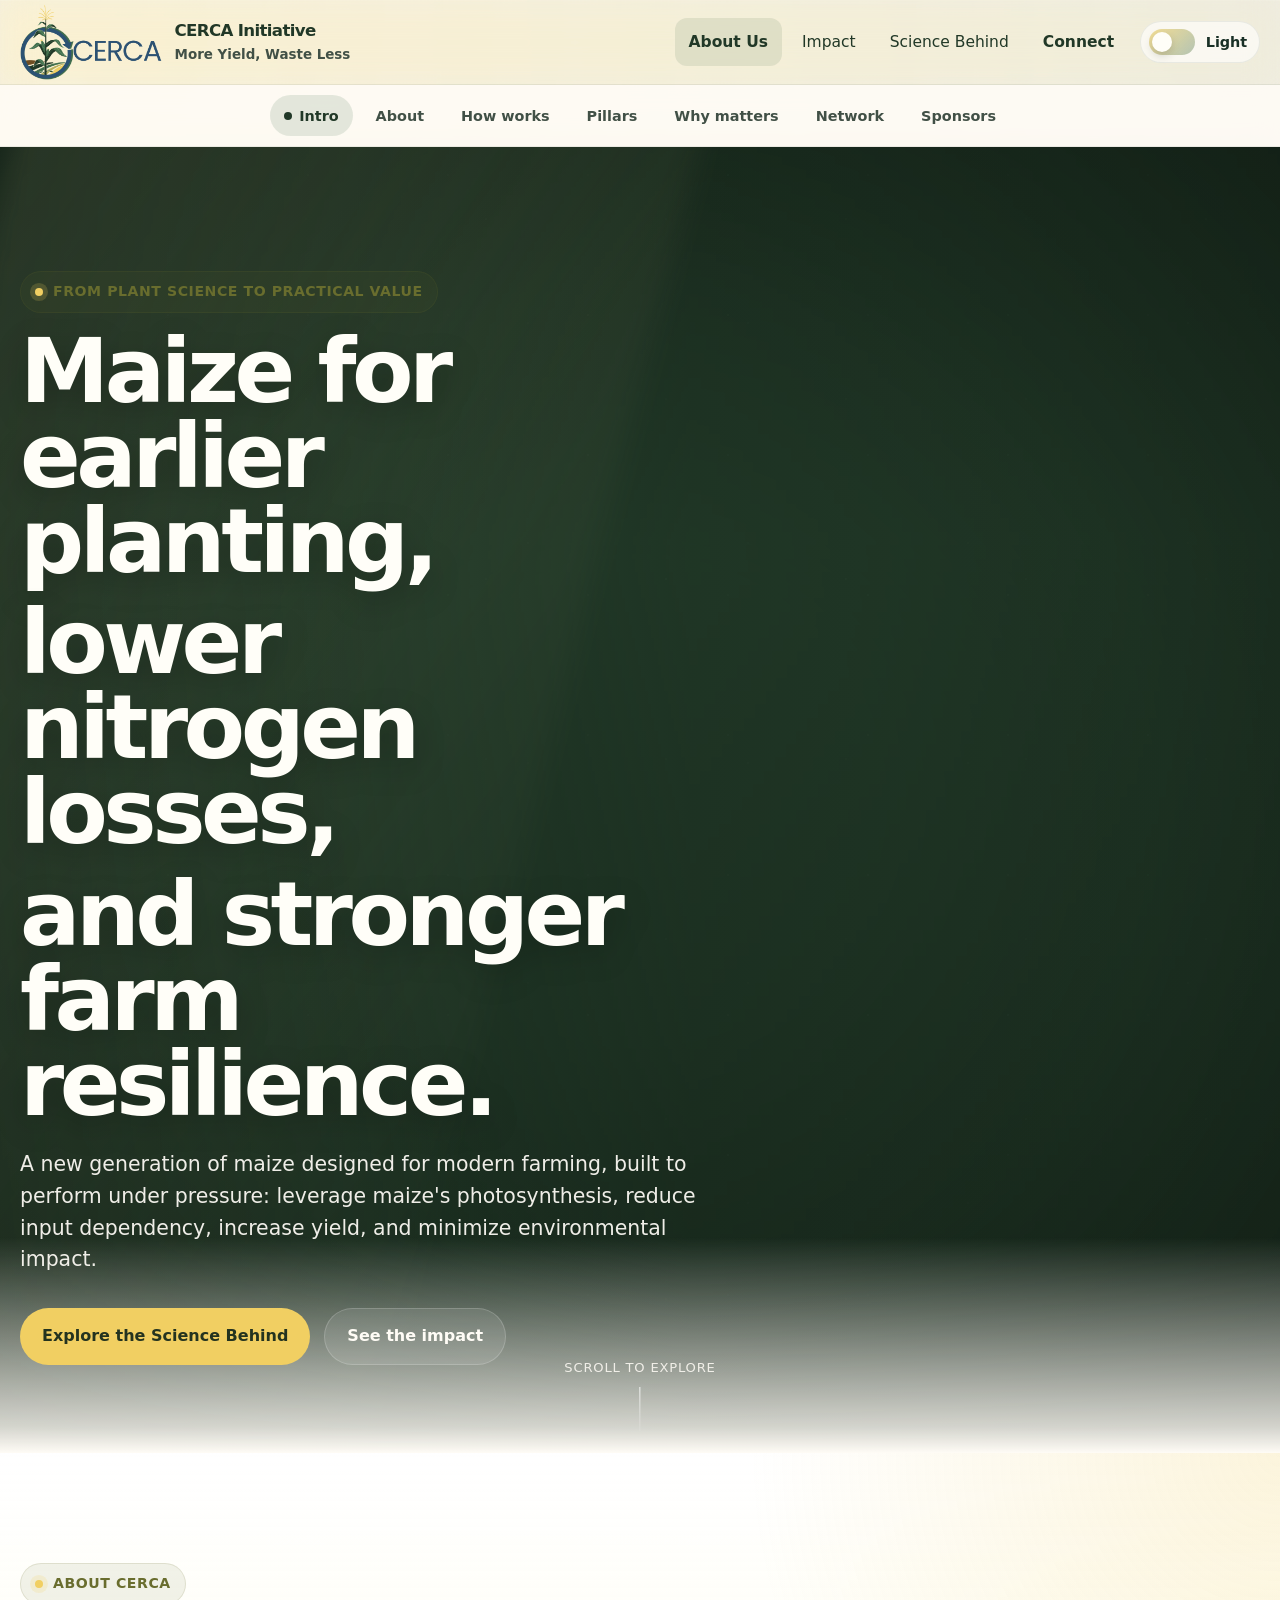
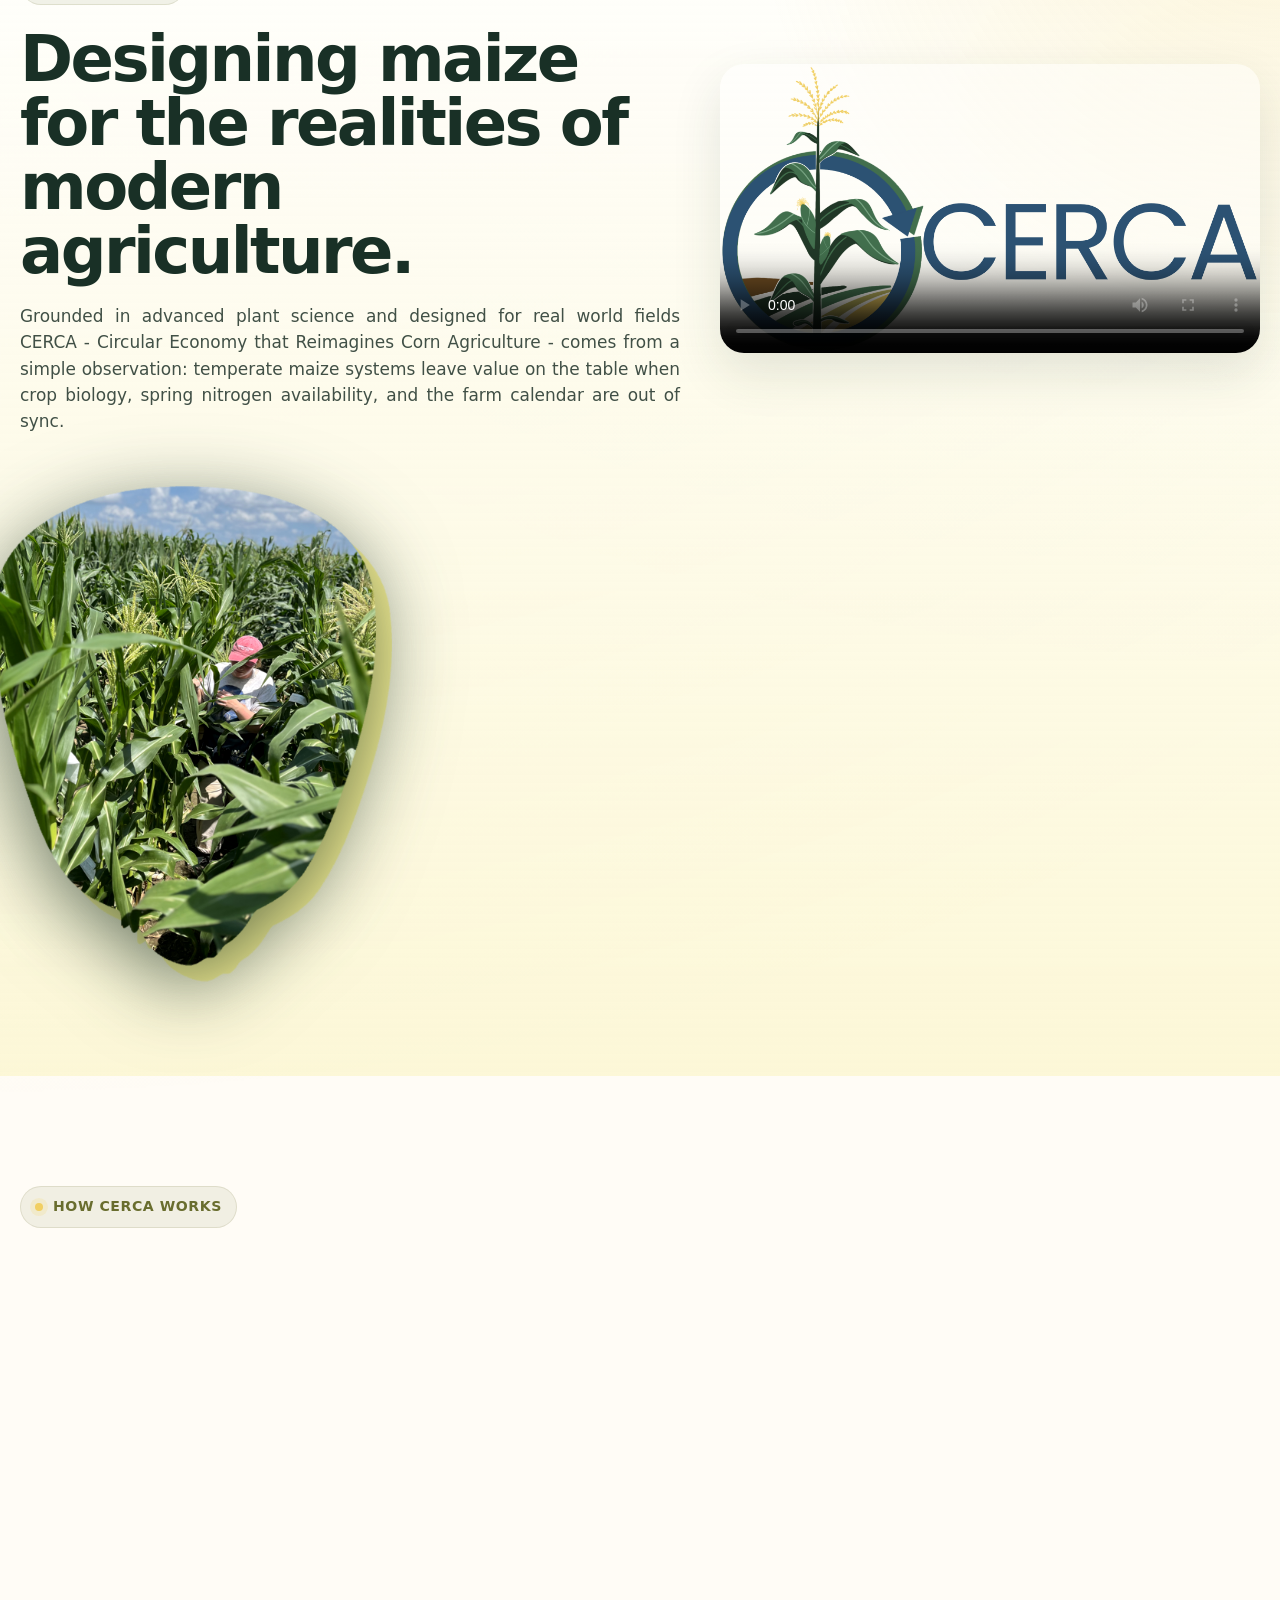
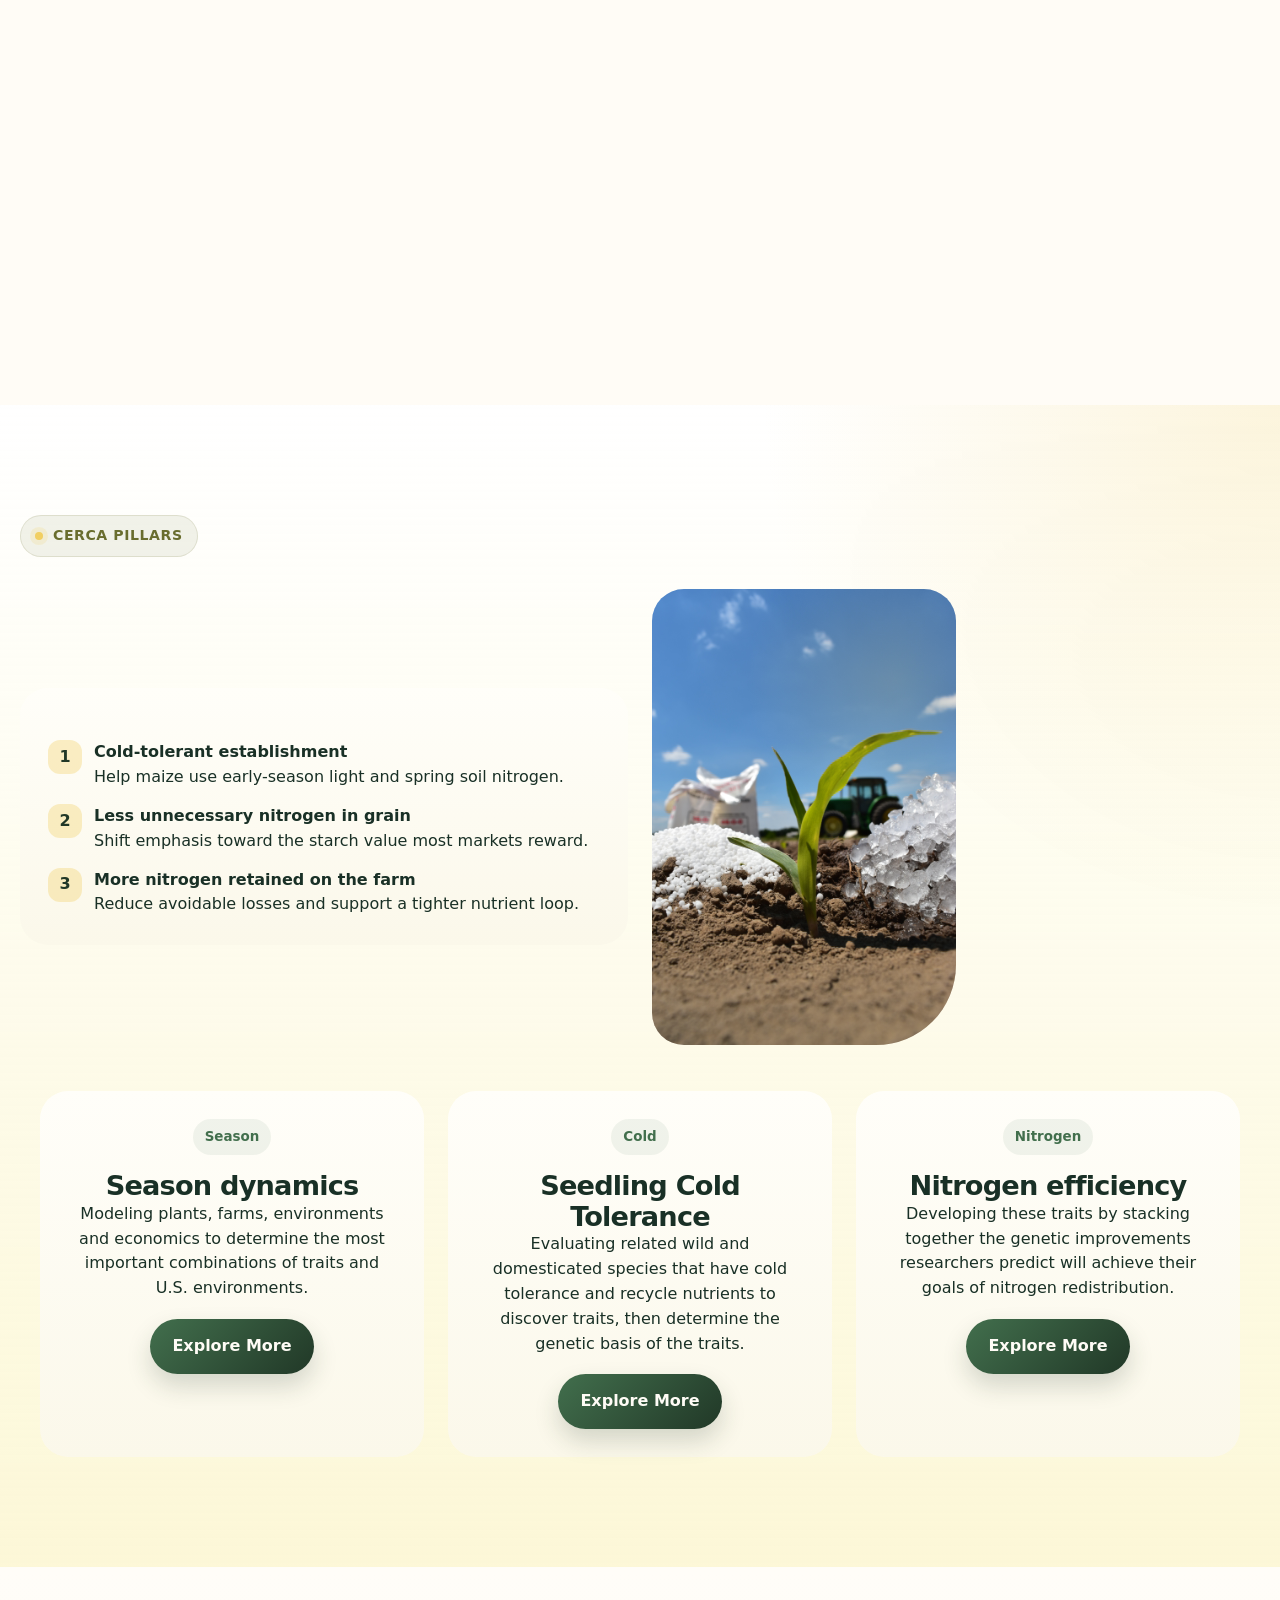
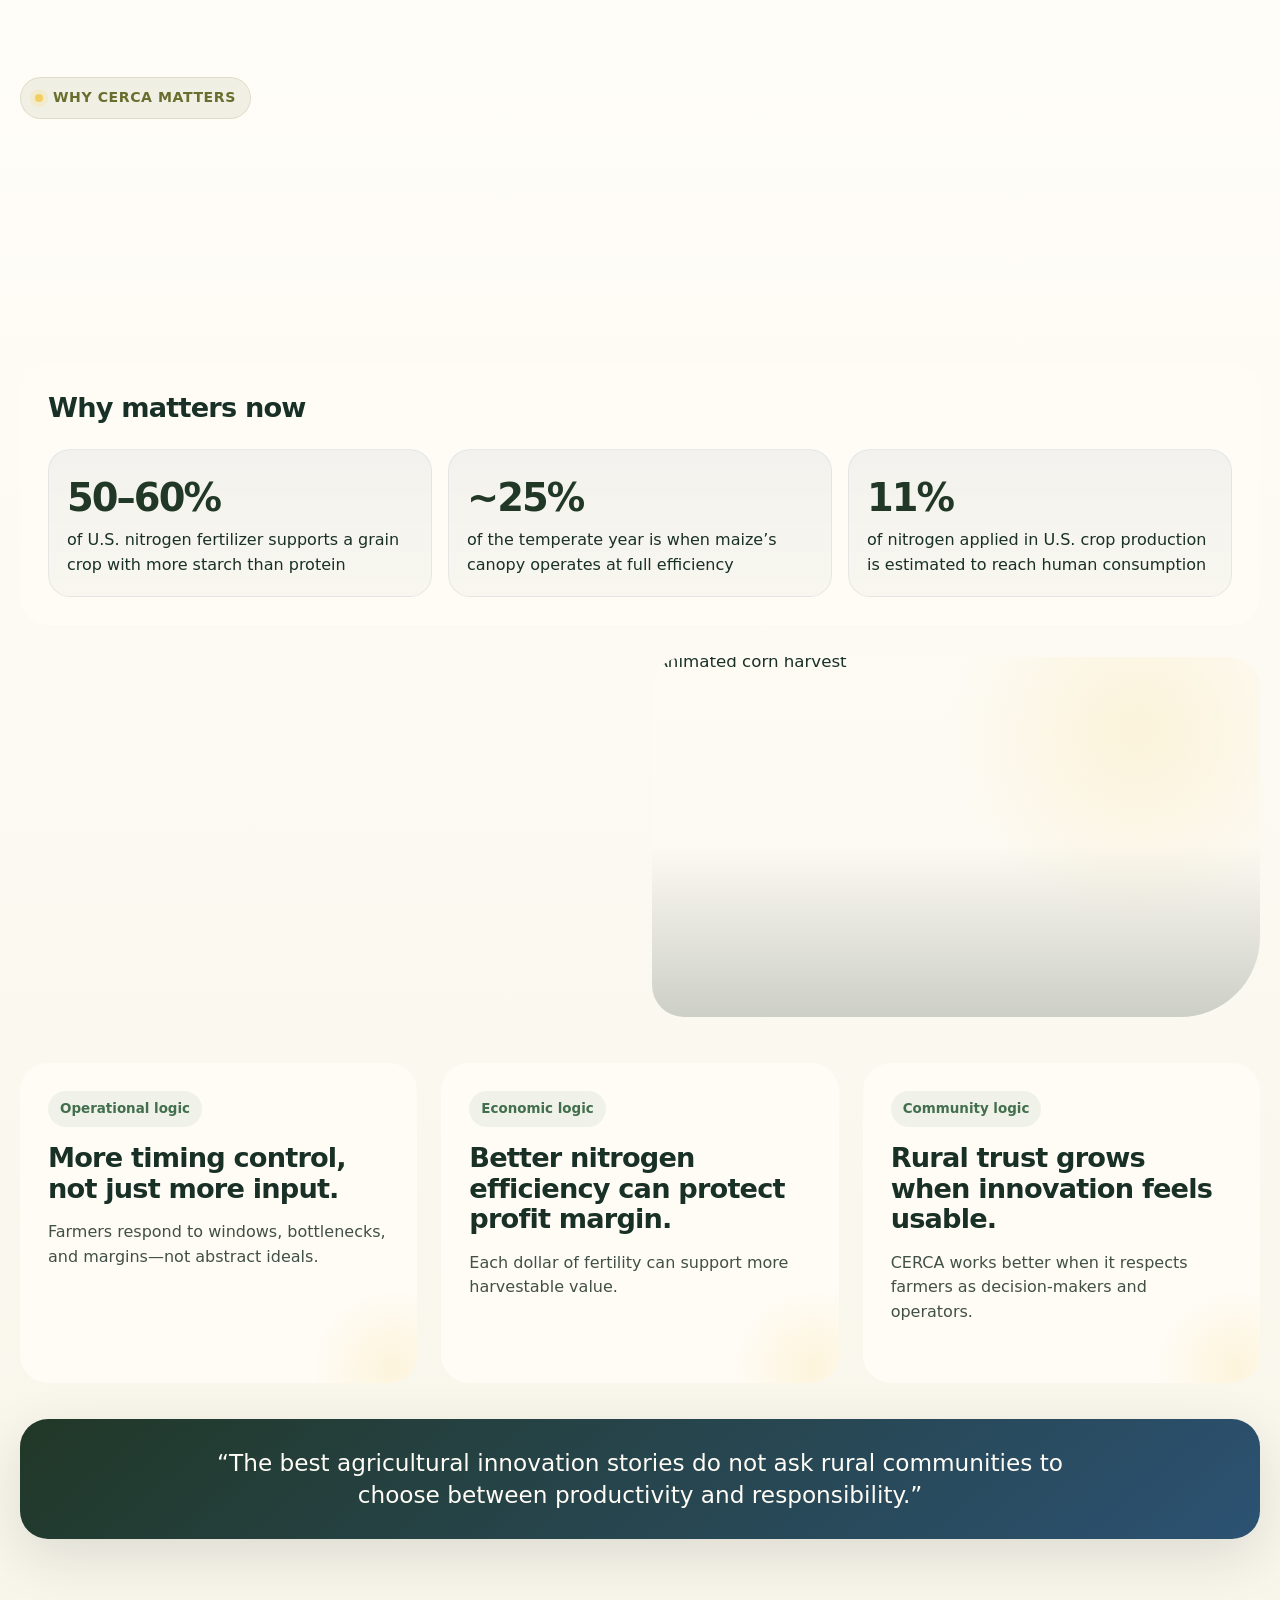
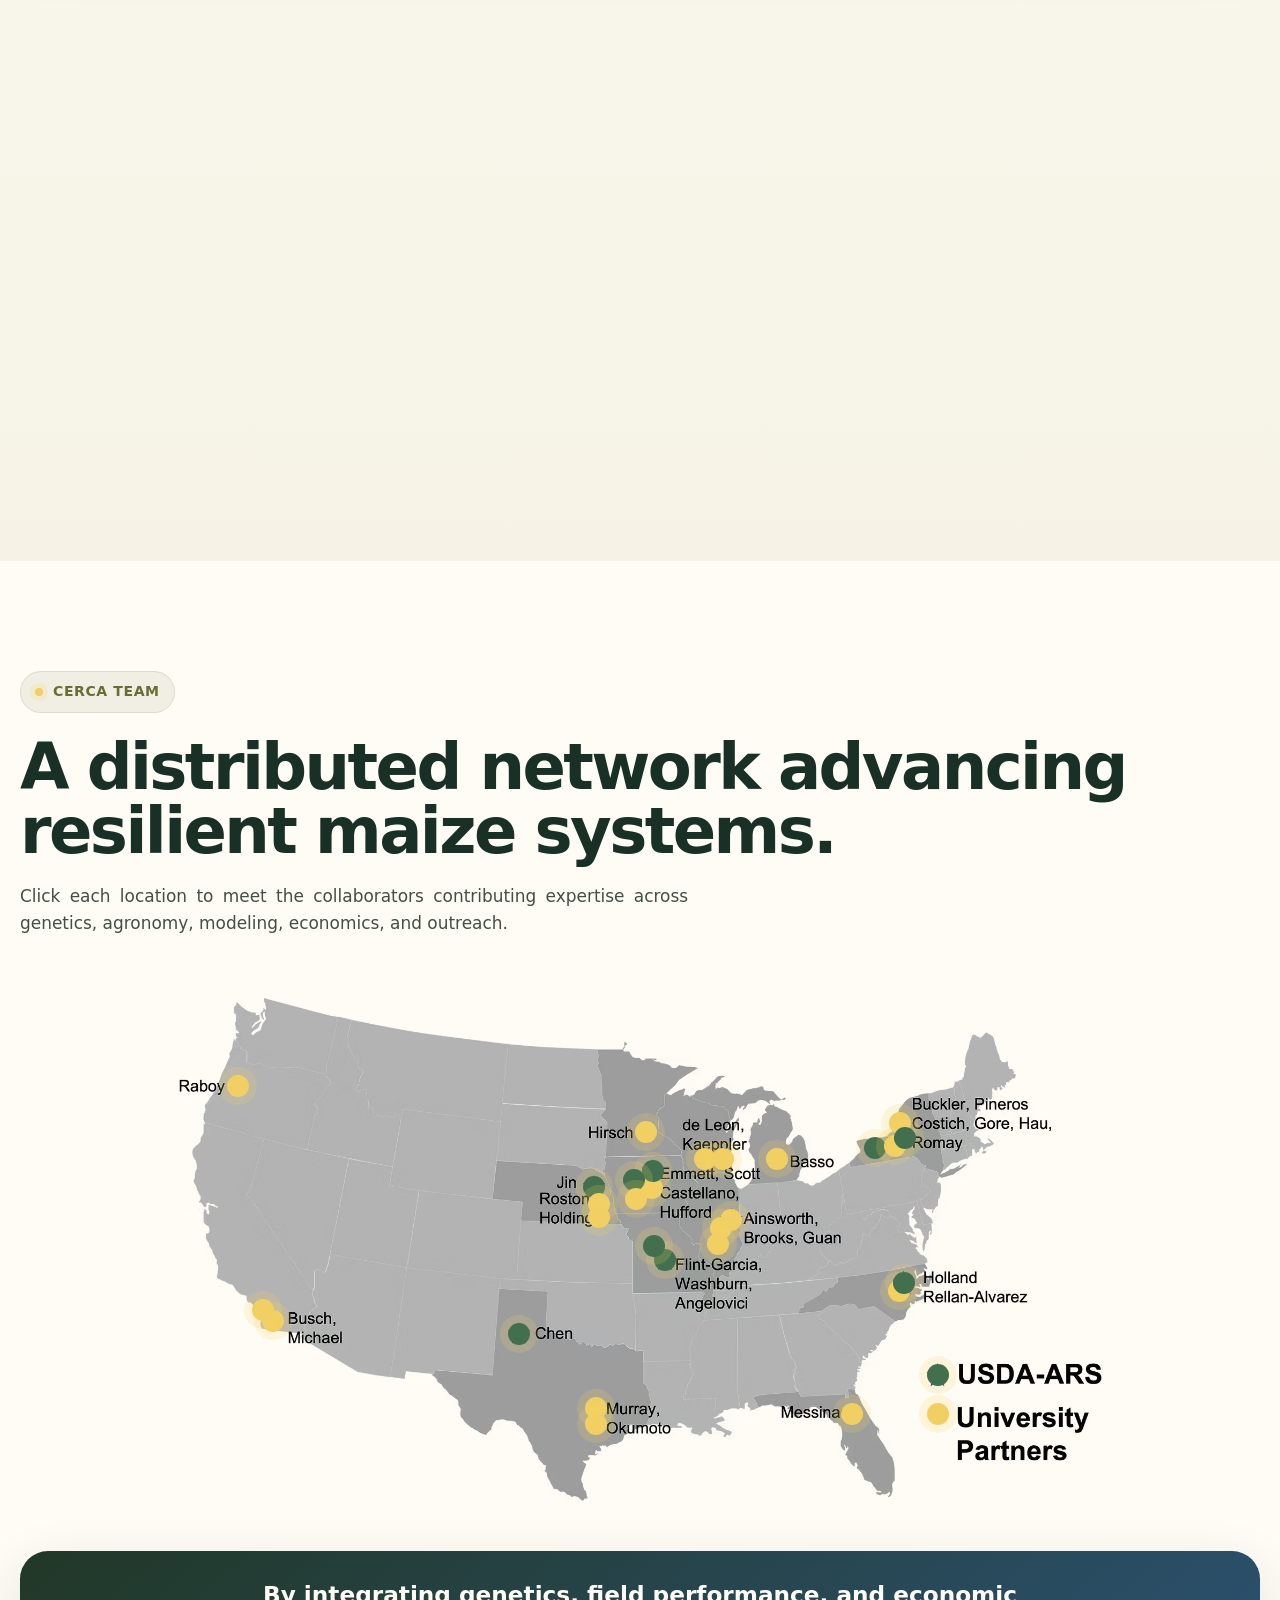
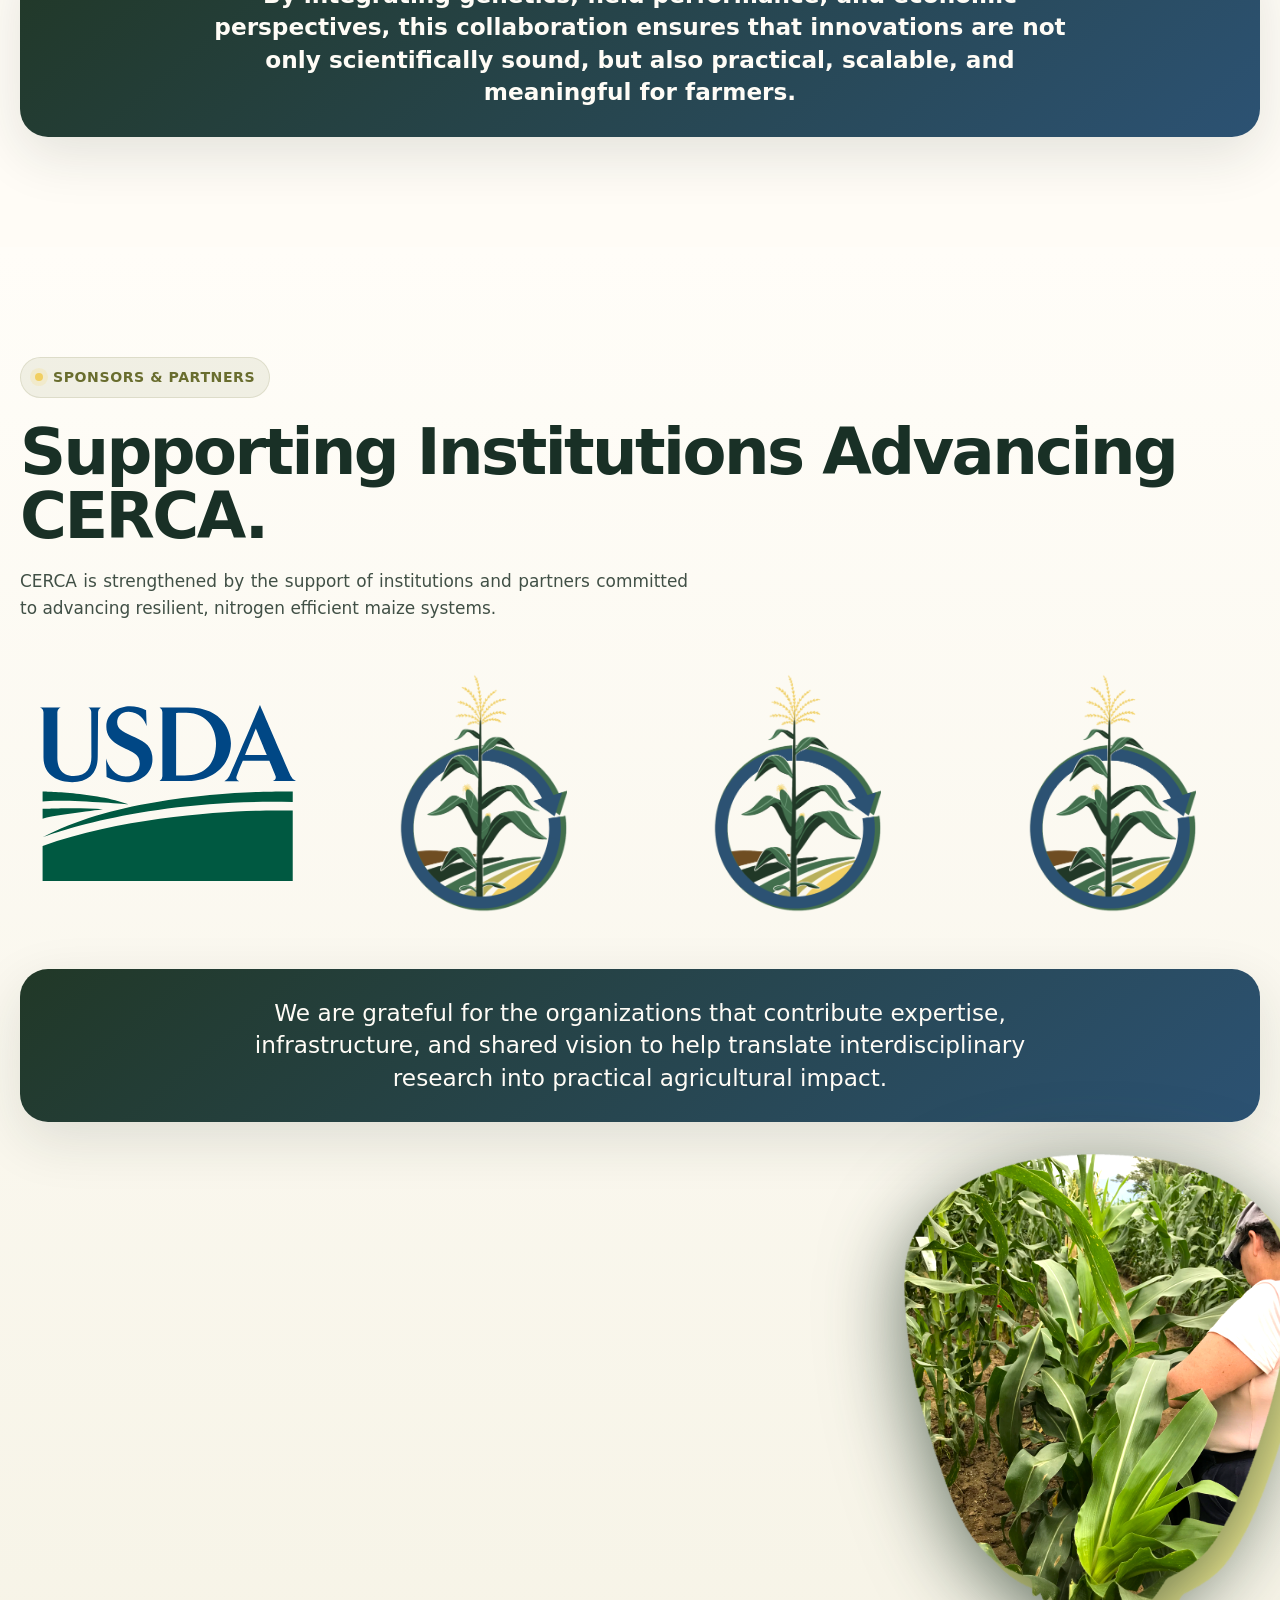
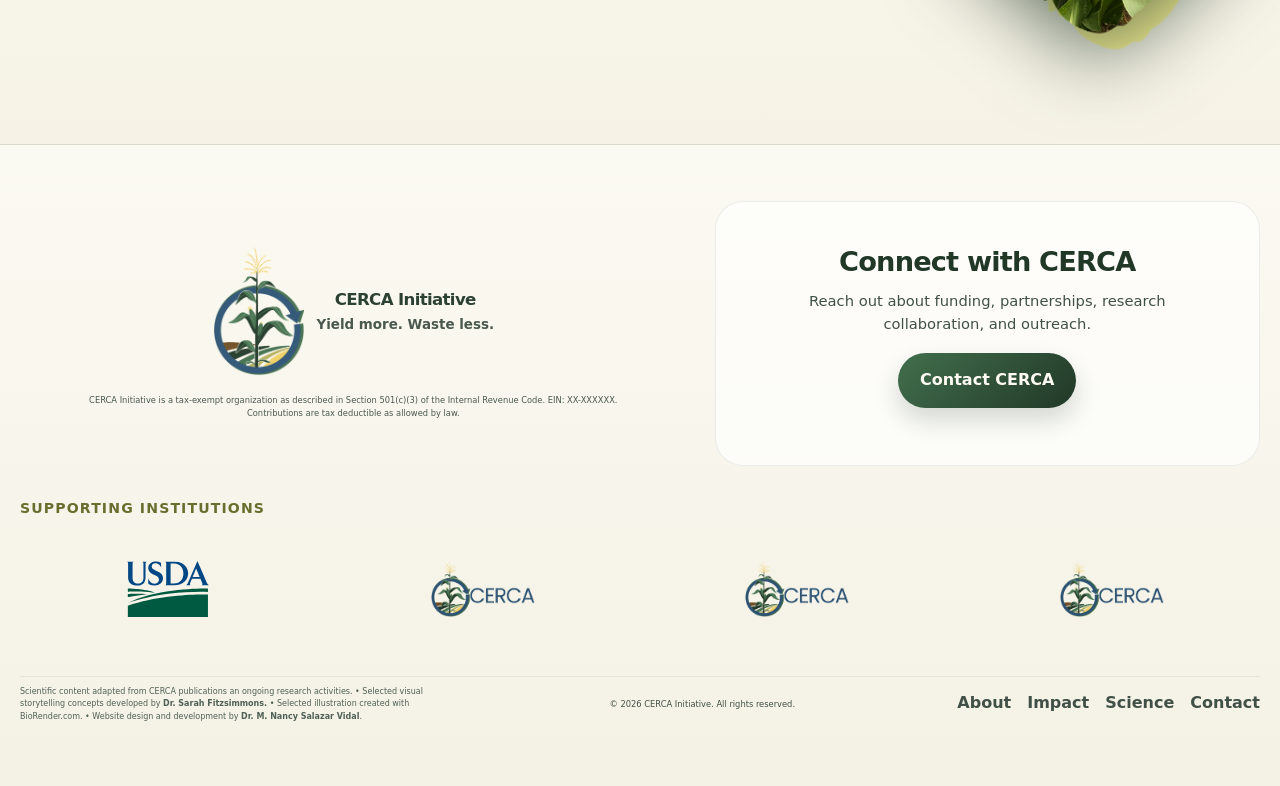
==== commit 1cea783d: "map for small screens" ====
--- a/index.html
+++ b/index.html
@@ -250,7 +250,10 @@
             <h2 class="reveal">A distributed network advancing resilient maize systems.</h2>
             <p class="section-copy reveal">Click each location to meet the collaborators contributing expertise across genetics, agronomy, modeling, economics, and outreach.</p>
             <div class="team-map reveal">
+              <picture class="team-map-picture">
+                <source media="(max-width: 700px)" srcset="images/partnersmap2.png">
                 <img src="images/partnersmap.png" alt="Map showing CERCA collaborator locations" class="team-map-img">
+              </picture>
                 <button class="map-hotspot is-star map-location-1" data-team="missouri1" aria-label="Open Missouri 1 team"></button>
                 <button class="map-hotspot is-star map-location-2" data-team="newyork1" aria-label="Open New York 1 team"></button>
                 <button class="map-hotspot is-circle map-location-3" data-team="northcarolina1" aria-label="Open North Carolina 1 team"></button>
@@ -384,4 +387,4 @@
   <script src="js/cerca-global.js"></script>
   <script src="js/cerca-home.js"></script>
 </body>
-</html>+</html>
--- a/css/cerca-pages.css
+++ b/css/cerca-pages.css
@@ -646,6 +646,7 @@
     margin: 48px auto 0;
     padding: 14px;}
 
+.tem-map-picture,
 .team-map-img{
     width: 100%;
     height: auto;
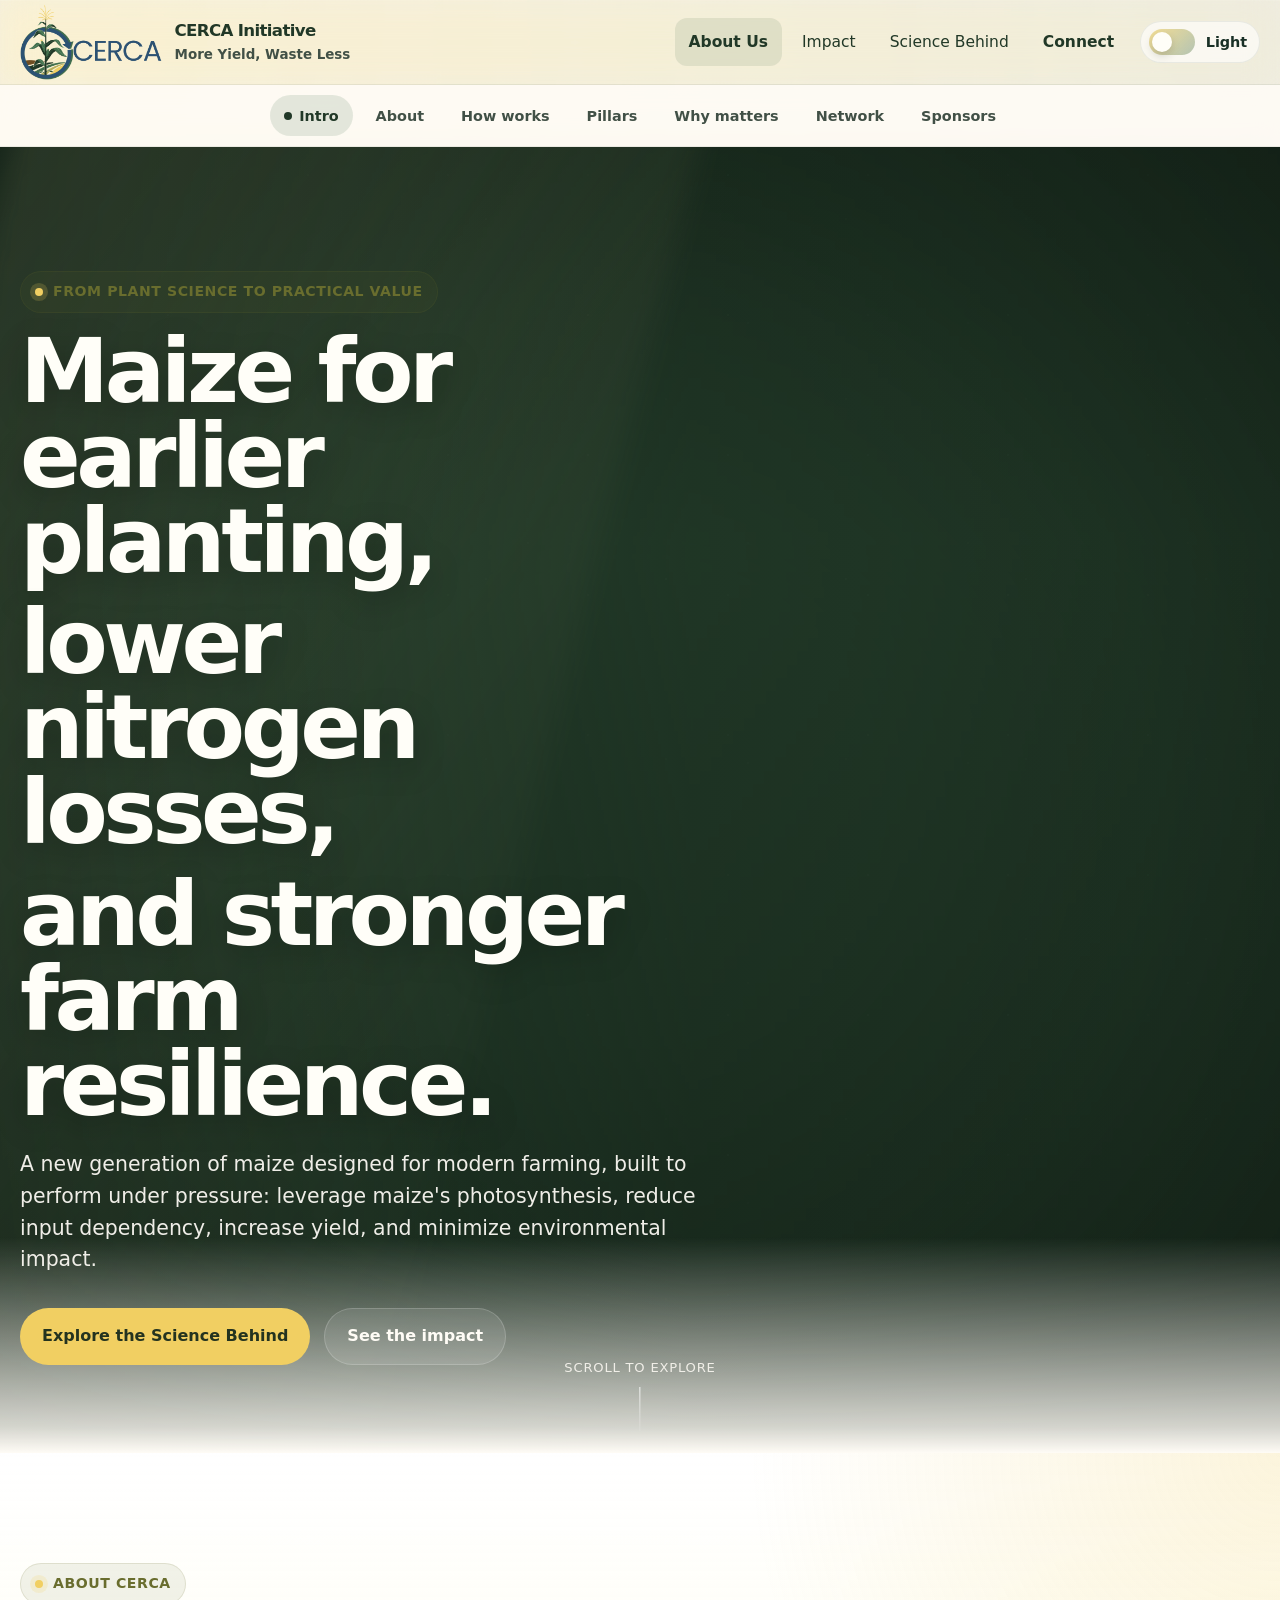
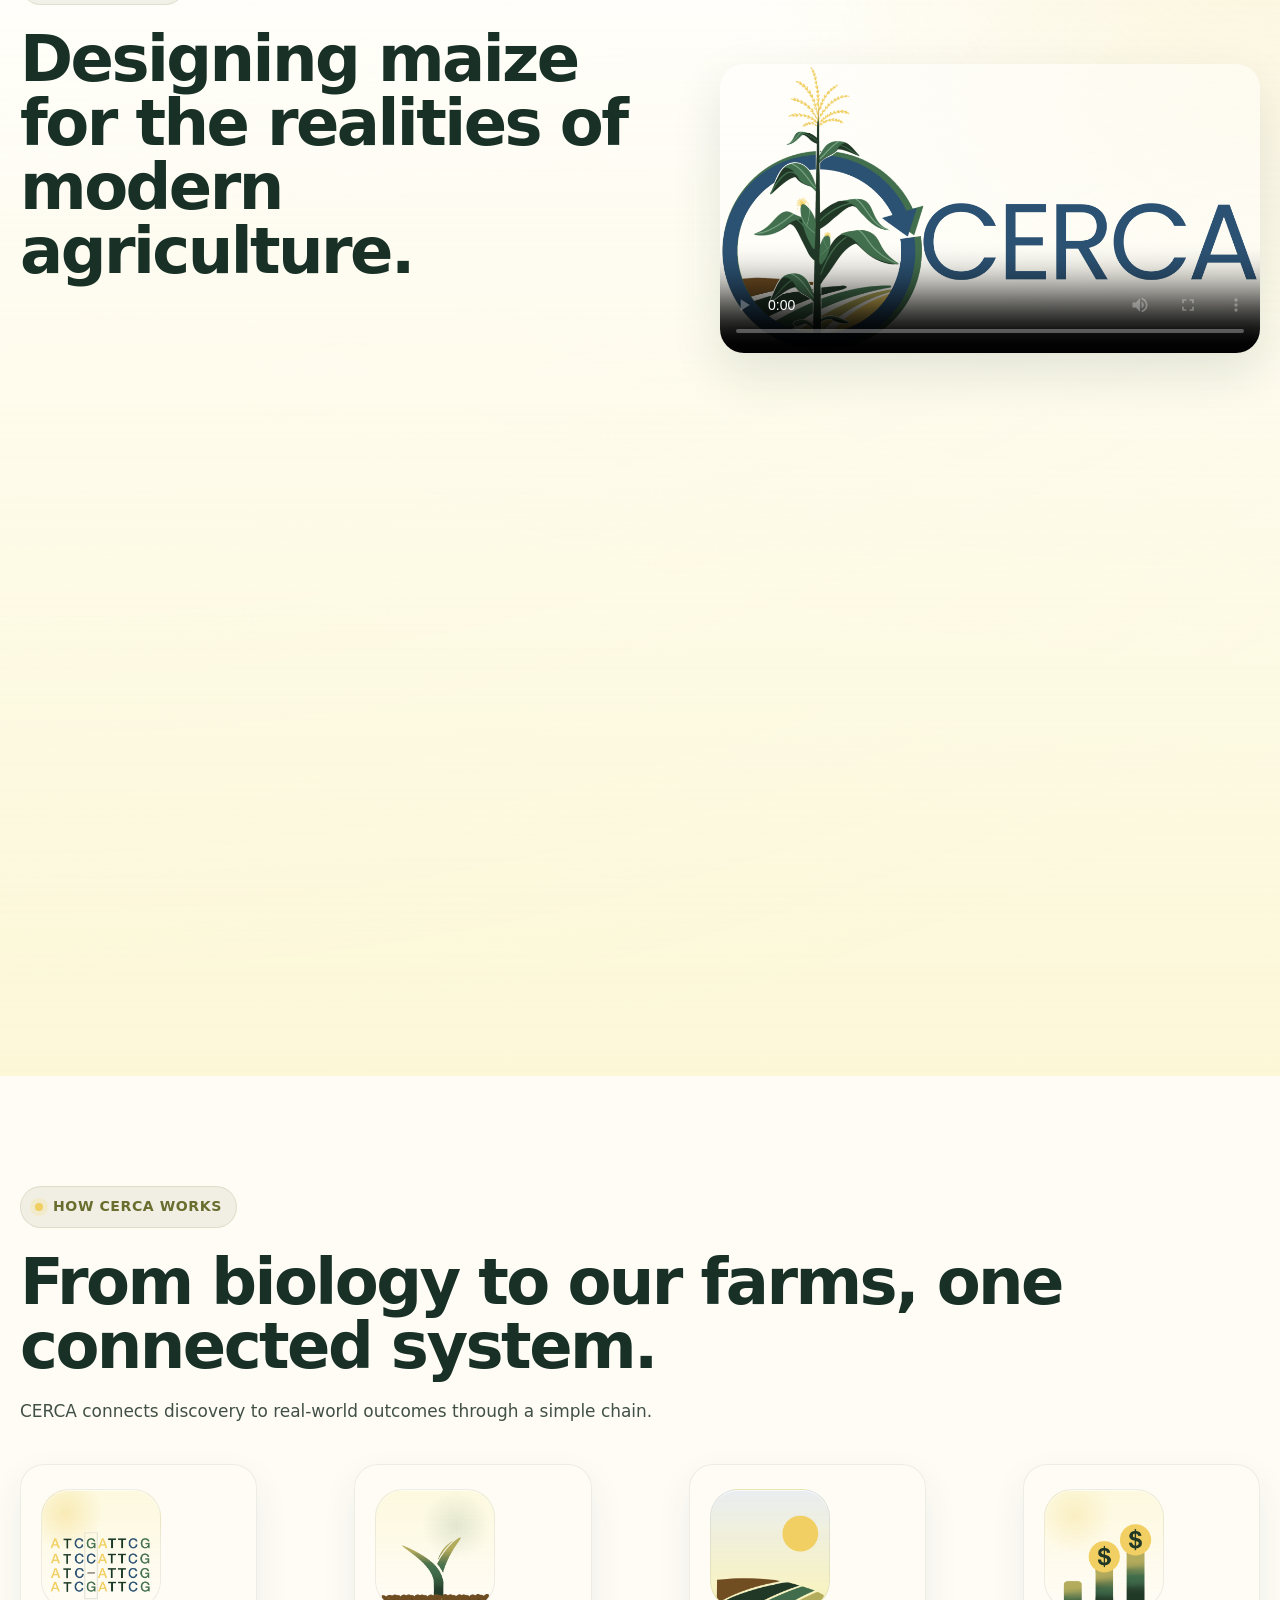
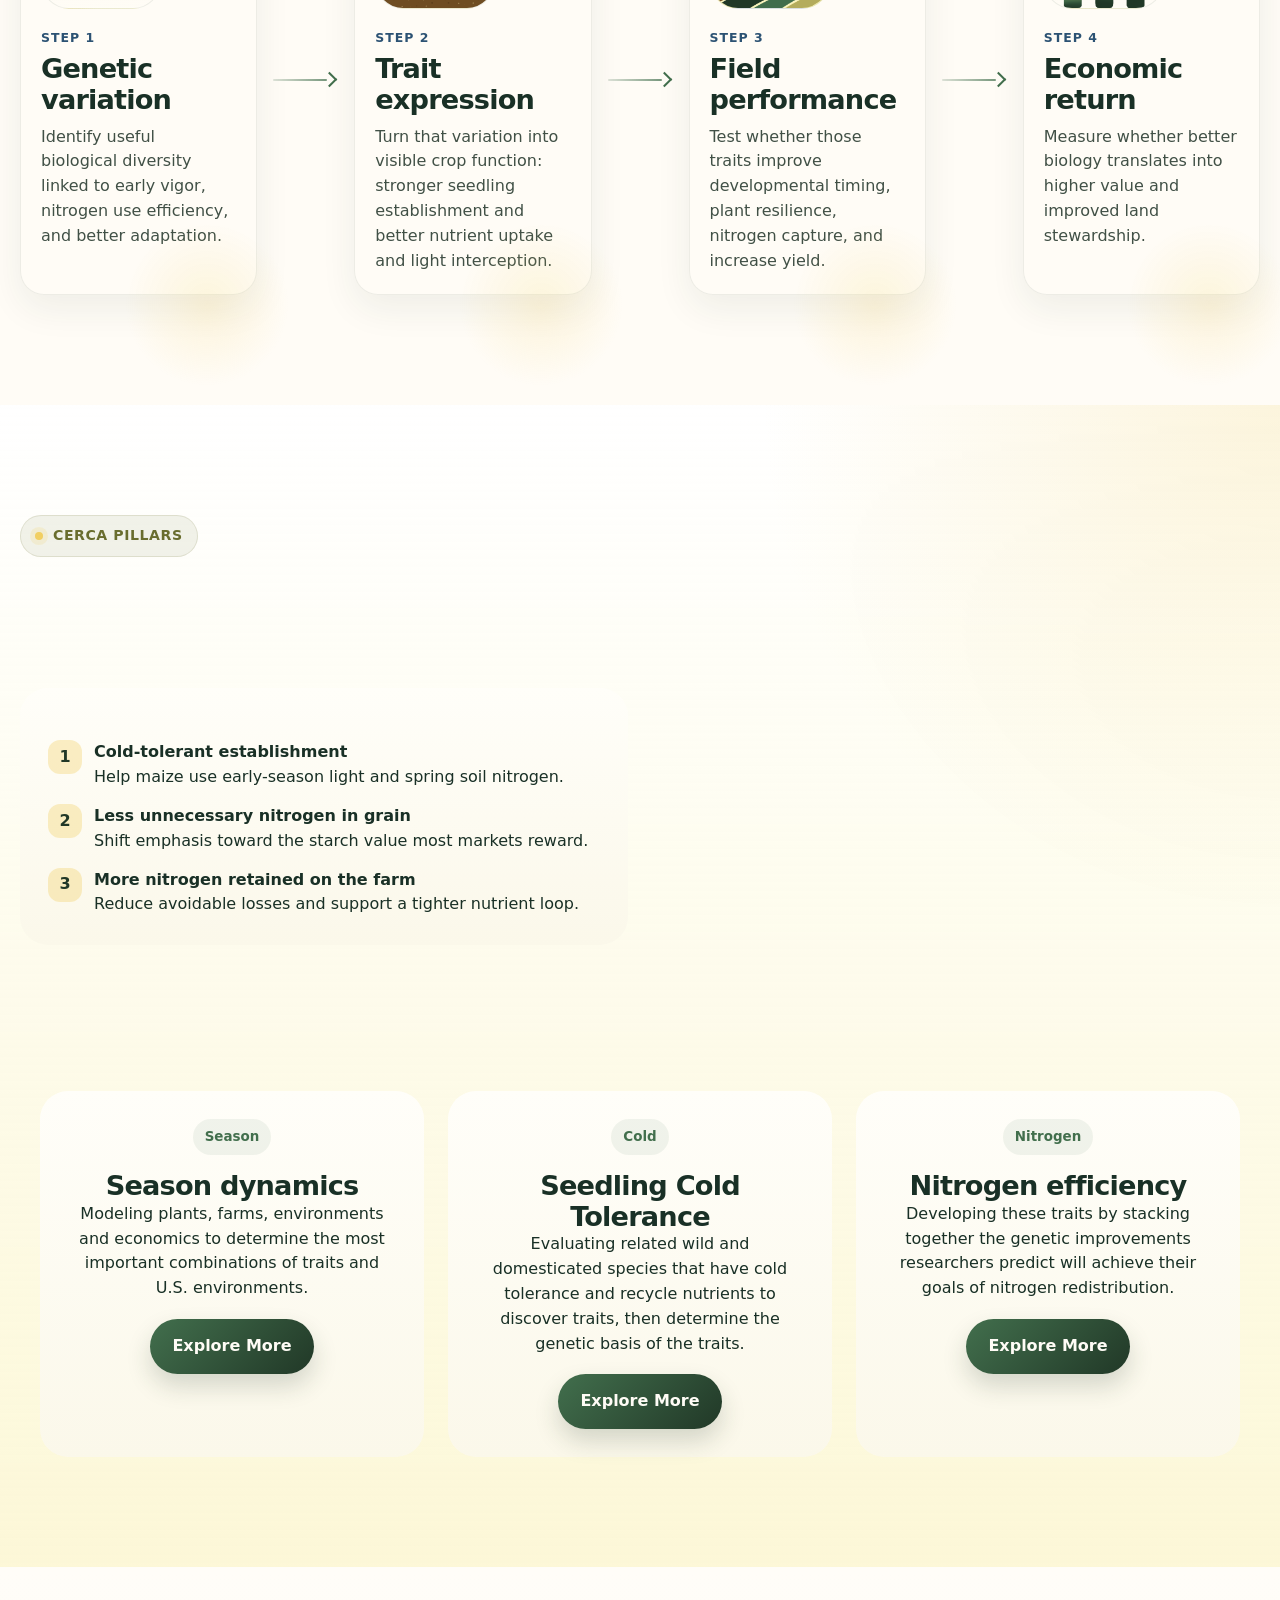
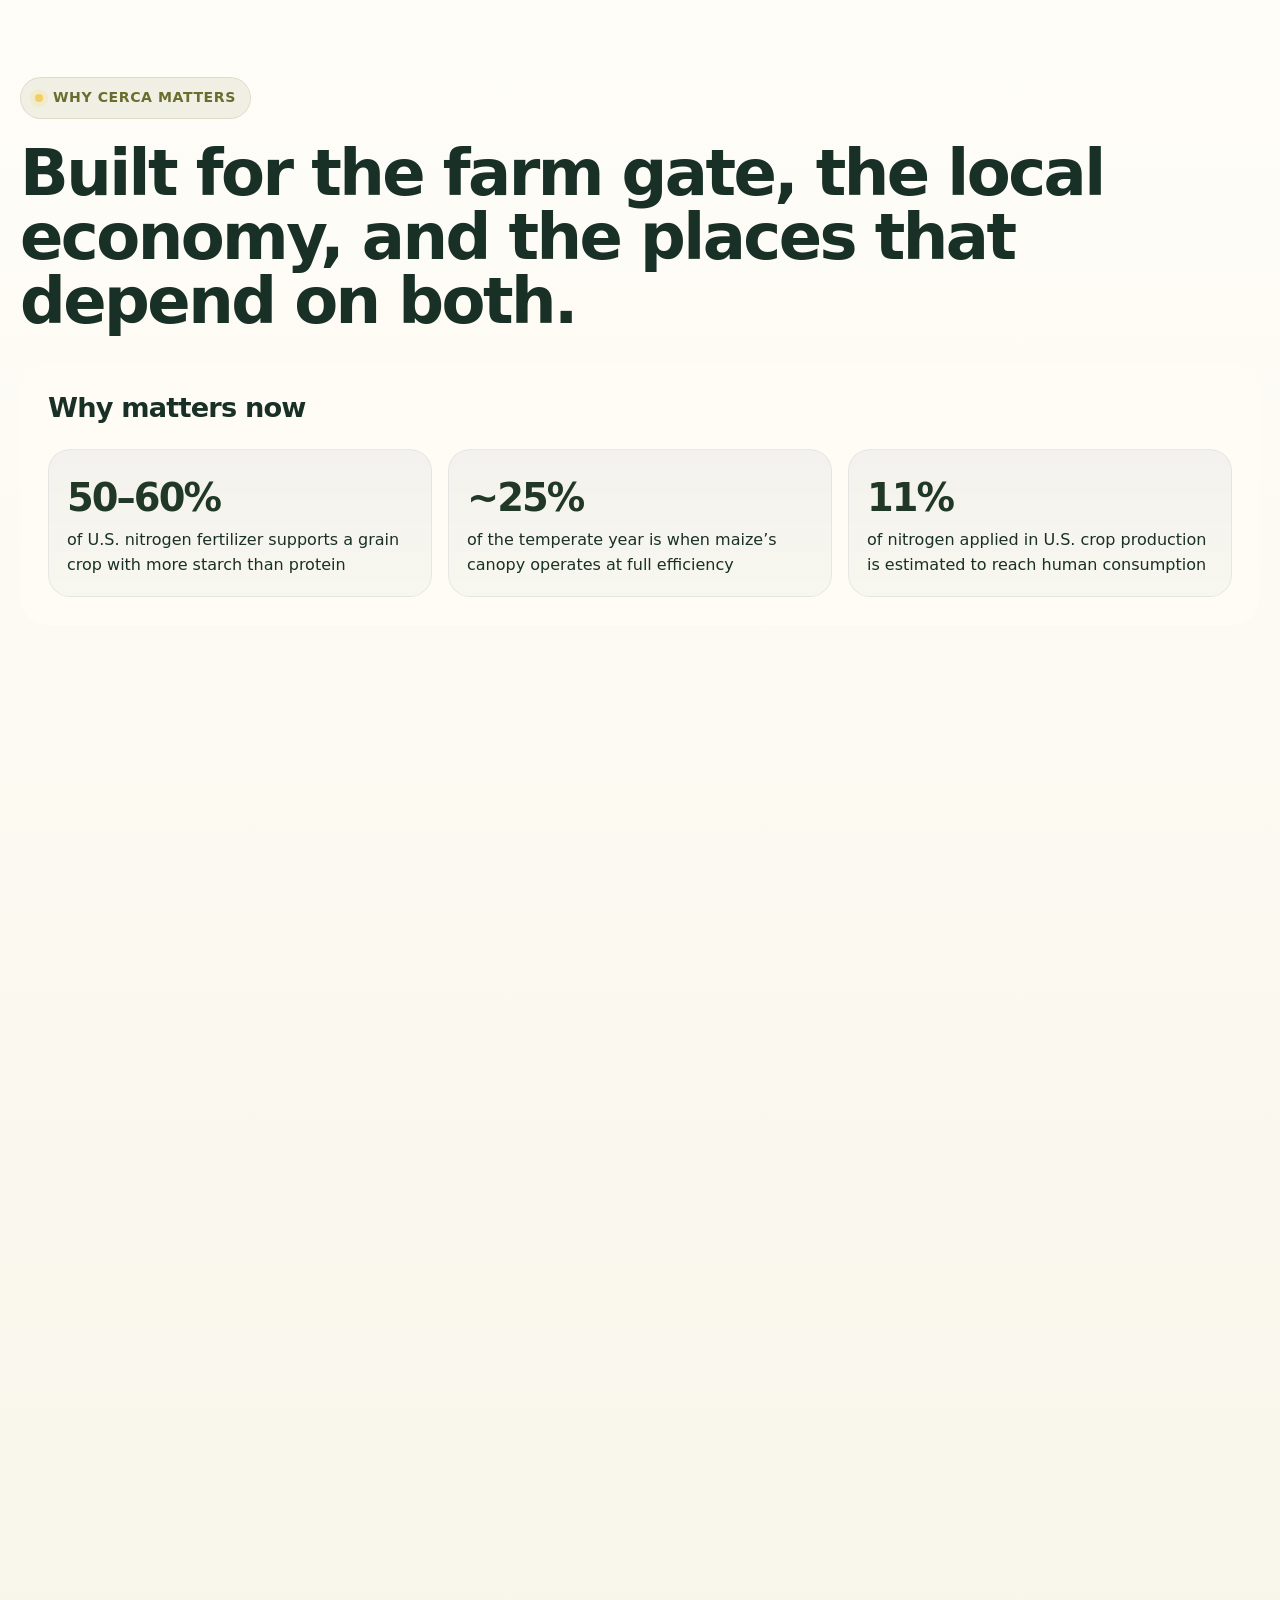
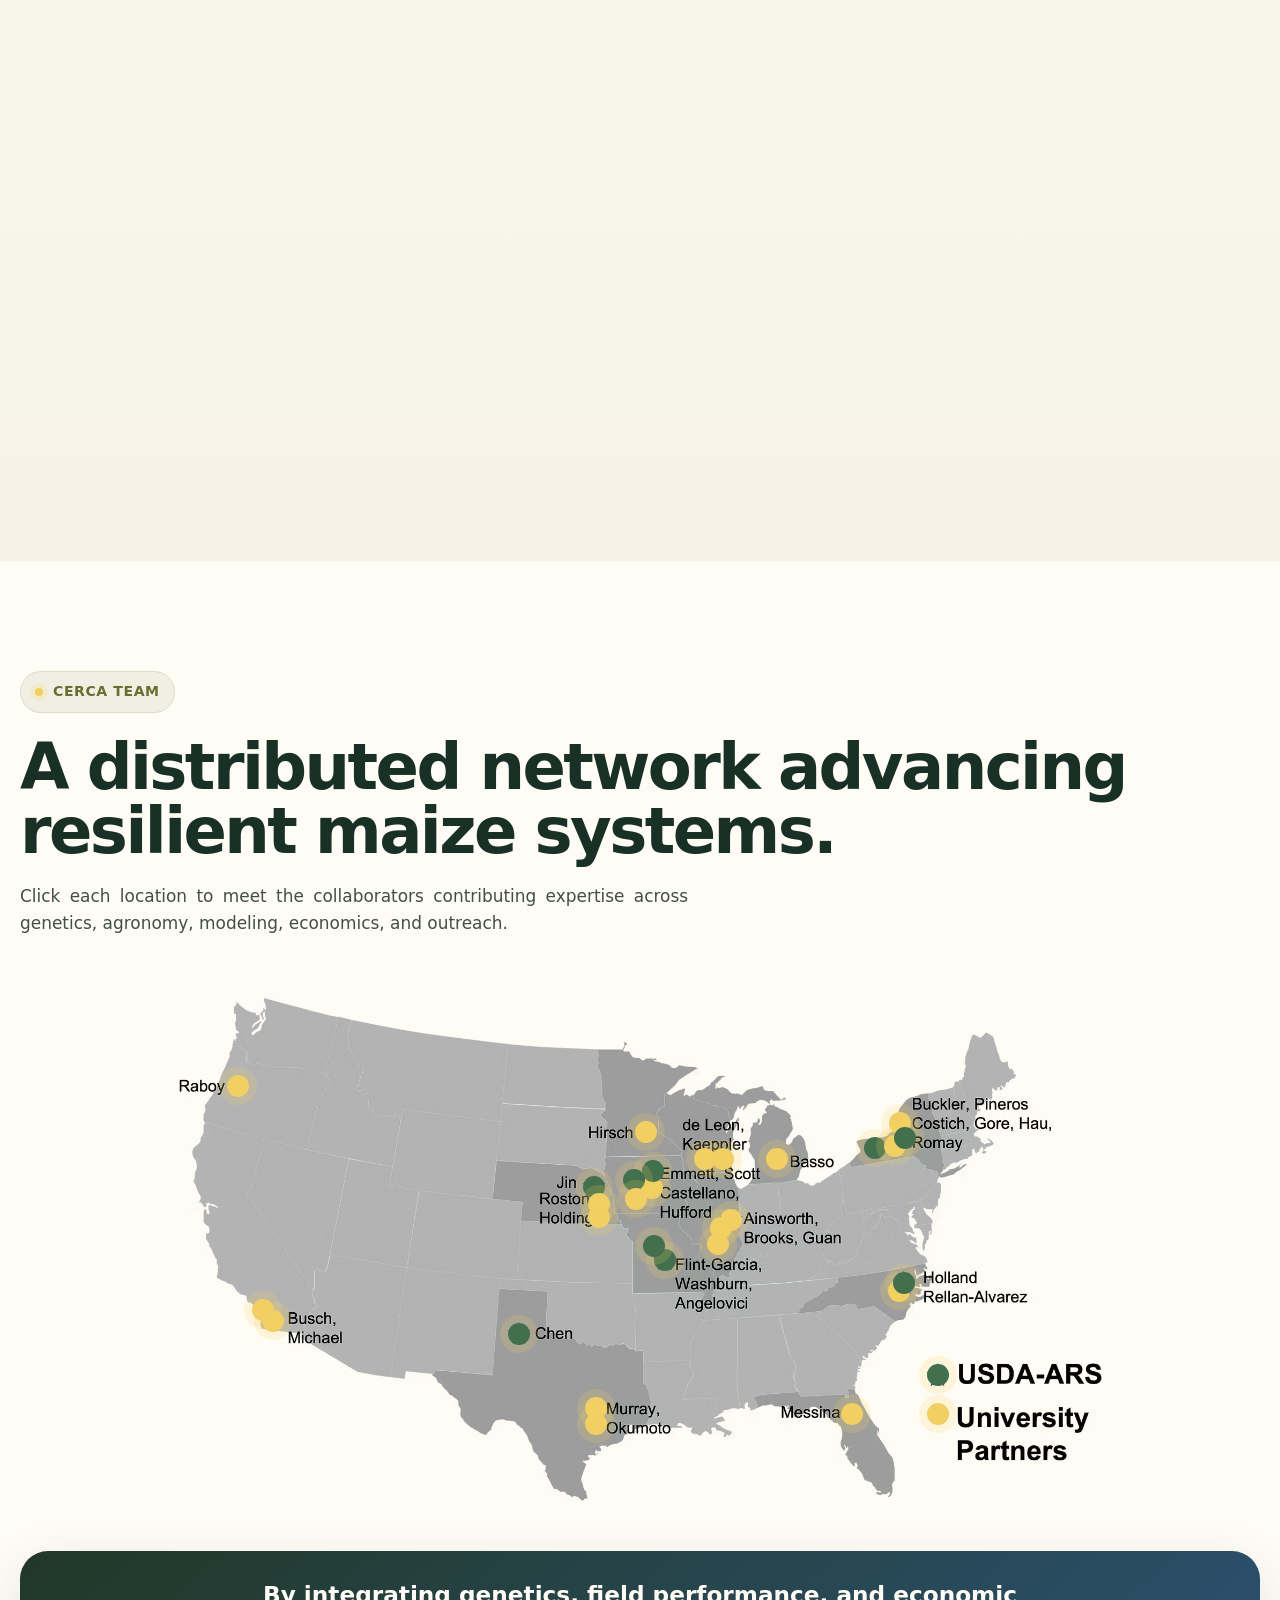
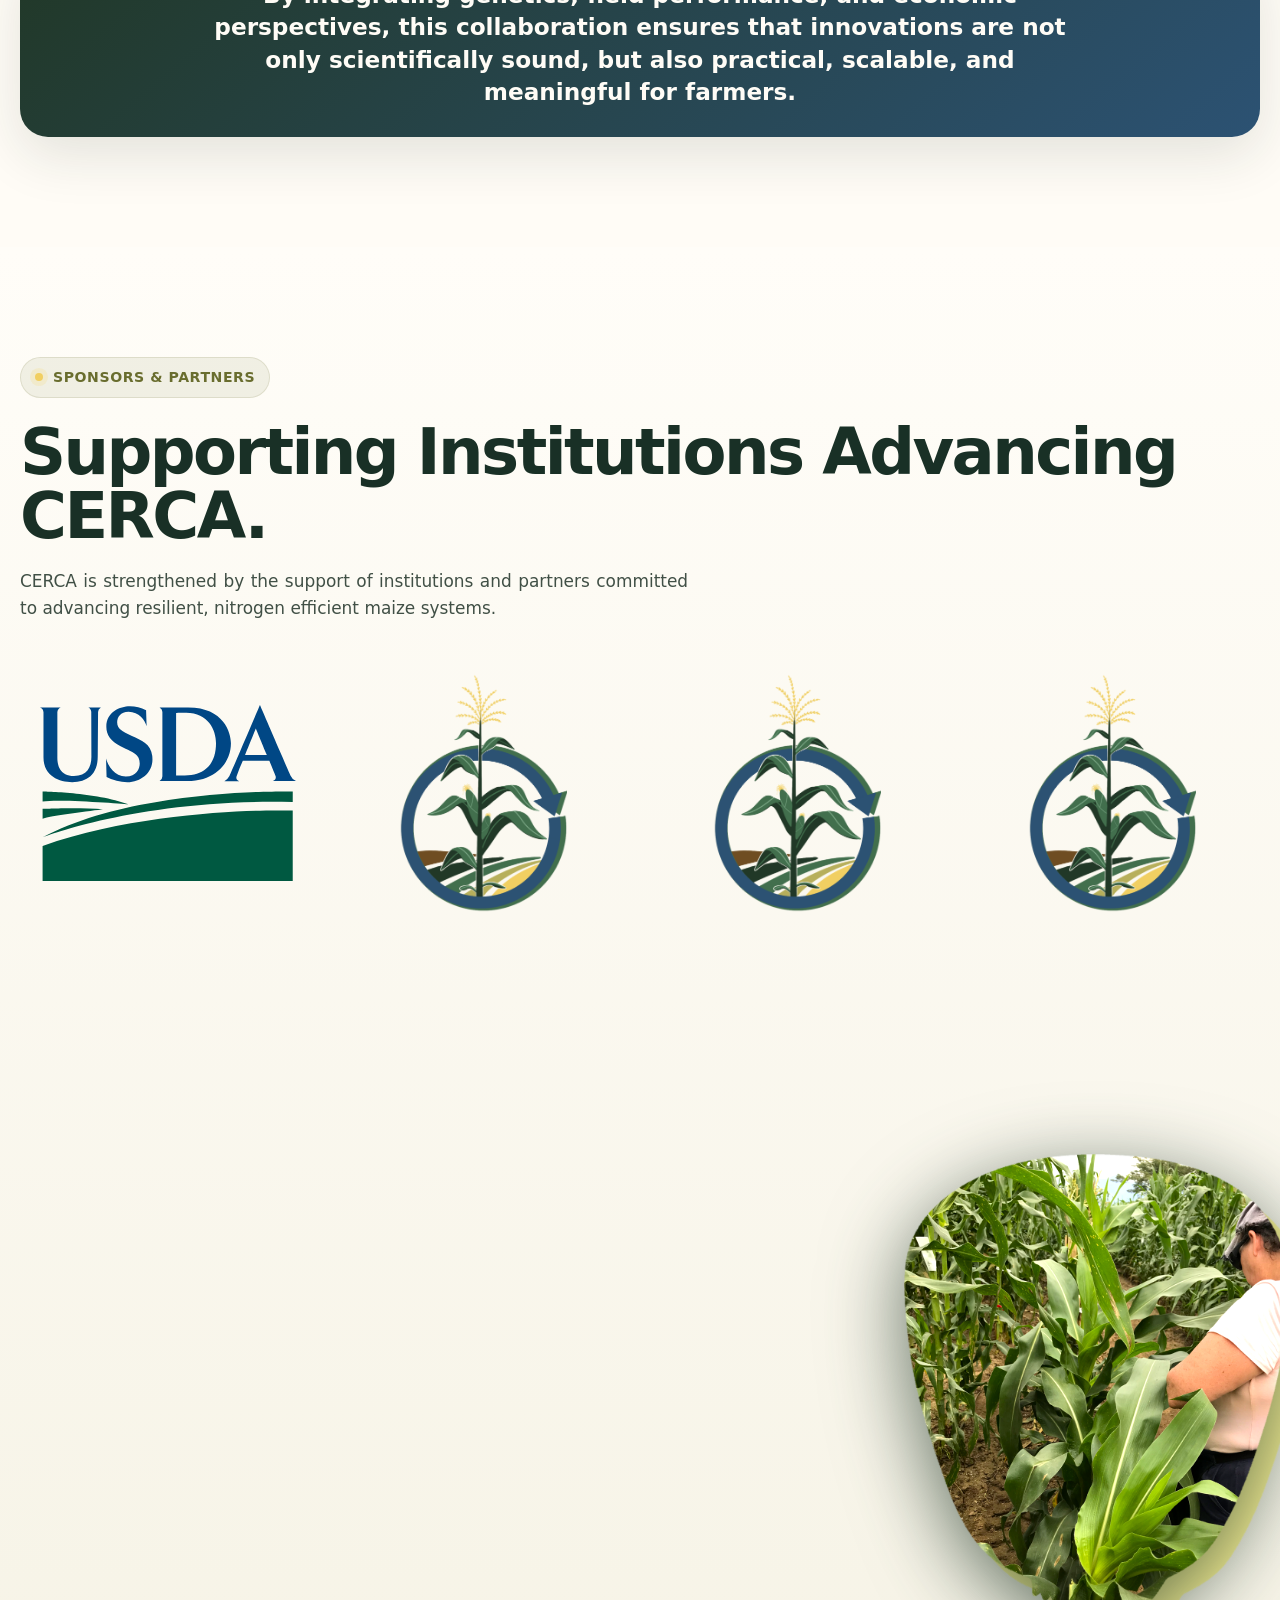
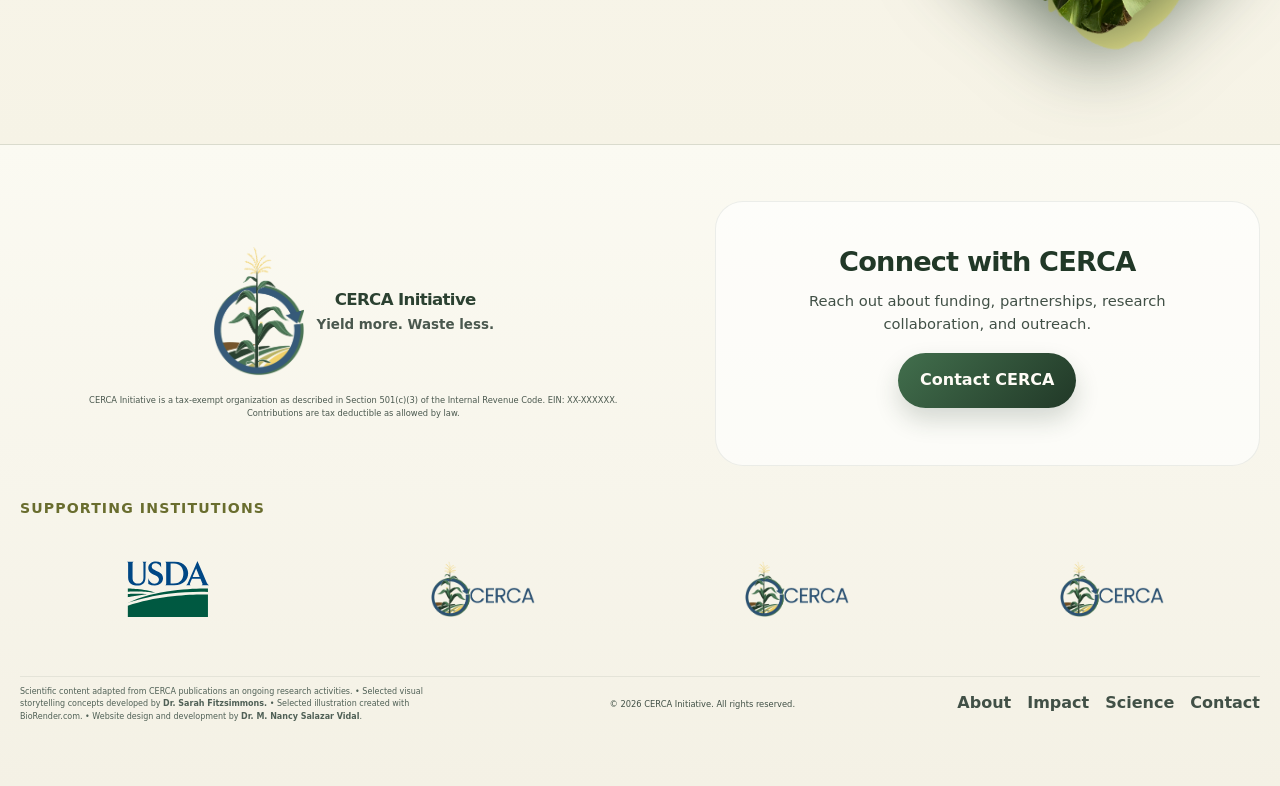
==== commit 96ef481d: "small screen map update" ====
--- a/index.html
+++ b/index.html
@@ -251,7 +251,7 @@
             <p class="section-copy reveal">Click each location to meet the collaborators contributing expertise across genetics, agronomy, modeling, economics, and outreach.</p>
             <div class="team-map reveal">
               <picture class="team-map-picture">
-                <source media="(max-width: 700px)" srcset="images/partnersmap2.png">
+                <source media="(max-width: 860px)" srcset="images/partnersmap2.png">
                 <img src="images/partnersmap.png" alt="Map showing CERCA collaborator locations" class="team-map-img">
               </picture>
                 <button class="map-hotspot is-star map-location-1" data-team="missouri1" aria-label="Open Missouri 1 team"></button>
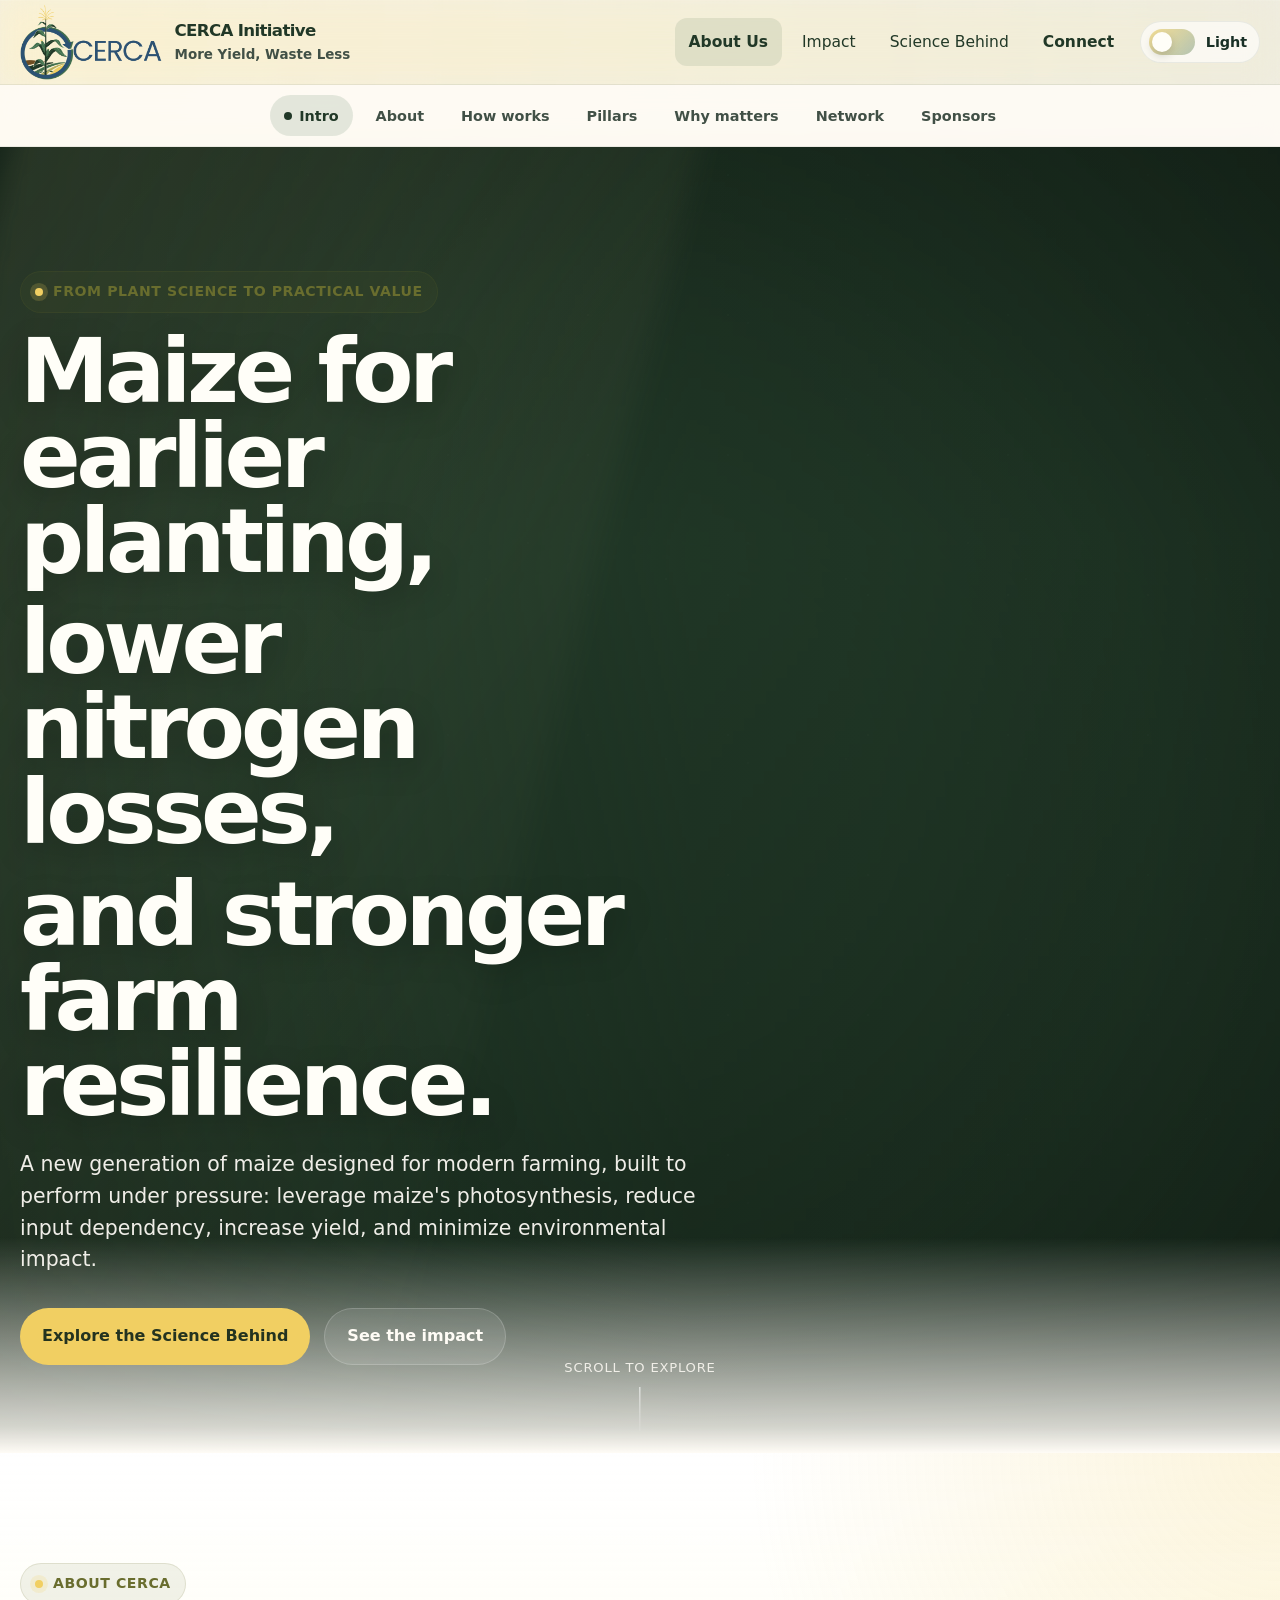
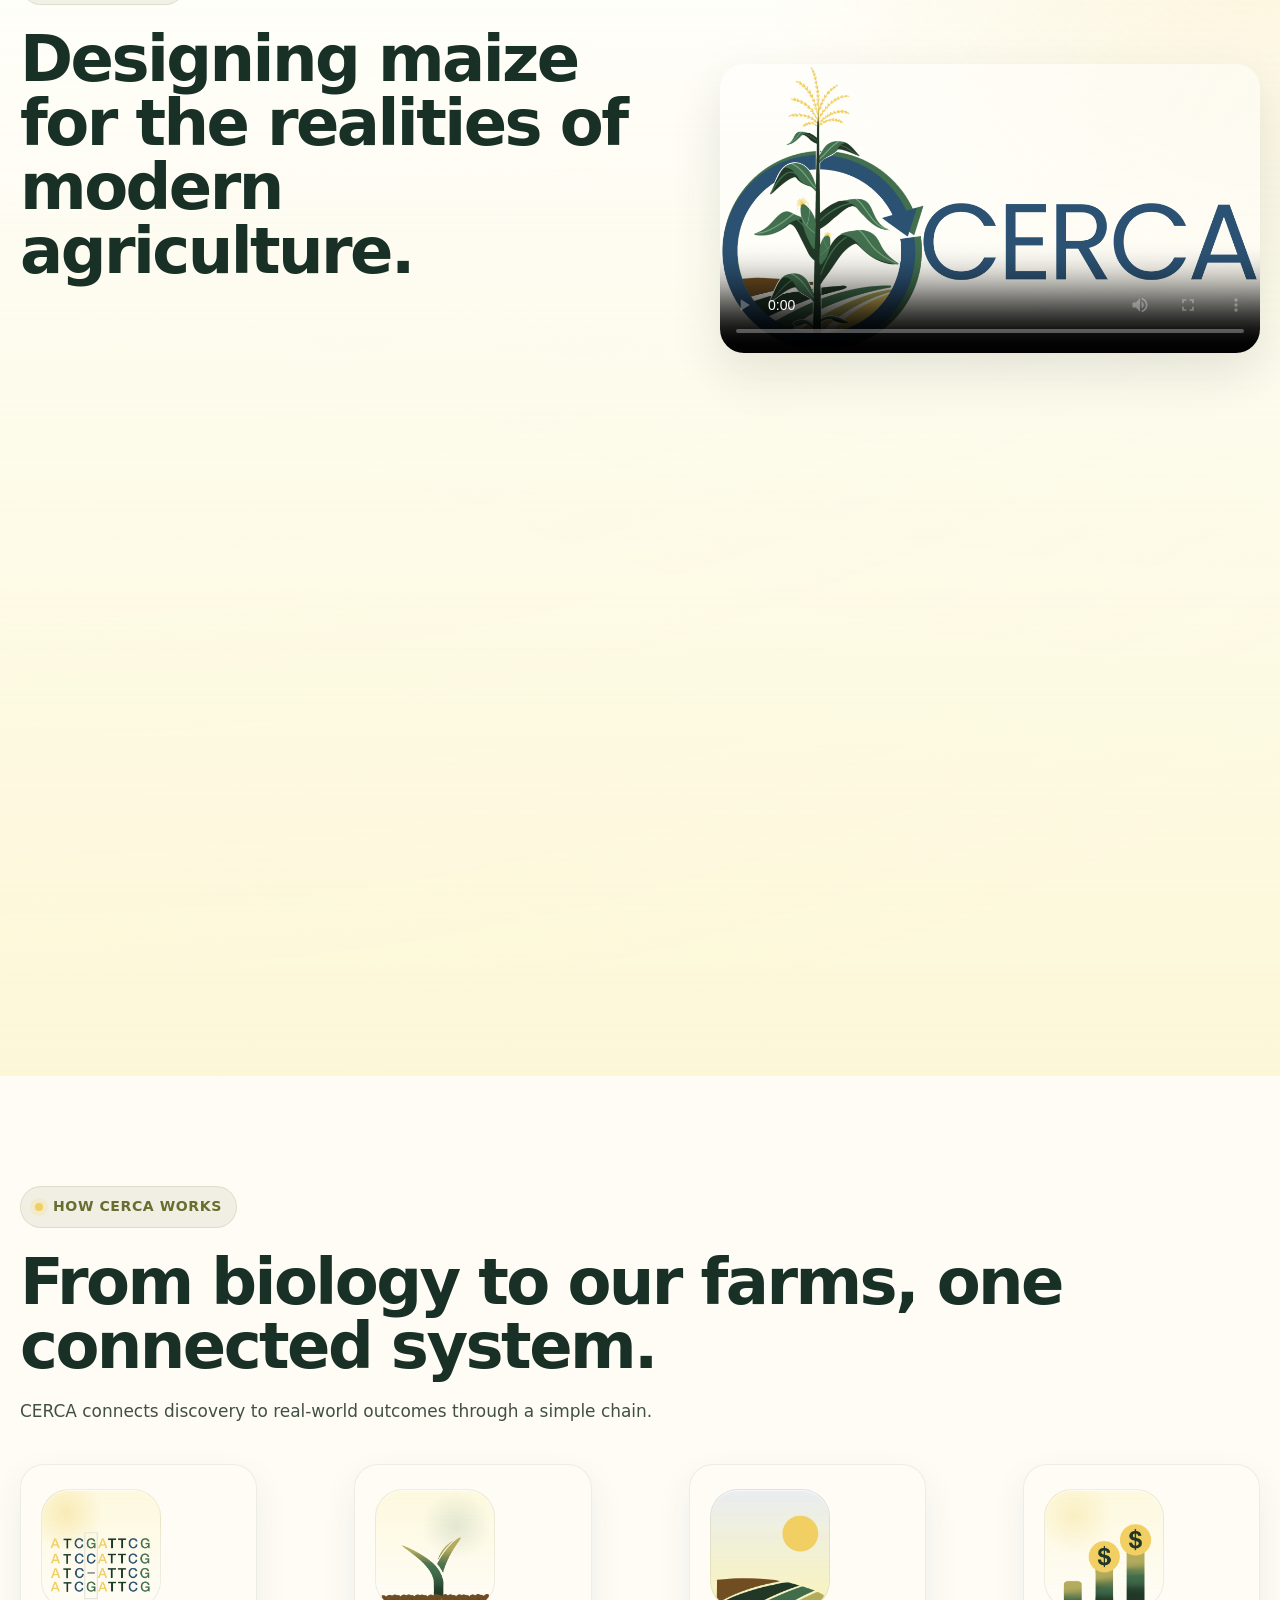
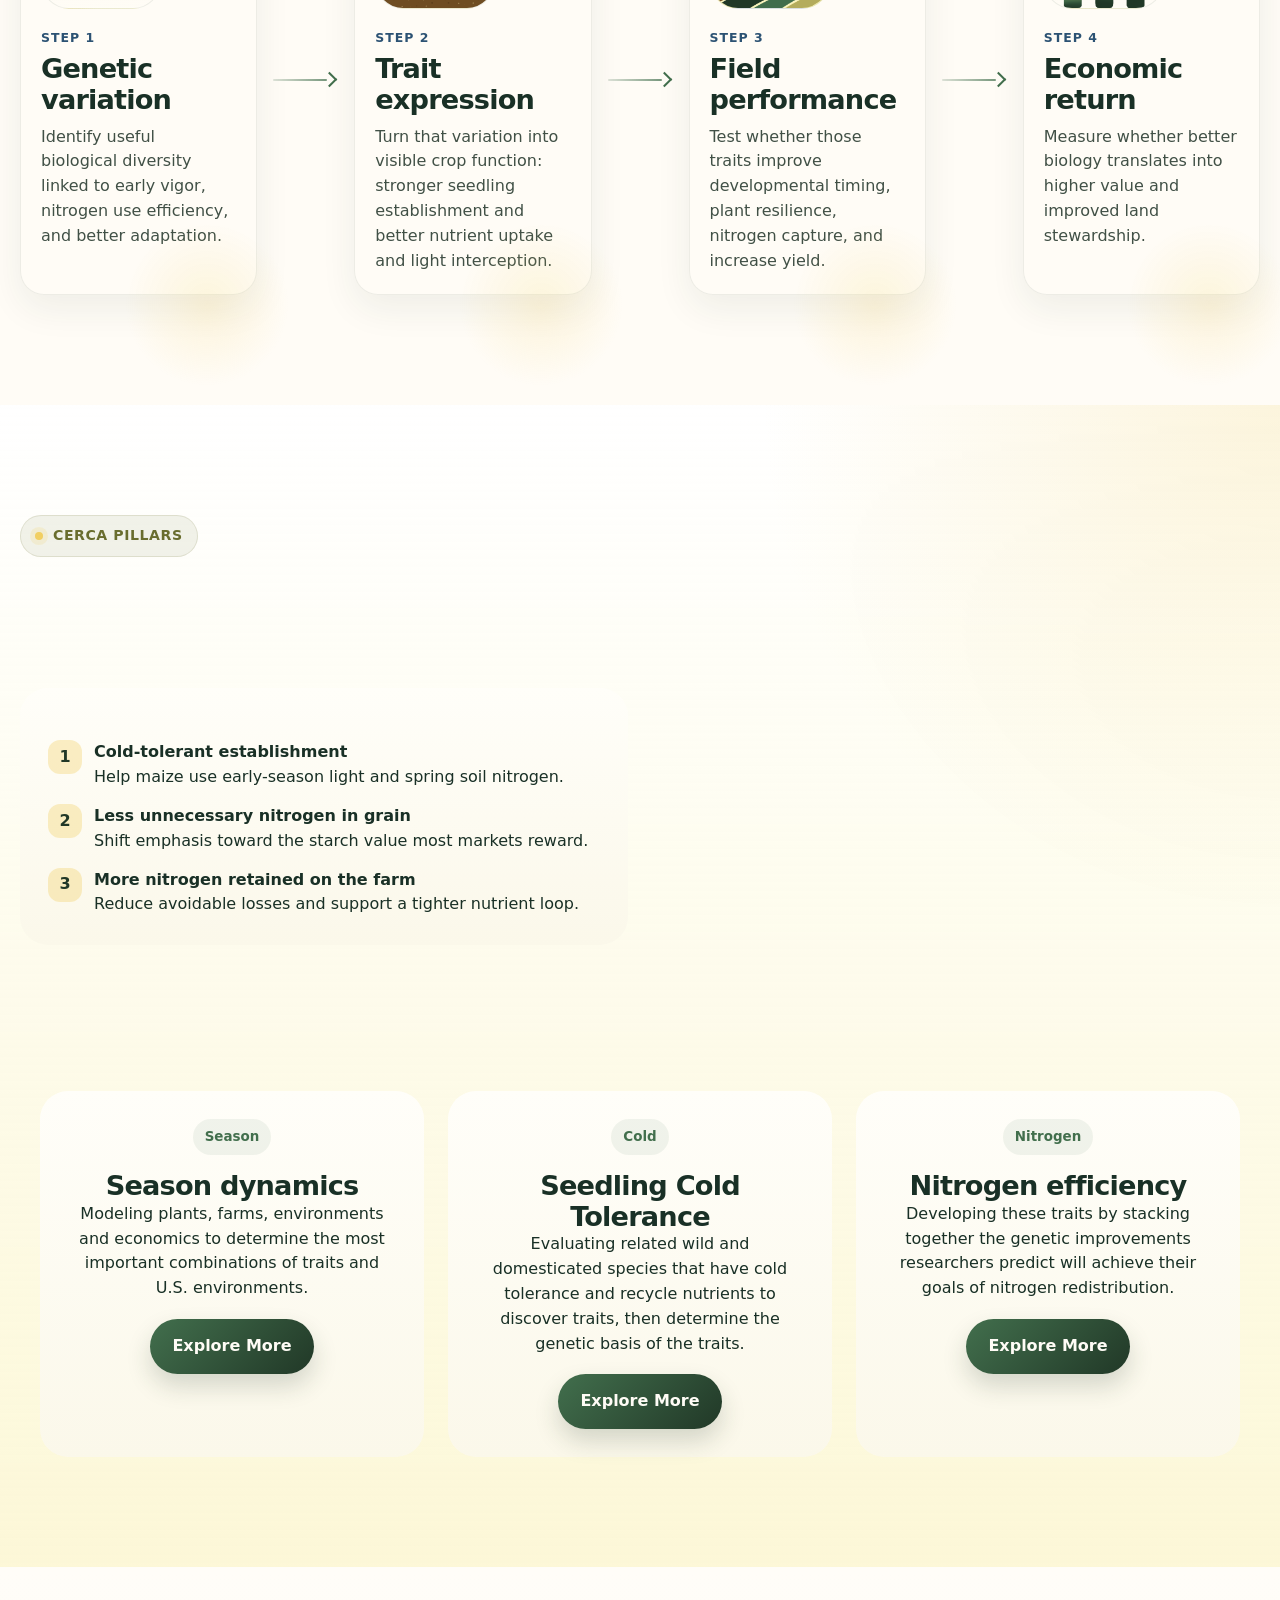
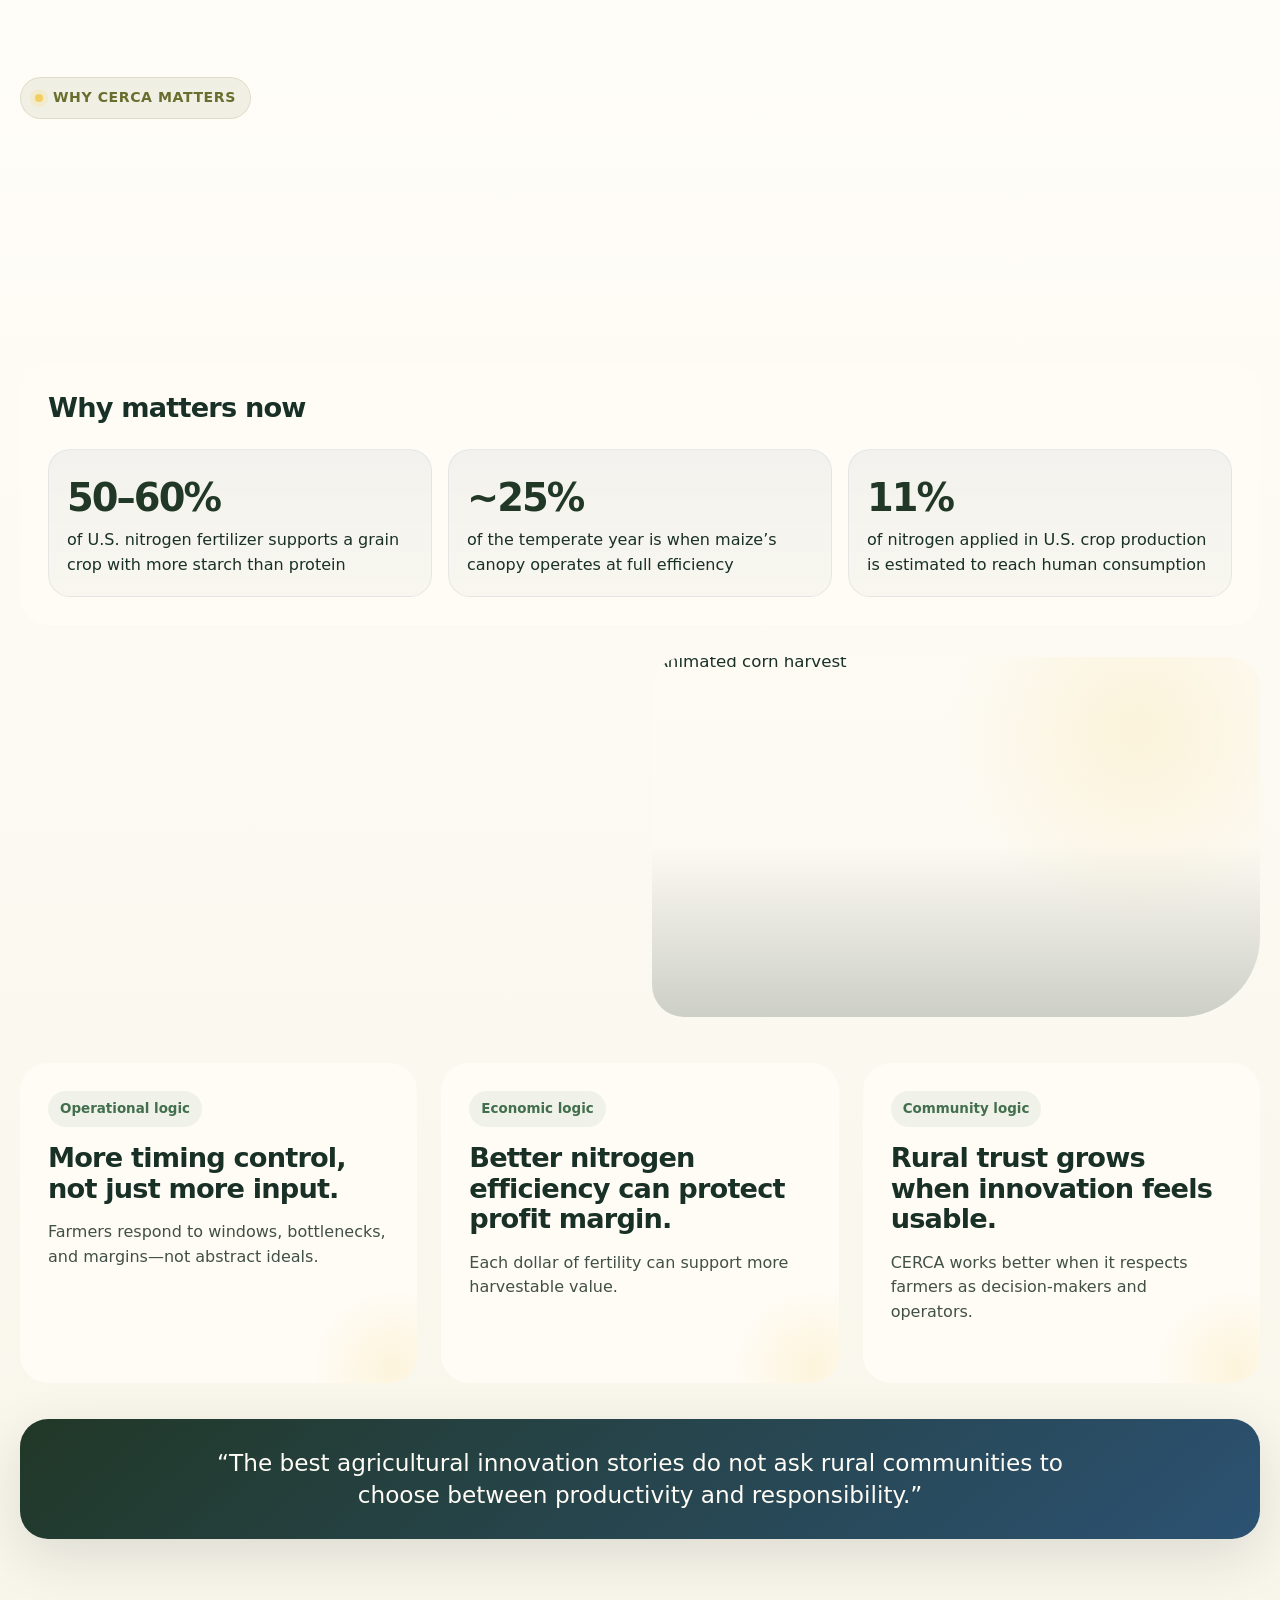
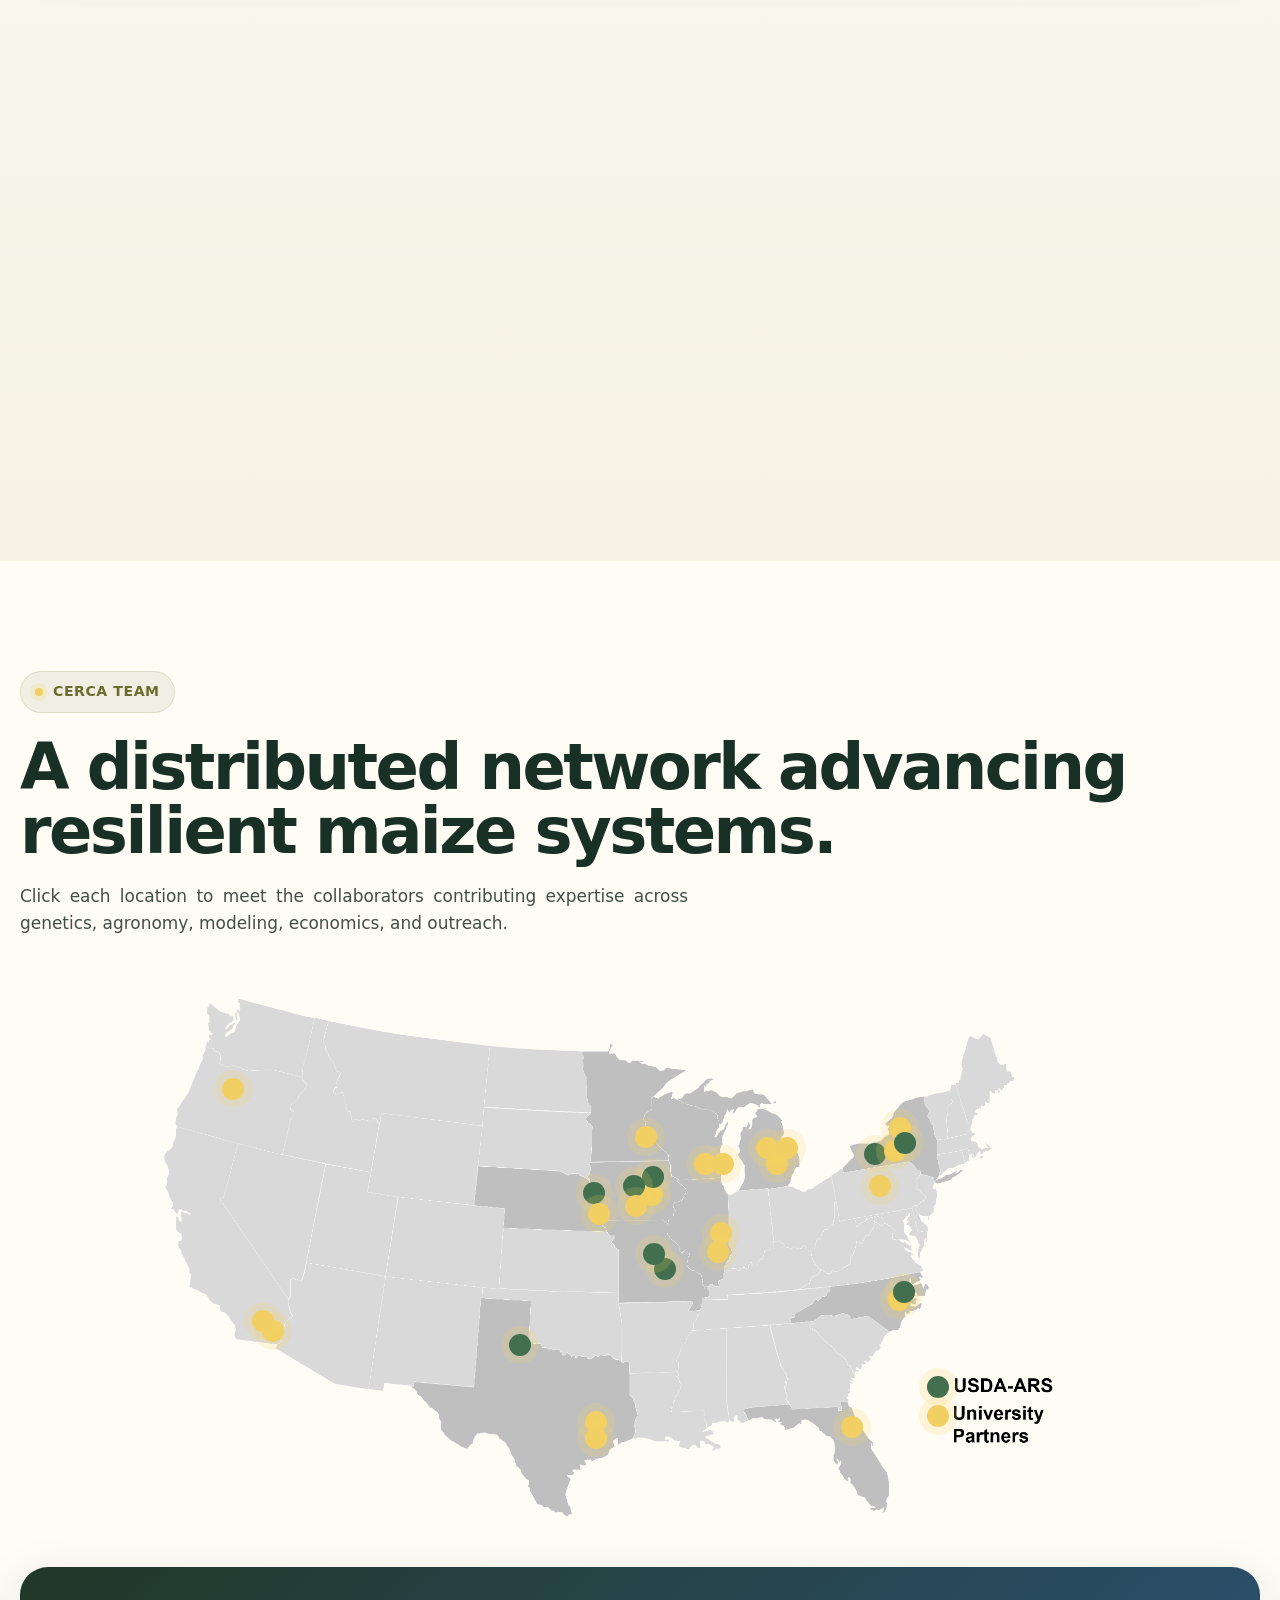
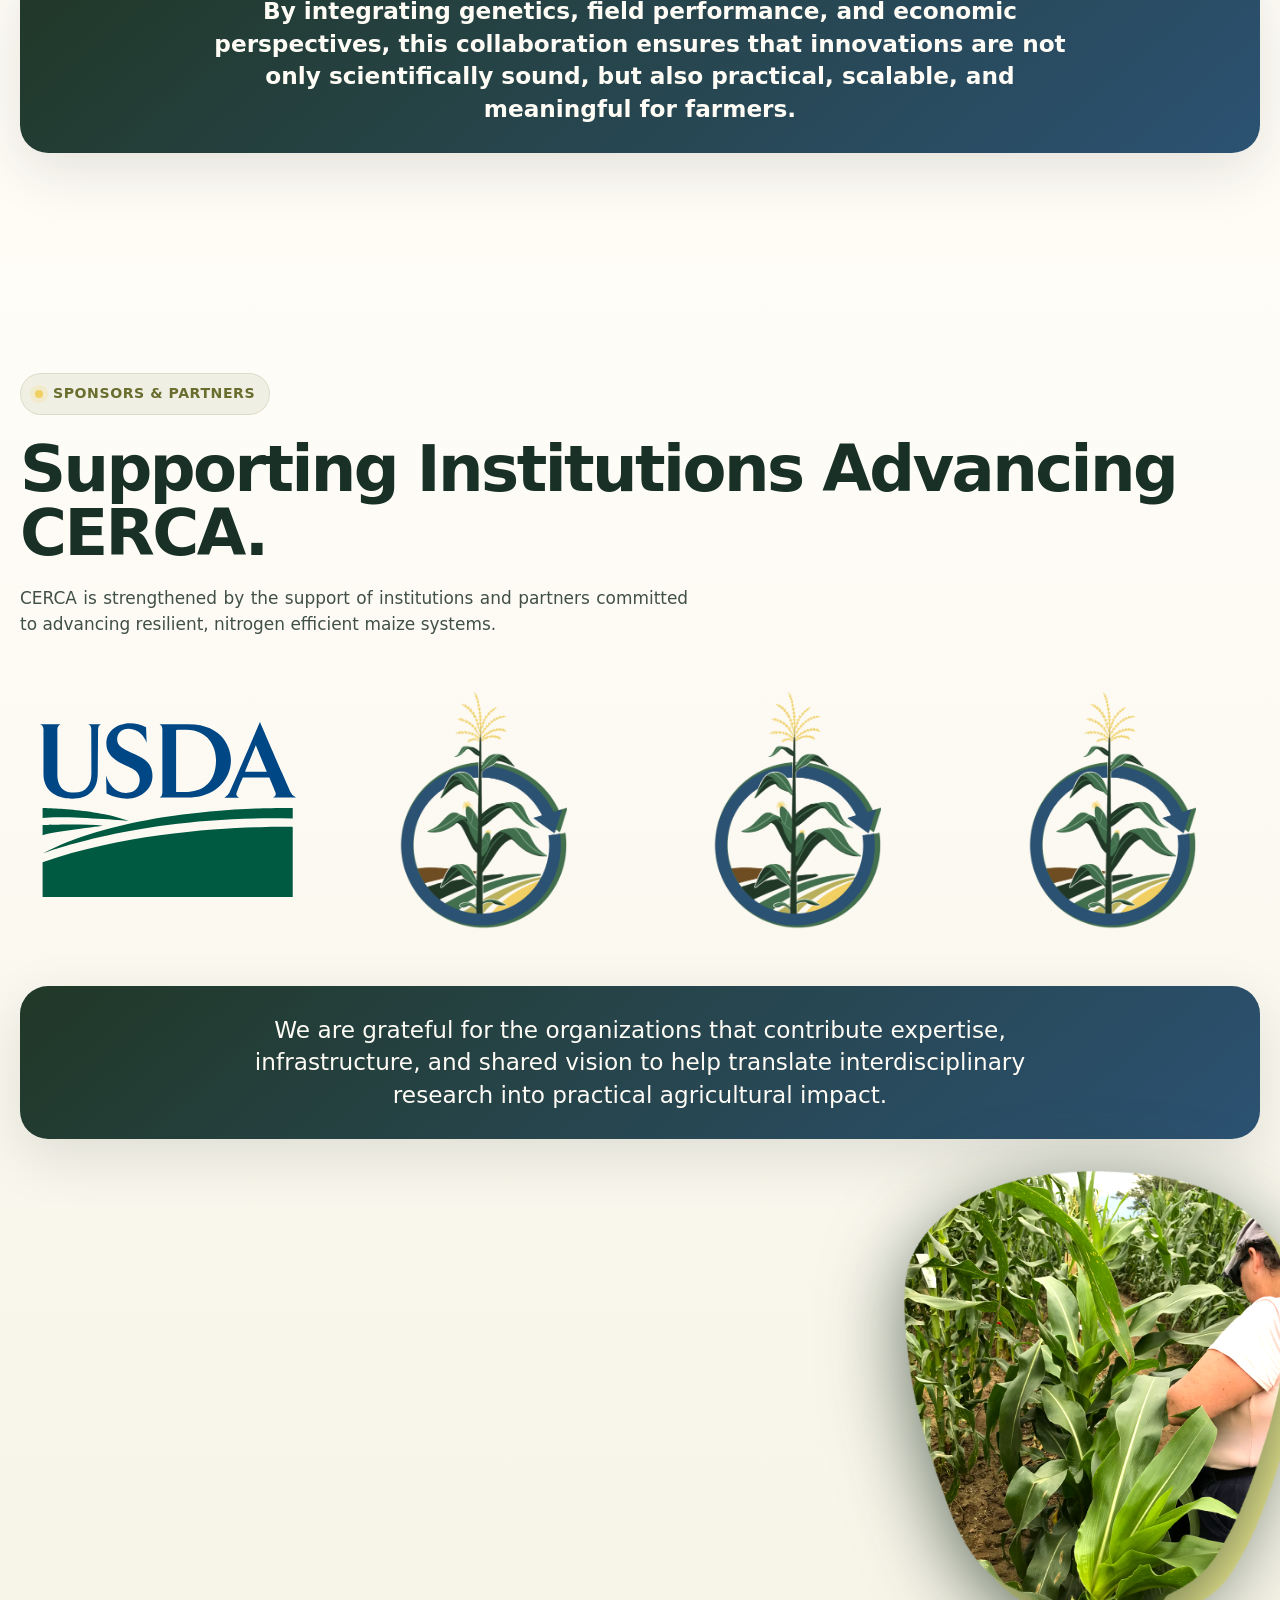
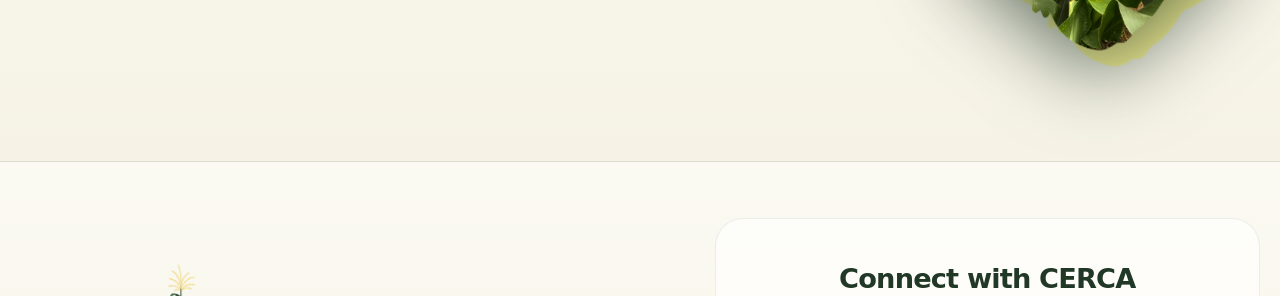
==== commit 8105639c: "Update index.html adding Sawers and Angelovici, modifying Roston, removing Brooks, removing space ho" ====
--- a/index.html
+++ b/index.html
@@ -252,7 +252,7 @@
             <div class="team-map reveal">
               <picture class="team-map-picture">
                 <source media="(max-width: 860px)" srcset="images/partnersmap2.png">
-                <img src="images/partnersmap.png" alt="Map showing CERCA collaborator locations" class="team-map-img">
+                <img src="images/partnersmap3.png" alt="Map showing CERCA collaborator locations" class="team-map-img">
               </picture>
                 <button class="map-hotspot is-star map-location-1" data-team="missouri1" aria-label="Open Missouri 1 team"></button>
                 <button class="map-hotspot is-star map-location-2" data-team="newyork1" aria-label="Open New York 1 team"></button>
@@ -271,18 +271,19 @@
                 <button class="map-hotspot is-circle map-location-15" data-team="wisconsin2" aria-label="Open Wisconsin 2 team"></button>
                 <button class="map-hotspot is-circle map-location-16" data-team="michigan" aria-label="Open Michigan team"></button>
                 <button class="map-hotspot is-star map-location-17" data-team="nebraska1" aria-label="Open Nebraska 1 team"></button>
-                <button class="map-hotspot is-circle map-location-18" data-team="nebraska2" aria-label="Open Nebraska 2 team"></button>
+                <button class="map-hotspot is-circle map-location-18" data-team="michigan2" aria-label="Open Michigan 2 team"></button>
                 <button class="map-hotspot is-circle map-location-19" data-team="nebraska3" aria-label="Open Nebraska 3 team"></button>
                 <button class="map-hotspot is-star map-location-20" data-team="northcarolina2" aria-label="Open North Carolina 2 team"></button>
                 <button class="map-hotspot is-star map-location-21" data-team="iowa2" aria-label="Open Iowa 2 team"></button>
                 <button class="map-hotspot is-star map-location-22" data-team="iowa3" aria-label="Open Iowa 3 team"></button>
                 <button class="map-hotspot is-circle map-location-23" data-team="iowa4" aria-label="Open Iowa 4 team"></button>
                 <button class="map-hotspot is-circle map-location-24" data-team="illinois1" aria-label="Open Illinois 1 team"></button>
-                <button class="map-hotspot is-circle map-location-25" data-team="illinois2" aria-label="Open Illinois 2 team"></button>
                 <button class="map-hotspot is-circle map-location-26" data-team="illinois3" aria-label="Open Illinois 3 team"></button>
                 <button class="map-hotspot is-circle map-location-27" data-team="newyork2" aria-label="Open New York 2 team"></button>
                 <button class="map-hotspot is-circle map-location-28" data-team="newyork3" aria-label="Open New York 3 team"></button>
-                <button class="map-hotspot is-star map-location-29" data-team="newyork4" aria-label="Open New York 4 team"></button>   
+                <button class="map-hotspot is-star map-location-29" data-team="newyork4" aria-label="Open New York 4 team"></button>
+                <button class="map-hotspot is-circle map-location-30" data-team="pennsylvania1" aria-label="Open Penssilvania 1 team"></button>
+                <button class="map-hotspot is-circle map-location-31" data-team="michigan3" aria-label="Open Michigan 3 team"></button> 
                 <button class="map-hotspot is-star map-location-USDA"></button> 
                 <button class="map-hotspot is-circle map-location-university"></button> 
             
@@ -341,16 +342,13 @@
       <div class="footer-top">
         <div class="footer-brand-block">
           <div class="brand footer-brand">
-            <img src="images/CERCA_logo2.png" alt="CERCA Initiative Logo" class="brand-logo footer-logo" />
+            <img src="images/CERCA_logo.png" alt="CERCA Initiative Logo" class="brand-logo footer-logo" />
             <span class="brand-text">
               <span class="brand-title">CERCA Initiative</span>
               <span class="brand-tagline">Yield more. Waste less.</span>
             </span>
           </div>
-          <p class="footer-note">
-            CERCA Initiative is a tax-exempt organization as described in Section 501(c)(3) of the Internal Revenue Code.
-            EIN: XX-XXXXXX. Contributions are tax deductible as allowed by law.
-          </p>
+          <p class="footer-note"></p>
         </div>
         <div class="footer-cta-block">
           <h3>Connect with CERCA</h3>
--- a/css/cerca-components.css
+++ b/css/cerca-components.css
@@ -557,9 +557,10 @@
 
 
 body.theme-dark .brand-title,
-body.theme-dark .nav-links>a,
 body.theme-dark .drop-btn{
     color:var(--cream)}
+body.theme-dark .nav-links>a{
+    color:var(--forest)}
 body.theme-dark .brand-tagline{
     color:rgba(249,242,178,.7)}
 body.theme-dark .nav-wrap{
--- a/css/cerca-pages.css
+++ b/css/cerca-pages.css
@@ -707,33 +707,34 @@
 .map-location-2{ left: 74%; top: 31%; } /*newyork1*/
 .map-location-3{ left: 76.4%; top: 57.8%; } /*northcarolina1*/
 .map-location-4{ left: 50.6%; top: 28%; } /*minnesota*/
-.map-location-5{ left: 9%; top: 19.2%; } /*orgeon*/
+.map-location-5{ left: 8.5%; top: 19.2%; } /*orgeon*/
 .map-location-6{ left: 51.2%; top: 38.5%; } /*iowa1*/
 .map-location-7{ left: 12.5%; top: 63.5%; } /*california1*/
 .map-location-8{ left: 11.5%; top: 61.5%; } /*california2*/
 .map-location-9{ left: 45.5%; top: 80%; } /*texas1*/
 .map-location-10{ left: 45.5%; top: 83%; } /*texas2*/
-.map-location-11{ left: 37.65%; top: 65.9%; } /*texas3*/
+.map-location-11{ left: 37.8%; top: 65.9%; } /*texas3*/
 .map-location-12{ left: 71.6%; top: 81%; } /*florida*/
 .map-location-13{ left: 51.4%; top: 49.4%; } /*missouri2*/
 .map-location-14{ left: 56.6%; top: 33%; } /*wisconsin1*/
 .map-location-15{ left: 58.5%; top: 33%; } /*wisconsin2*/
 .map-location-16{ left: 64%; top: 33%; } /*michigan*/
 .map-location-17{ left: 45.3%; top: 38.25%; } /*nebraska1*/
-.map-location-18{ left: 45.8%; top: 41.5%; } /*nebraska2*/
-.map-location-19{ left: 45.8%; top: 44%; } /*nebraska3*/
+.map-location-18{ left: 63%; top: 30%; } /*michigan2*/
+.map-location-19{ left: 45.8%; top: 42%; } /*nebraska3*/
 .map-location-20{ left: 76.9%; top: 56.3%; } /*northcarolina2*/
 .map-location-21{ left: 51.3%; top: 35.3%; } /*iowa2*/
 .map-location-22{ left: 49.4%; top: 37%; } /*iowa3*/
 .map-location-23{ left: 49.6%; top: 40.5%; } /*iowa4*/
-.map-location-24{ left: 58.3%; top: 46%; } /*illinois1*/
-.map-location-25{ left: 59.3%; top: 44.5%; } /*illinois2*/
+.map-location-24{ left: 58.3%; top: 45.5%; } /*illinois1*/
 .map-location-26{ left: 58%; top: 49%; } /*illinois3*/
 .map-location-27{ left: 76.5%; top: 26.3%; } /*newyork2*/
 .map-location-28{ left: 76%; top: 30.5%; } /*newyork3*/
 .map-location-29{ left: 77%; top: 29%; } /*newyork4*/
+.map-location-30{ left: 74.5%; top: 37%; } /*pennsylvania*/
+.map-location-31{ left: 65%; top: 30%; } /*michigan3*/
 .map-location-USDA{ left: 80.4%; top: 73.7%; } 
-.map-location-university{ left: 80.4%; top: 81%; }
+.map-location-university{ left: 80.4%; top: 79%; }
 
 .team-modal{
     position: fixed;
@@ -2120,6 +2121,39 @@
     .science-video{
         display:block;
         width:100%;}
+    /* Change these positions for your actual map */
+    .map-location-1{ left: 52.5%; top: 52%; } /*missouri1*/
+    .map-location-2{ left: 74%; top: 31%; } /*newyork1*/
+    .map-location-3{ left: 76.4%; top: 57.8%; } /*northcarolina1*/
+    .map-location-4{ left: 50.6%; top: 28%; } /*minnesota*/
+    .map-location-5{ left: 8%; top: 19.2%; } /*orgeon*/
+    .map-location-6{ left: 51.2%; top: 38.5%; } /*iowa1*/
+    .map-location-7{ left: 12.5%; top: 63.5%; } /*california1*/
+    .map-location-8{ left: 11.5%; top: 61.5%; } /*california2*/
+    .map-location-9{ left: 45.5%; top: 80%; } /*texas1*/
+    .map-location-10{ left: 45.5%; top: 83%; } /*texas2*/
+    .map-location-11{ left: 37.65%; top: 65.9%; } /*texas3*/
+    .map-location-12{ left: 71.6%; top: 81%; } /*florida*/
+    .map-location-13{ left: 51.4%; top: 49.4%; } /*missouri2*/
+    .map-location-14{ left: 56.6%; top: 33%; } /*wisconsin1*/
+    .map-location-15{ left: 58.5%; top: 33%; } /*wisconsin2*/
+    .map-location-16{ left: 64%; top: 33%; } /*michigan*/
+    .map-location-17{ left: 45.3%; top: 38.25%; } /*nebraska1*/
+    .map-location-18{ left: 45.8%; top: 41.5%; } /*nebraska2*/
+    .map-location-19{ left: 45.8%; top: 44%; } /*nebraska3*/
+    .map-location-20{ left: 76.9%; top: 56.3%; } /*northcarolina2*/
+    .map-location-21{ left: 51.3%; top: 35.3%; } /*iowa2*/
+    .map-location-22{ left: 49.4%; top: 37%; } /*iowa3*/
+    .map-location-23{ left: 49.6%; top: 40.5%; } /*iowa4*/
+    .map-location-24{ left: 58.3%; top: 46%; } /*illinois1*/
+    .map-location-25{ left: 59.3%; top: 44.5%; } /*illinois2*/
+    .map-location-26{ left: 58%; top: 49%; } /*illinois3*/
+    .map-location-27{ left: 76.5%; top: 26.3%; } /*newyork2*/
+    .map-location-28{ left: 76%; top: 30.5%; } /*newyork3*/
+    .map-location-29{ left: 77%; top: 29%; } /*newyork4*/
+    .map-location-USDA{ left: 94%; top: 71%; } 
+    .map-location-university{ left: 94%; top: 77.5%; }
+
 
 }
 
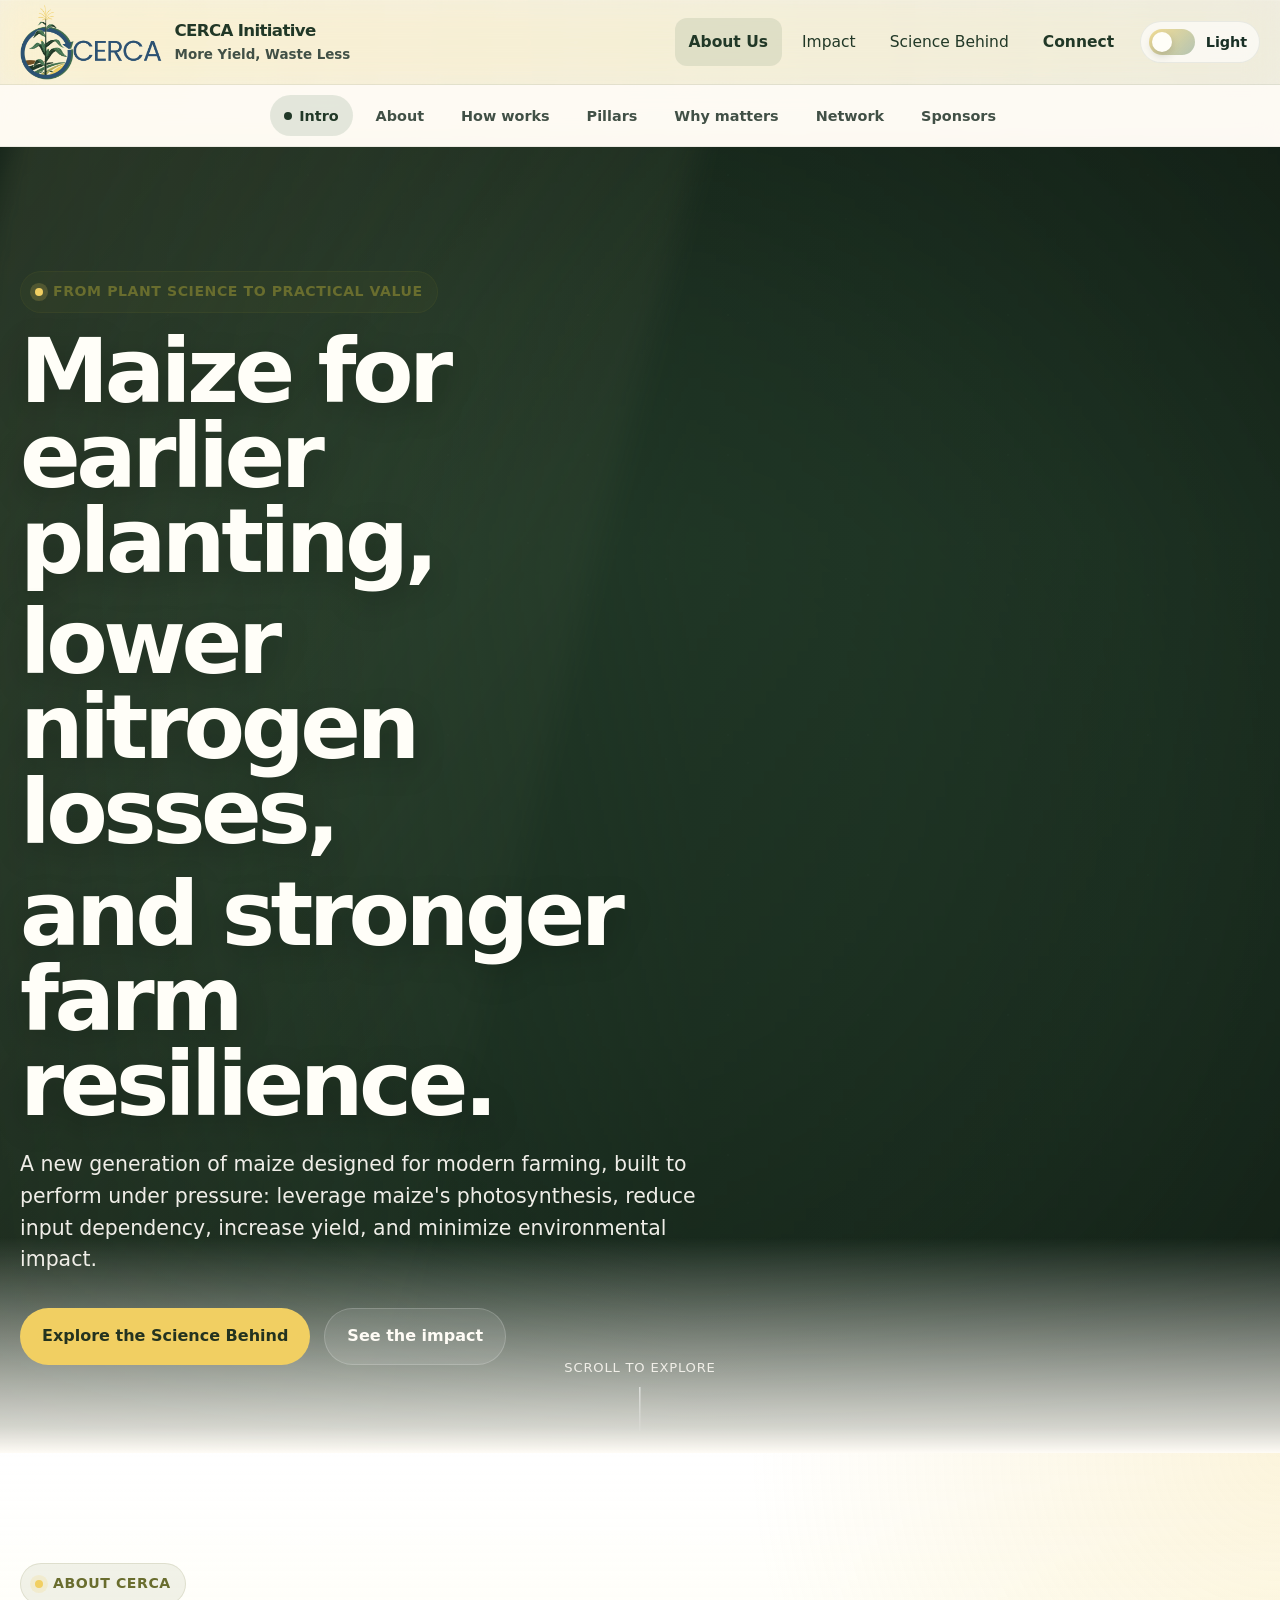
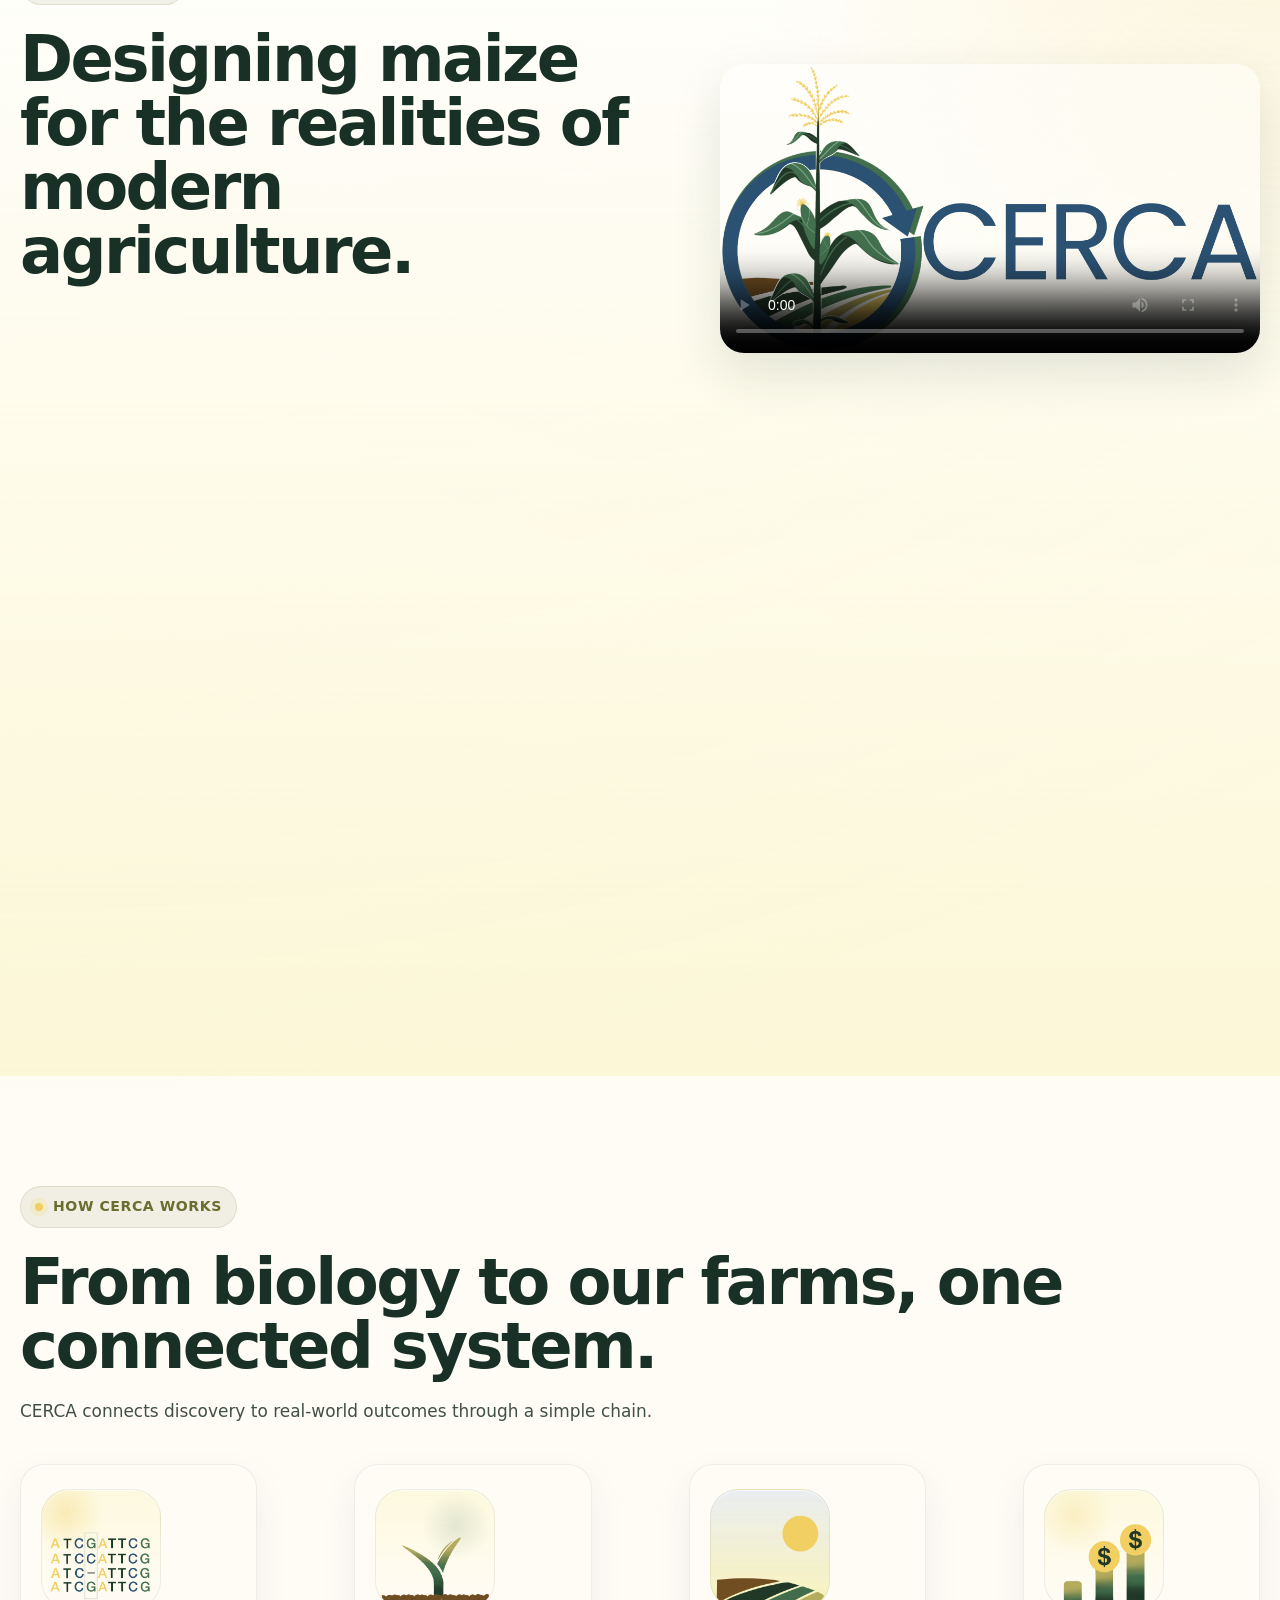
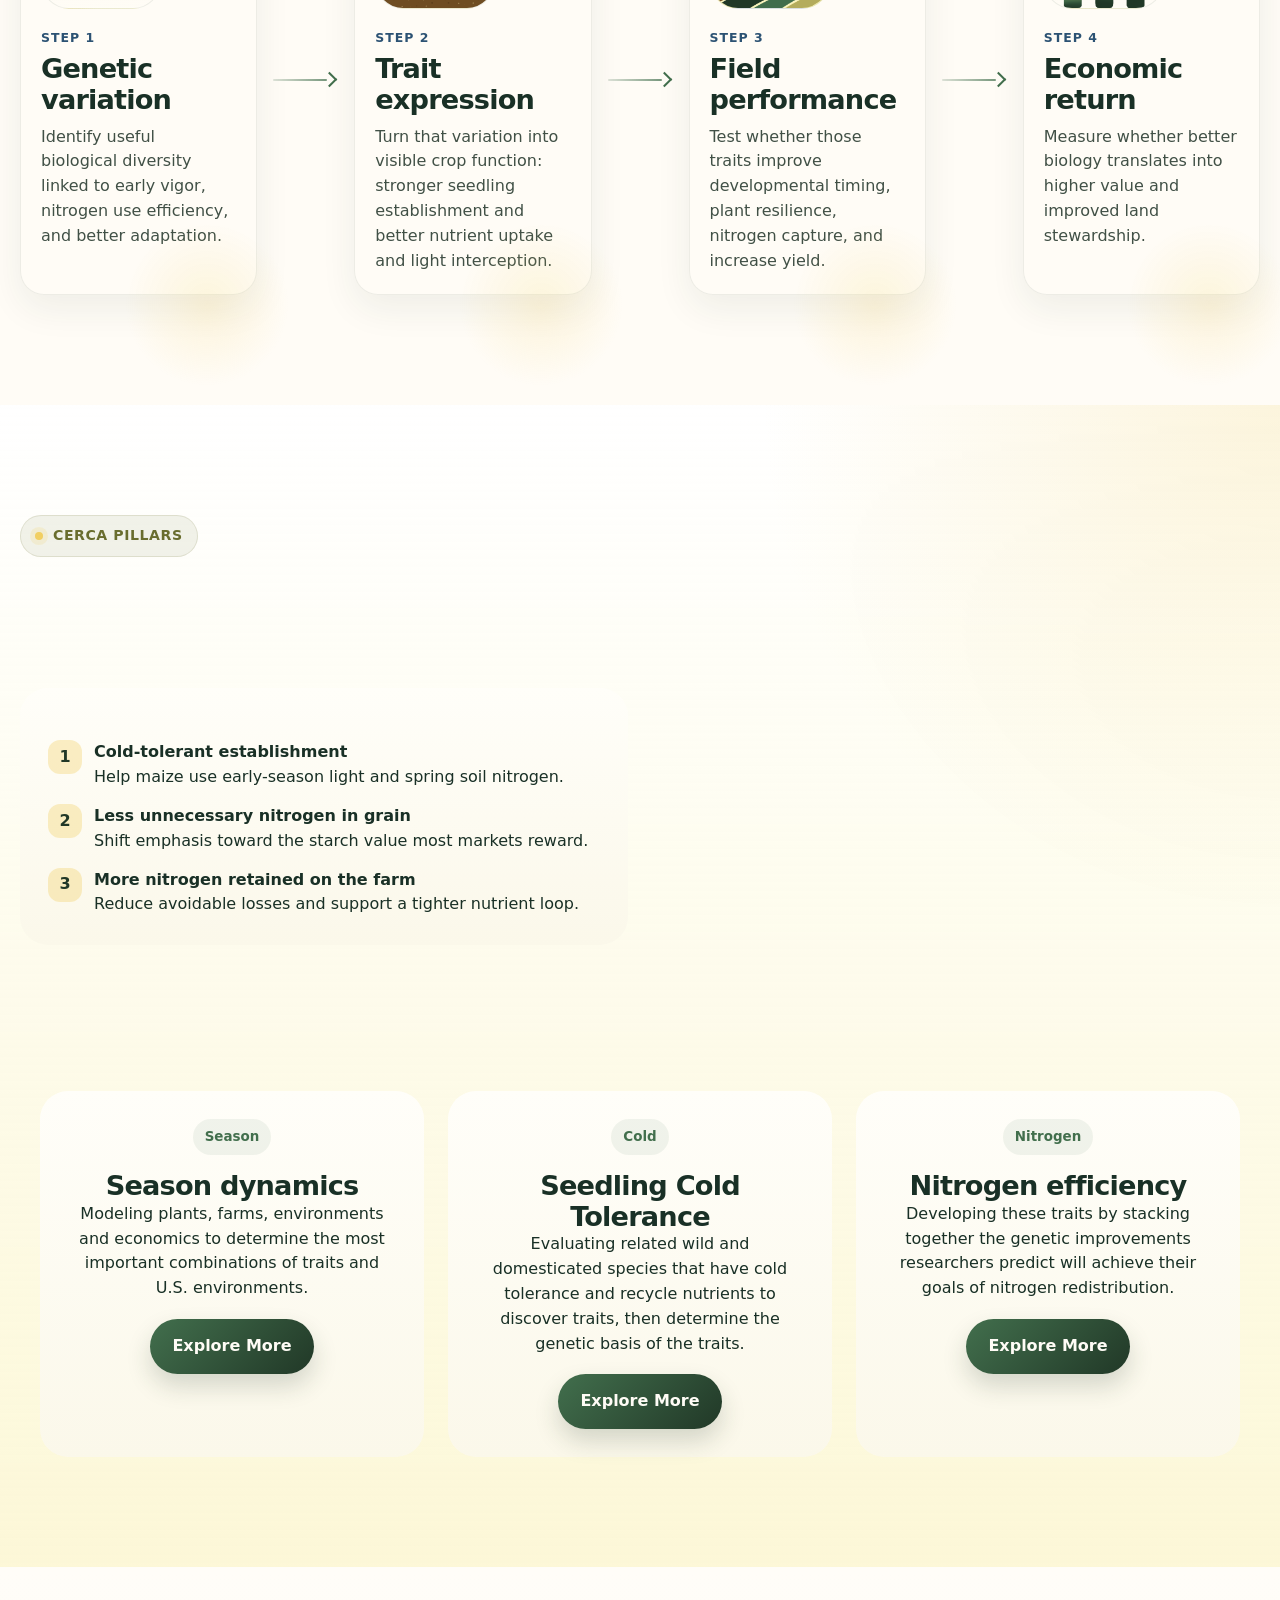
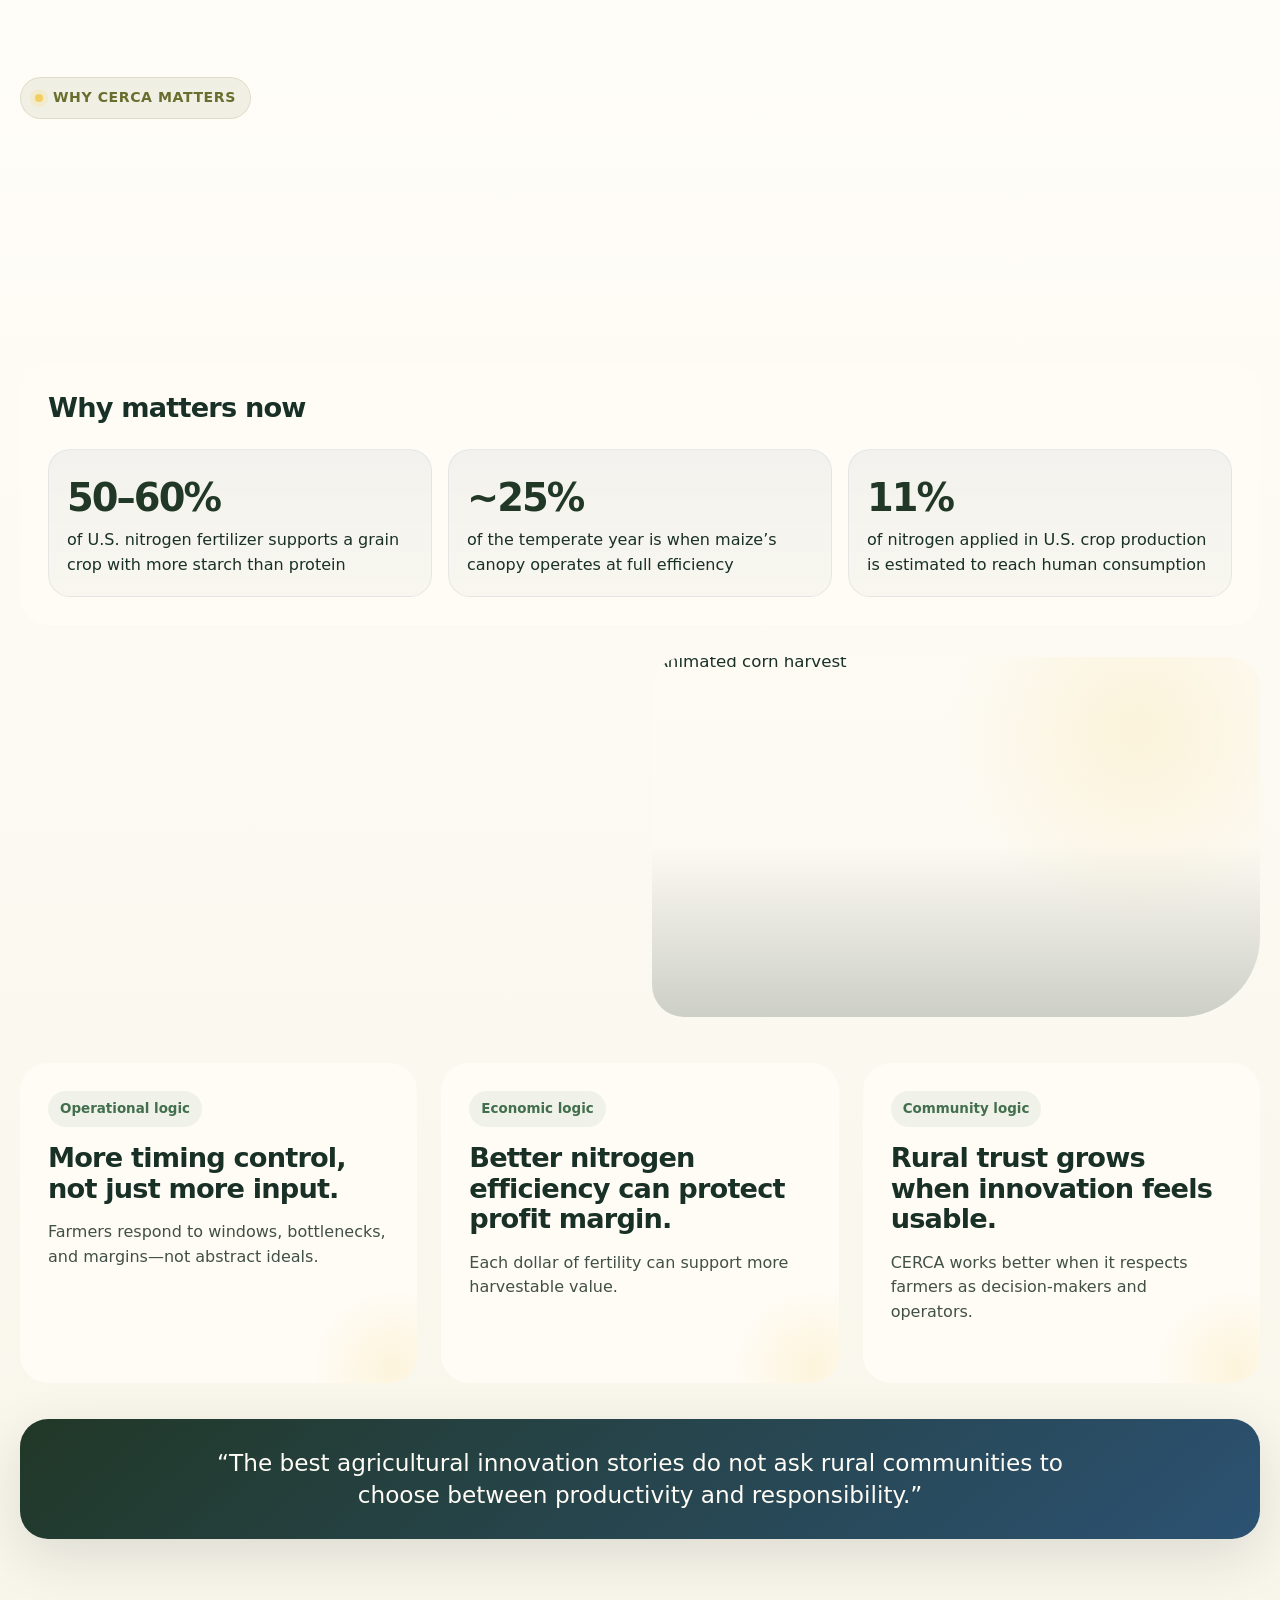
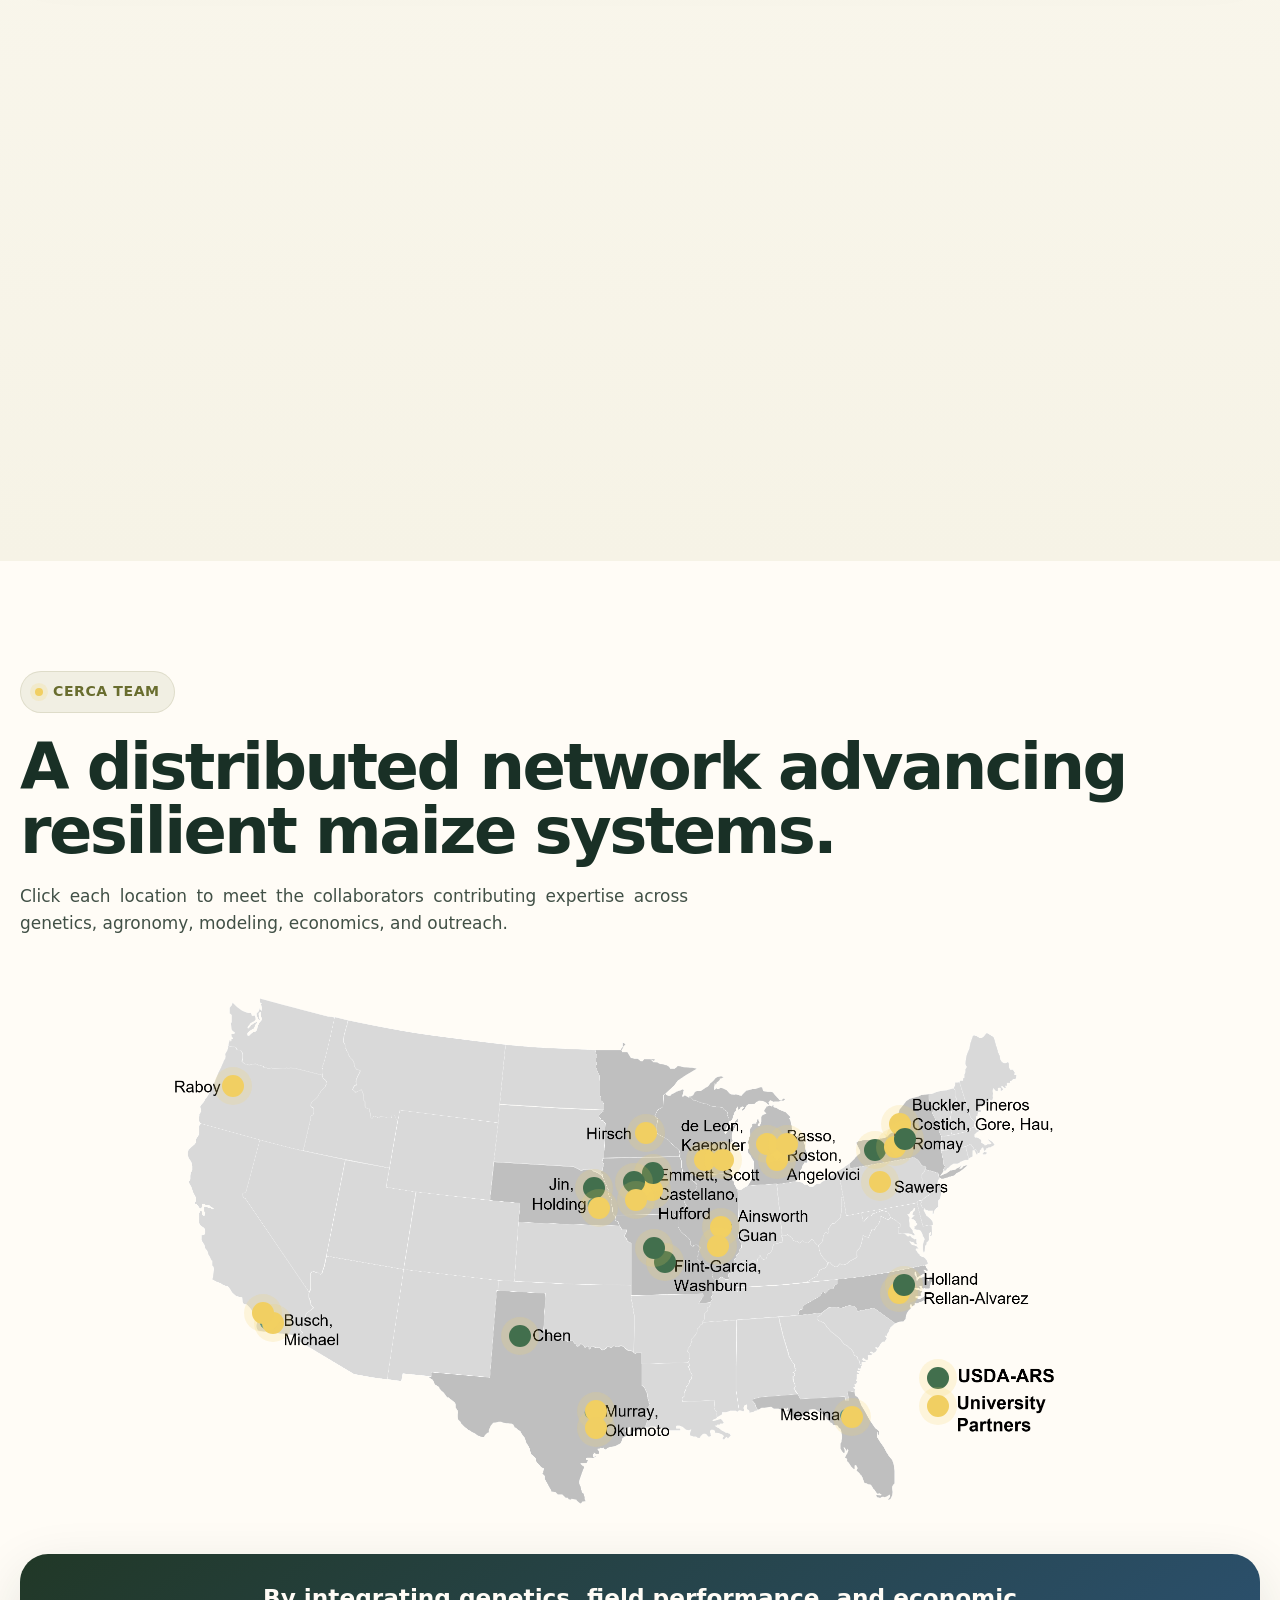
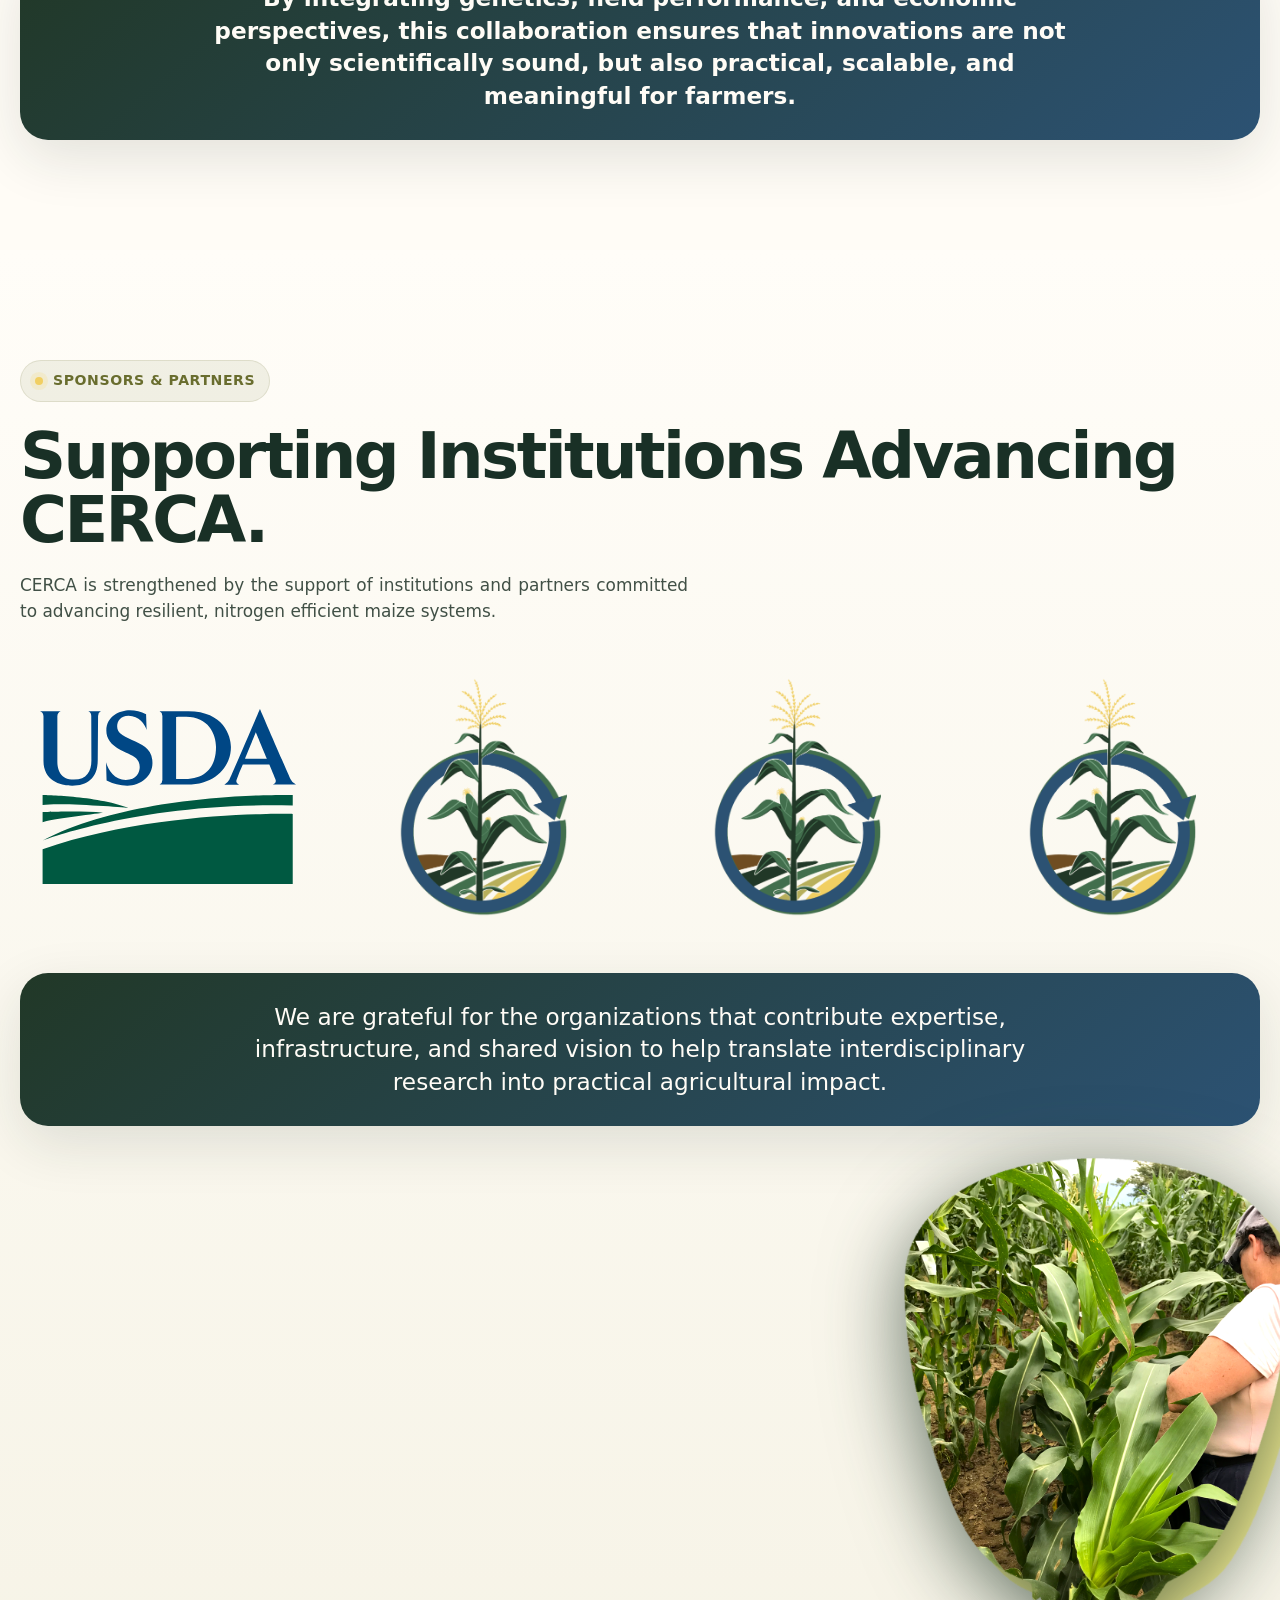
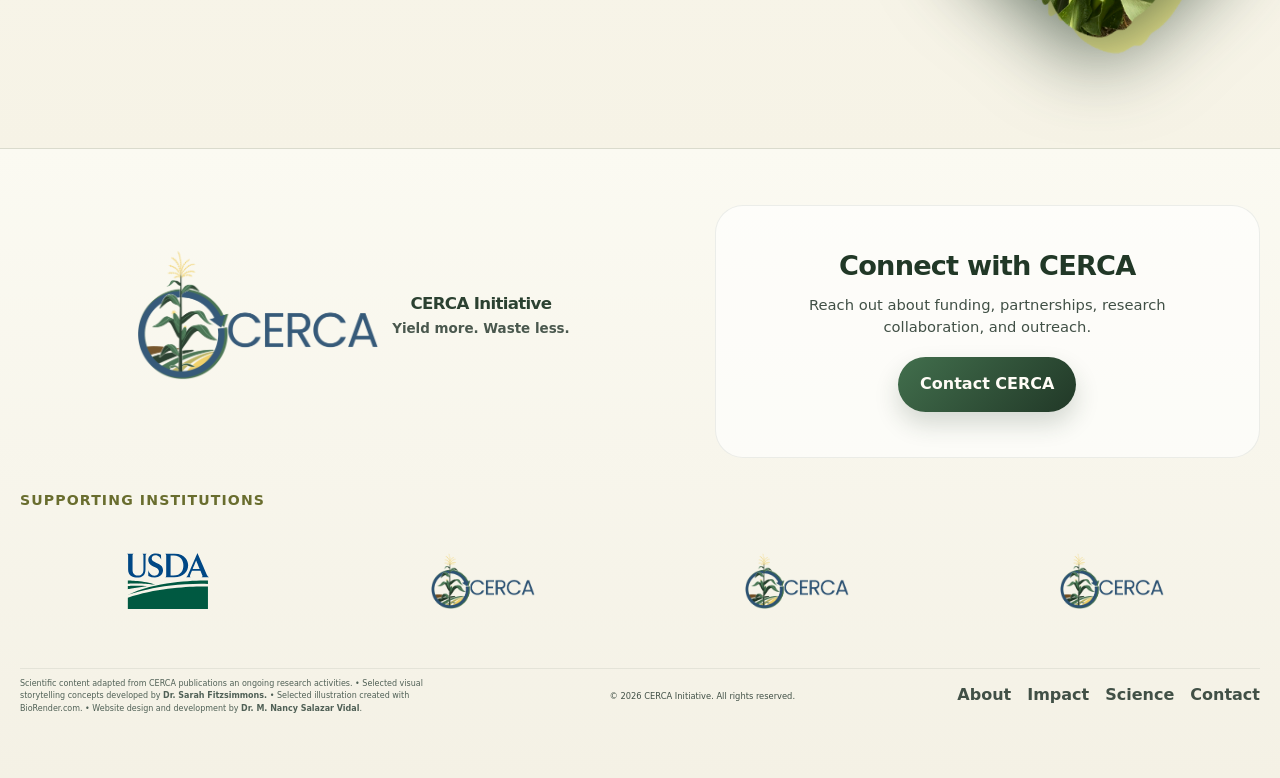
==== commit 4bbb7971: "Add favicon; use clean URLs" ====
--- a/index.html
+++ b/index.html
@@ -5,6 +5,8 @@
   <meta http-equiv="X-UA-Compatible" content="IE=edge">
   <meta name="viewport" content="width=device-width, initial-scale=1">
   <title>CERCA Initiative</title>
+  <link rel="icon" type="image/png" href="images/CERCA_favicon.png">
+  <link rel="apple-touch-icon" href="images/CERCA_favicon.png">
   <meta name="description" content="CERCA Initiative: nitrogen-efficient, cold-tolerant maize for modern agricultural systems.">
   <link href="css/cerca-base.css" rel="stylesheet">
   <link href="css/cerca-components.css" rel="stylesheet">
@@ -16,7 +18,7 @@
   
   <div class="nav-wrap" id="siteNav">
       <div class="container nav">
-          <a class="brand" href="index.html" aria-label="CERCA home">
+          <a class="brand" href="./" aria-label="CERCA home">
               <img src="images/CERCA_logo.png" alt="CERCA Initiative Logo" class="brand-logo" />
               <span class="brand-text">
                   <span class="brand-title">CERCA Initiative</span>
@@ -24,10 +26,10 @@
           <div class="nav-right">
               <button class="mobile-toggle" id="mobileToggle" aria-label="Toggle navigation">Menu</button>
               <div class="nav-links" id="navLinks">
-                  <a href="index.html">About Us</a>
-                  <a href="impact.html">Impact</a>
-                  <a href="science.html">Science Behind</a>
-                  <a class="nav-cta" href="contact.html">Connect</a></div>
+                  <a href="./">About Us</a>
+                  <a href="impact">Impact</a>
+                  <a href="science">Science Behind</a>
+                  <a class="nav-cta" href="contact">Connect</a></div>
               <button class="theme-toggle" id="themeToggle" type="button" aria-label="Toggle dark and light mode" aria-pressed="false">
                   <span class="theme-toggle-track"><span class="theme-toggle-thumb"></span></span>
                   <span class="theme-toggle-label">Light</span></button></div></div></div>
@@ -74,8 +76,8 @@
                         <span class="title-line reveal-line delay-4">and stronger farm resilience.</span></h1>
                     <p class="lead reveal-up delay-5"> A new generation of maize designed for modern farming, built to perform under pressure: leverage maize's photosynthesis, reduce input dependency, increase yield, and minimize environmental impact. </p>
                     <div class="btn-row reveal-up delay-7">
-                        <a class="btn" href="science.html">Explore the Science Behind</a>
-                        <a class="btn-light" href="impact.html">See the impact</a></div></div></div>
+                        <a class="btn" href="science">Explore the Science Behind</a>
+                        <a class="btn-light" href="impact">See the impact</a></div></div></div>
             <div class="hero-scroll-indicator" aria-hidden="true">
                 <span>Scroll to explore</span>
                 <div class="hero-scroll-line"></div></div></div></header>
@@ -177,19 +179,19 @@
                     <span class="impact-badge">Season</span>
                     <h3>Season dynamics</h3>
                     <p>Modeling plants, farms, environments and economics to determine the most important combinations of traits and U.S. environments.</p>
-                    <a href="science.html#cold" class="footer-contact-btn">Explore More</a>
+                    <a href="science#cold" class="footer-contact-btn">Explore More</a>
                 </article>
                 <article class="soft-card reveal-up delay-3" align="center">
                     <span class="impact-badge" >Cold</span>
                     <h3>Seedling Cold Tolerance</h3>
                     <p>Evaluating related wild and domesticated species that have cold tolerance and recycle nutrients to discover traits, then determine the genetic basis of the traits.</p>
-                    <a href="science.html#cold-tolerance" class="footer-contact-btn">Explore More</a>
+                    <a href="science#cold-tolerance" class="footer-contact-btn">Explore More</a>
                 </article>
                 <article class="soft-card reveal-up delay-4" align="center">
                     <span class="impact-badge">Nitrogen</span>
                     <h3>Nitrogen efficiency</h3>
                     <p>Developing these traits by stacking together the genetic improvements researchers predict will achieve their goals of nitrogen redistribution.</p>
-                    <a href="science.html#the-leak" class="footer-contact-btn">Explore More</a></article></div></div></div></section>
+                    <a href="science#the-leak" class="footer-contact-btn">Explore More</a></article></div></div></div></section>
     
 
     <section class="section impact" id="why">
@@ -355,7 +357,7 @@
           <p class="footer-note2">
             Reach out about funding, partnerships, research collaboration, and outreach.
           </p>
-          <a href="contact.html" class="footer-contact-btn">Contact CERCA</a>
+          <a href="contact" class="footer-contact-btn">Contact CERCA</a>
         </div>
       </div>
 
@@ -373,10 +375,10 @@
         <div class="footer-credit"><small>Scientific content adapted from CERCA publications an ongoing research activities. &bull; Selected visual storytelling concepts developed by <strong>Dr. Sarah Fitzsimmons.</strong> &bull; Selected illustration created with BioRender.com. &bull; Website design and development by <strong>Dr. M. Nancy Salazar Vidal</strong>.</small></div>
               <div class="footer-note">© 2026 CERCA Initiative. All rights reserved.</div>
         <div class="footer-links">
-          <a href="index.html">About</a>
-          <a href="impact.html">Impact</a>
-          <a href="science.html">Science</a>
-          <a href="contact.html">Contact</a>
+          <a href="./">About</a>
+          <a href="impact">Impact</a>
+          <a href="science">Science</a>
+          <a href="contact">Contact</a>
         </div>
       </div>
     </div>
--- a/css/cerca-components.css
+++ b/css/cerca-components.css
@@ -560,14 +560,30 @@
 body.theme-dark .drop-btn{
     color:var(--cream)}
 body.theme-dark .nav-links>a{
-    color:var(--forest)}
+    color:var(--text-main)}
+body.theme-dark .nav-links>a:hover,
+body.theme-dark .drop-btn:hover,
+body.theme-dark .drop:hover .drop-btn{
+    background:rgba(249,242,178,.10);
+    color:var(--cream)}
+body.theme-dark .nav-links>a.active{
+    background:rgba(241,207,98,.18);
+    color:var(--cream)}
+body.theme-dark .nav-cta,
+body.theme-dark .nav-links>a.nav-cta{
+    background:var(--gold);
+    color:var(--forest);
+    border-color:rgba(241,207,98,.4)}
+body.theme-dark .nav-cta:hover{
+    box-shadow:0 16px 32px rgba(0,0,0,.32)}
 body.theme-dark .brand-tagline{
-    color:rgba(249,242,178,.7)}
+    color:rgba(249,242,178,.85)}
 body.theme-dark .nav-wrap{
-    background:rgba(16,32,25,.58);
-    border-bottom-color:rgba(249,242,178,.10)} 
+    background:rgba(16,32,25,.82);
+    border-bottom-color:rgba(249,242,178,.16)} 
 body.theme-dark .nav-wrap.scrolled{
-    background:rgba(16,32,25,.80)}
+    background:rgba(16,32,25,.94);
+    box-shadow:0 10px 28px rgba(0,0,0,.35)}
 body.theme-dark .section-nav{
     background:var(--section-nav-bg);
     border-bottom-color:var(--border-soft)} 
@@ -727,6 +743,11 @@
       display:none}
     .drop.open .drop-menu{
       display:block}
+    body.theme-dark .nav-links{
+      background:rgba(16,32,25,.96);
+      border-color:rgba(249,242,178,.16)}
+    body.theme-dark .drop-menu{
+      background:rgba(255,255,255,.04)}
     .premium-hero-grid{
       padding-top:calc(var(--nav-h) + 1.2rem)}
     .footer-top{
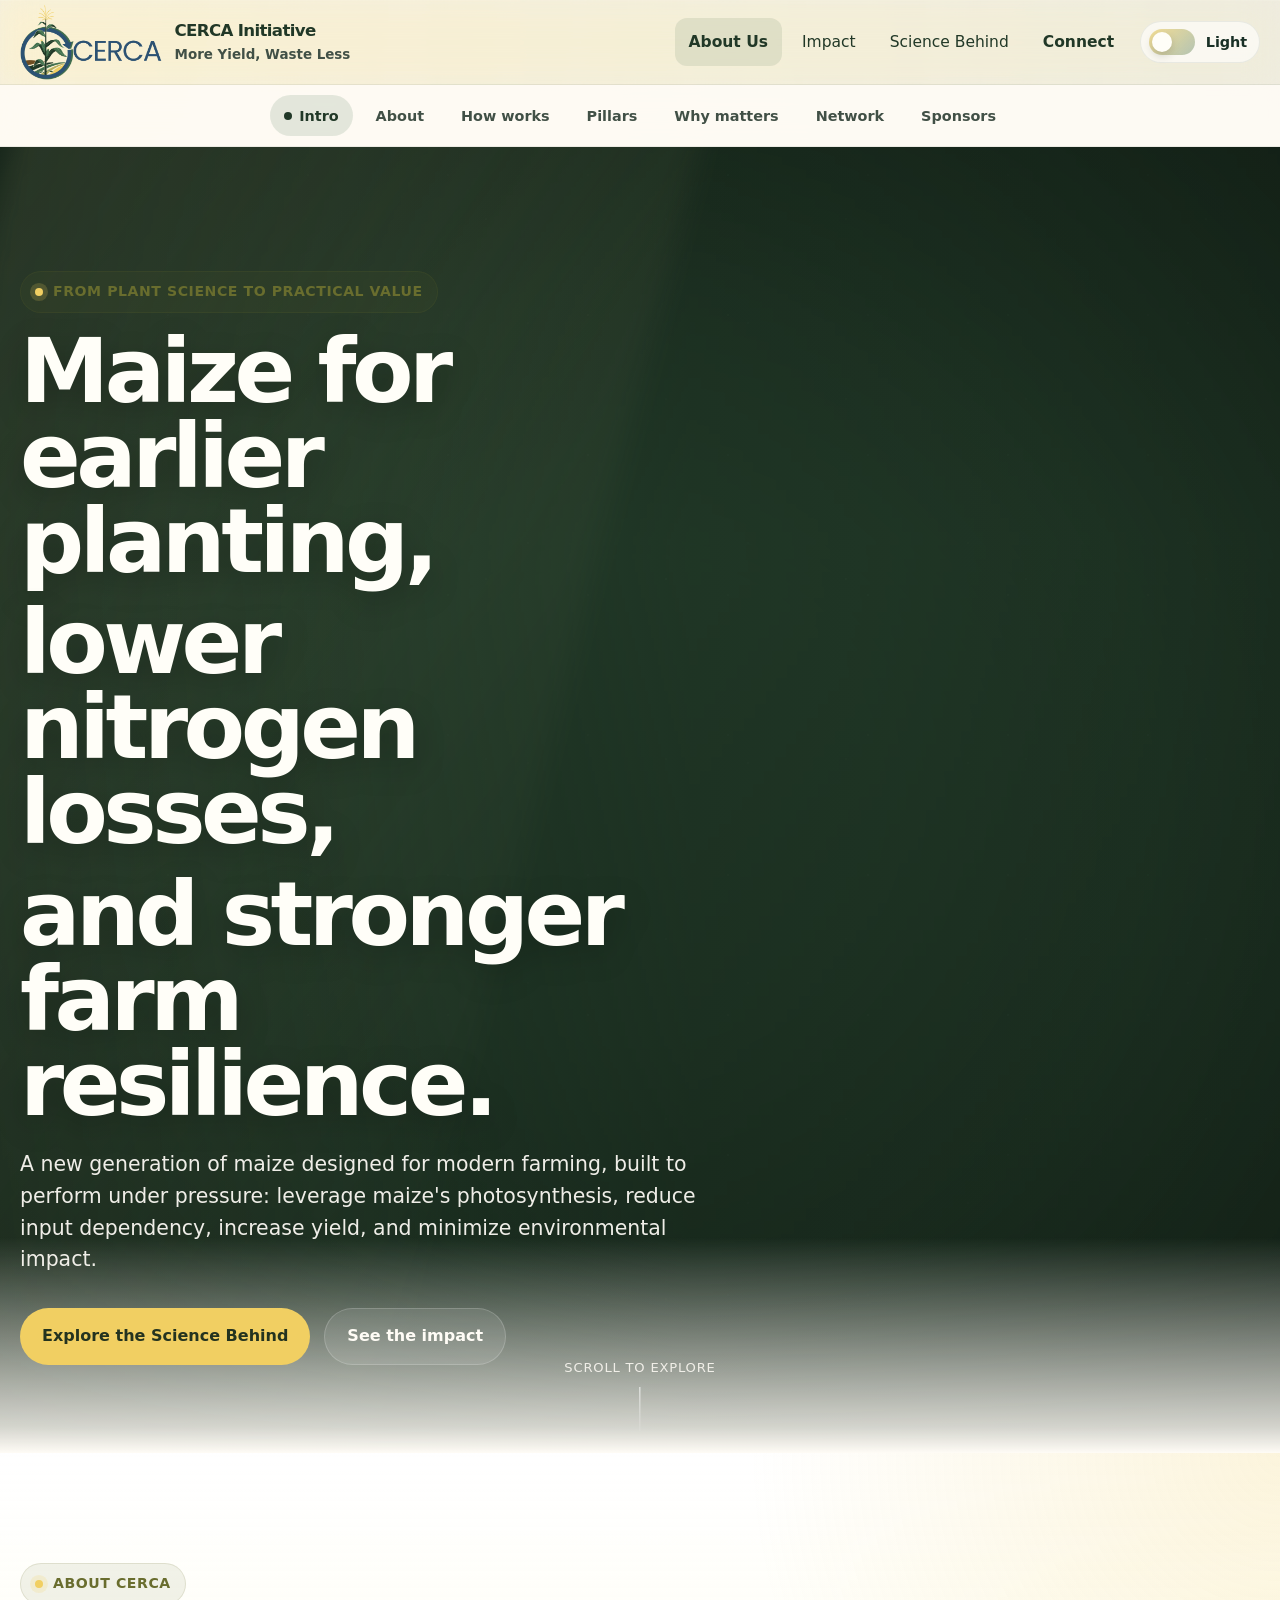
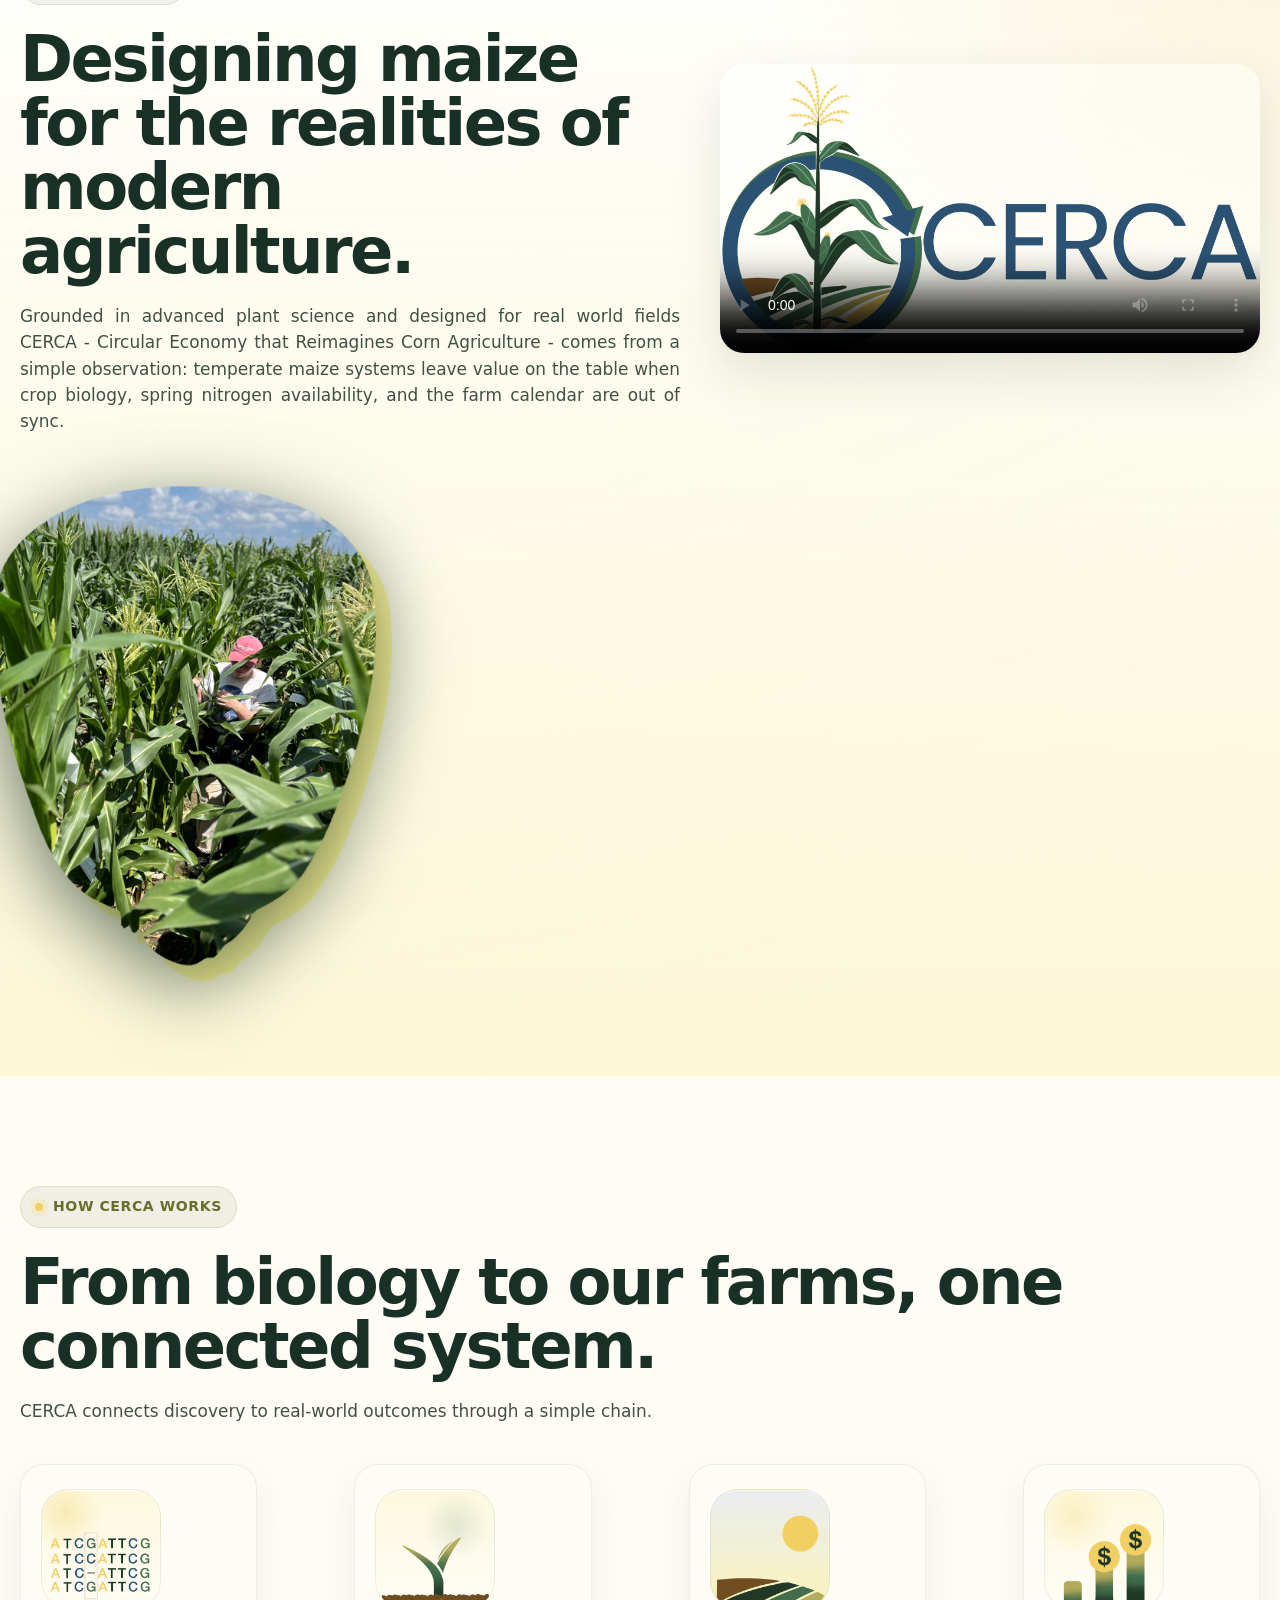
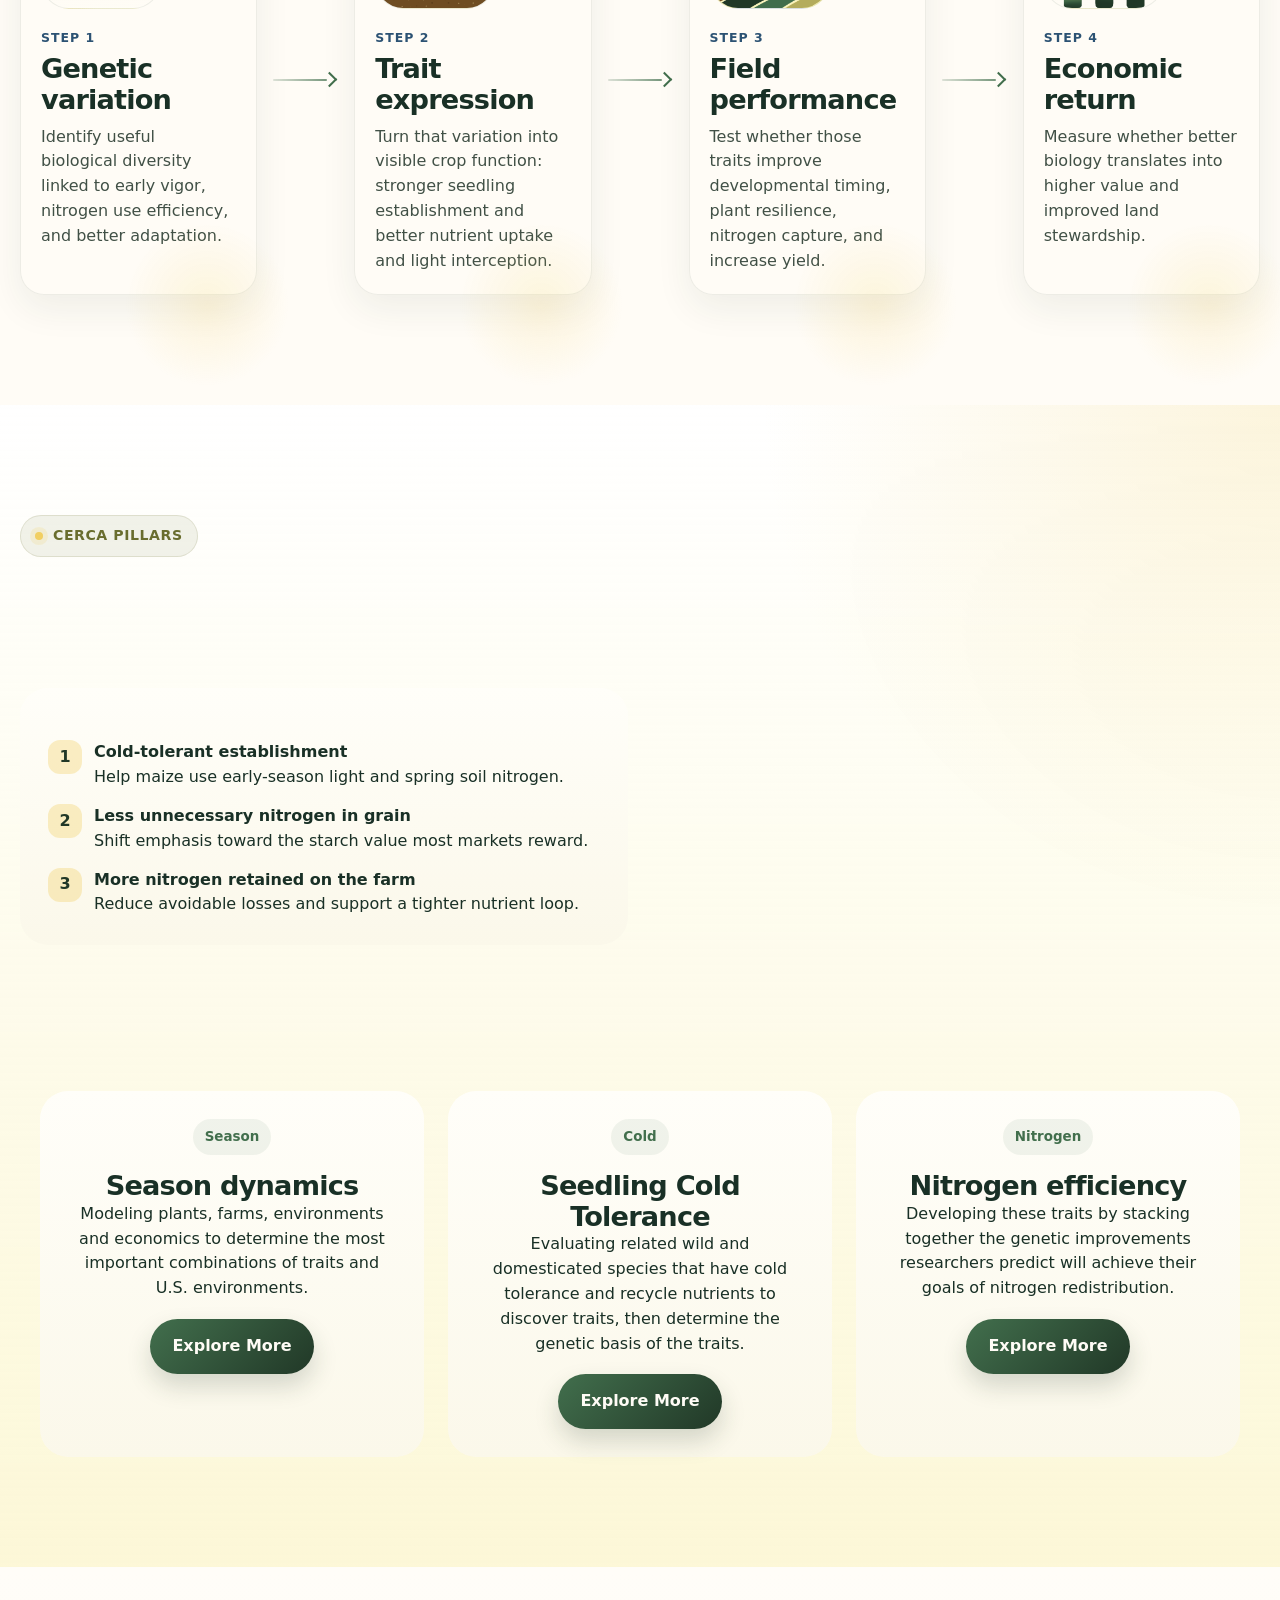
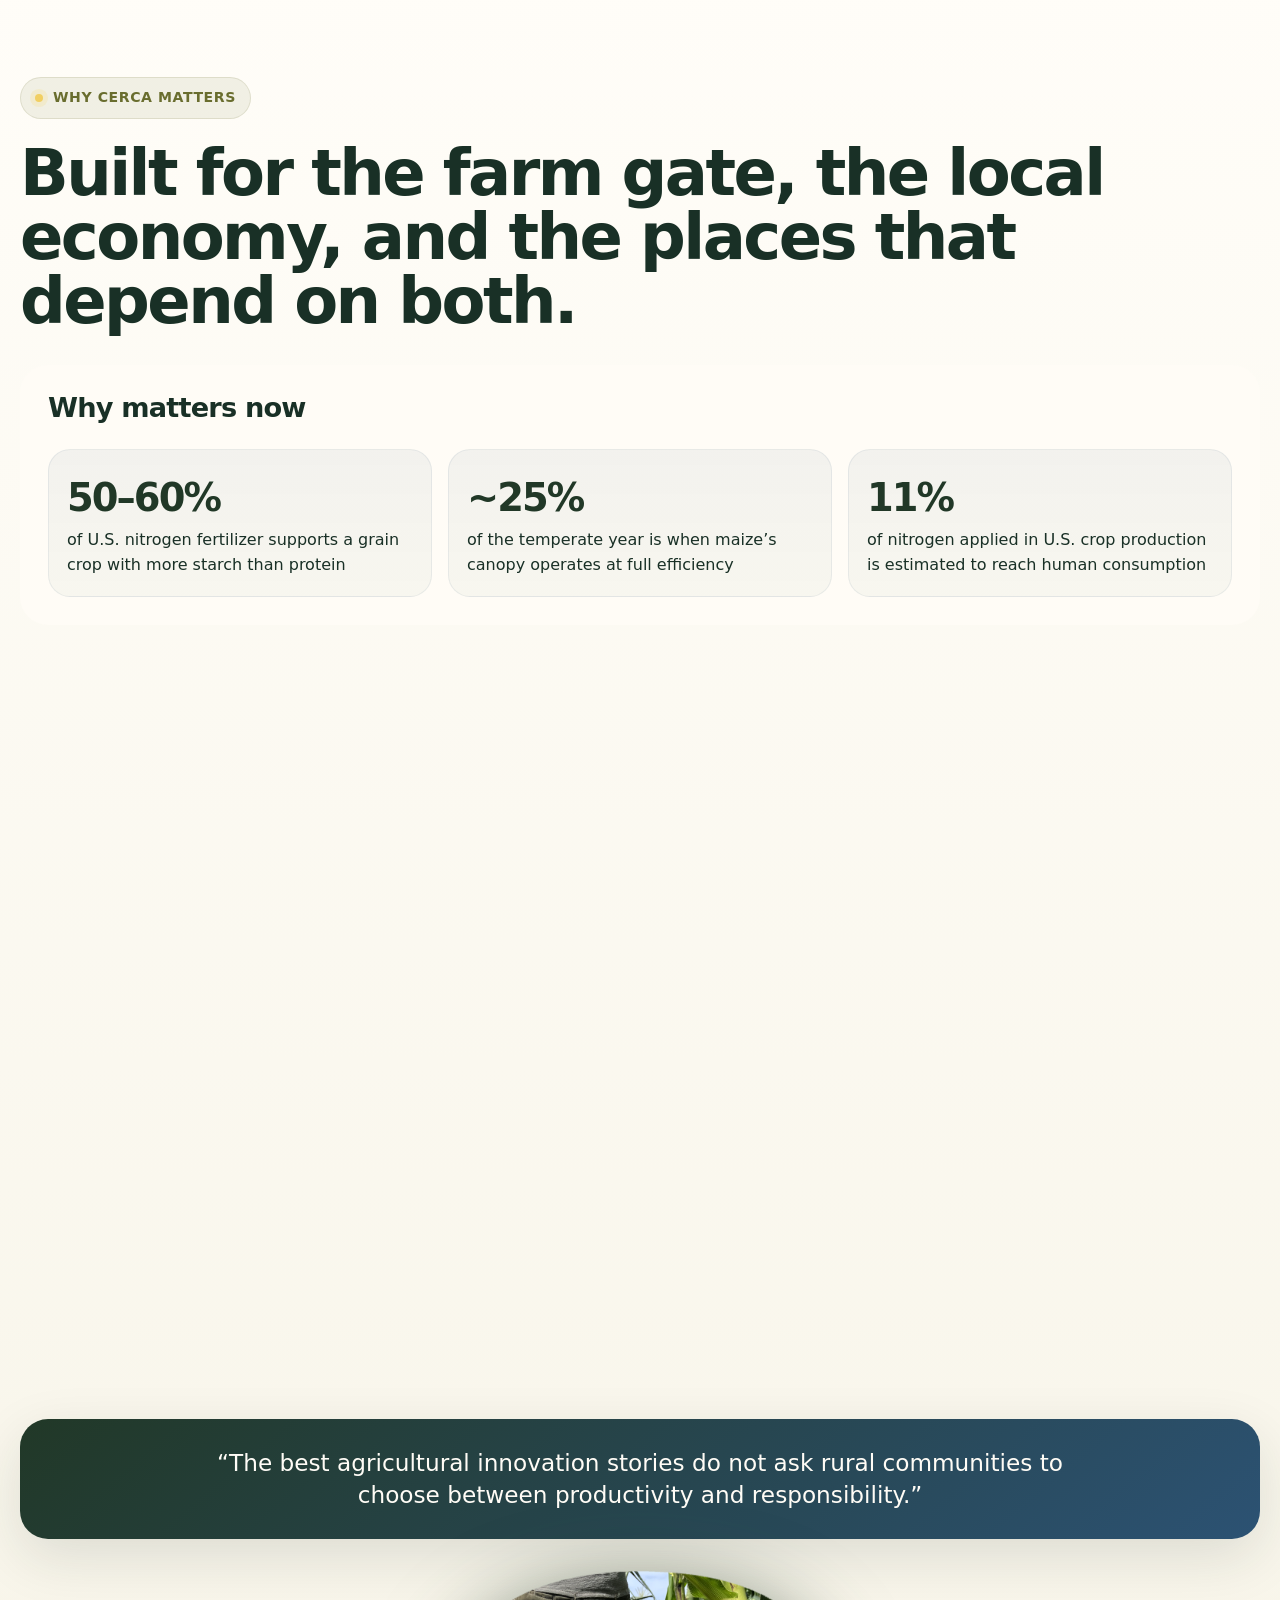
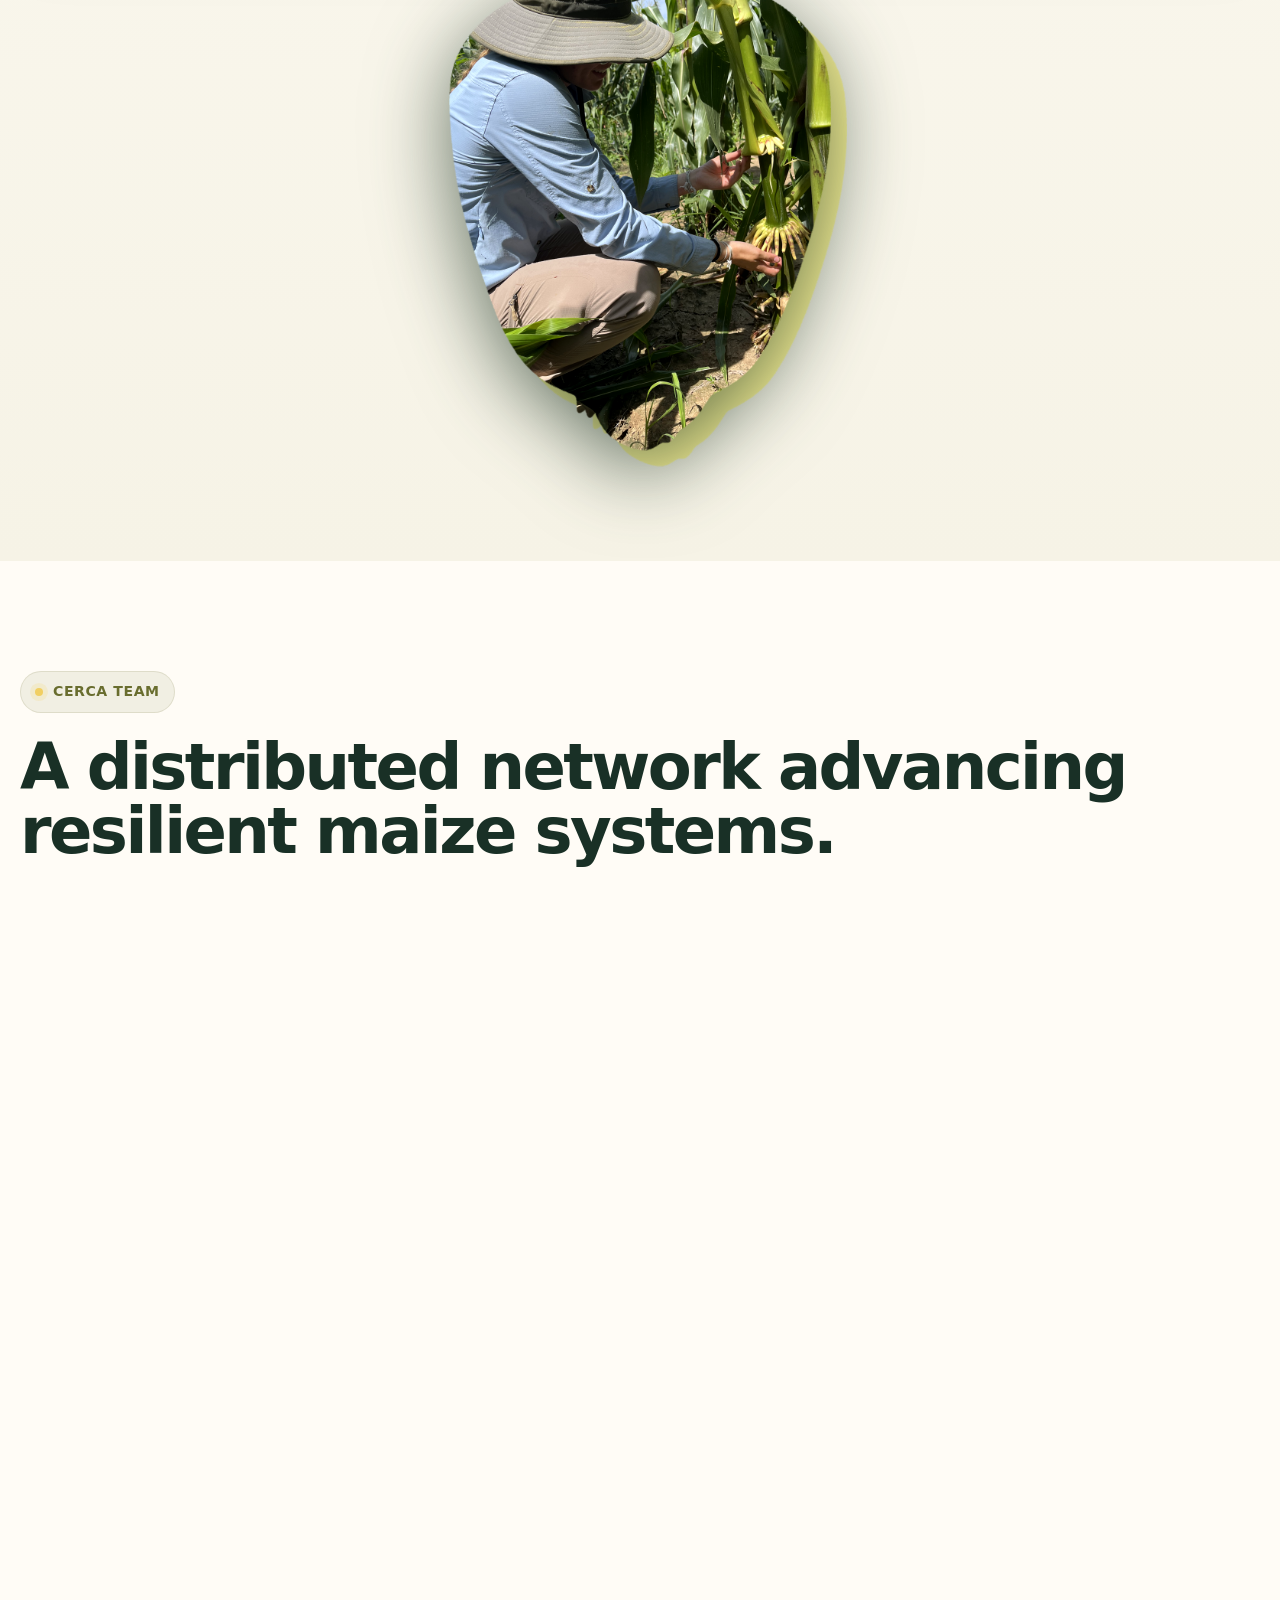
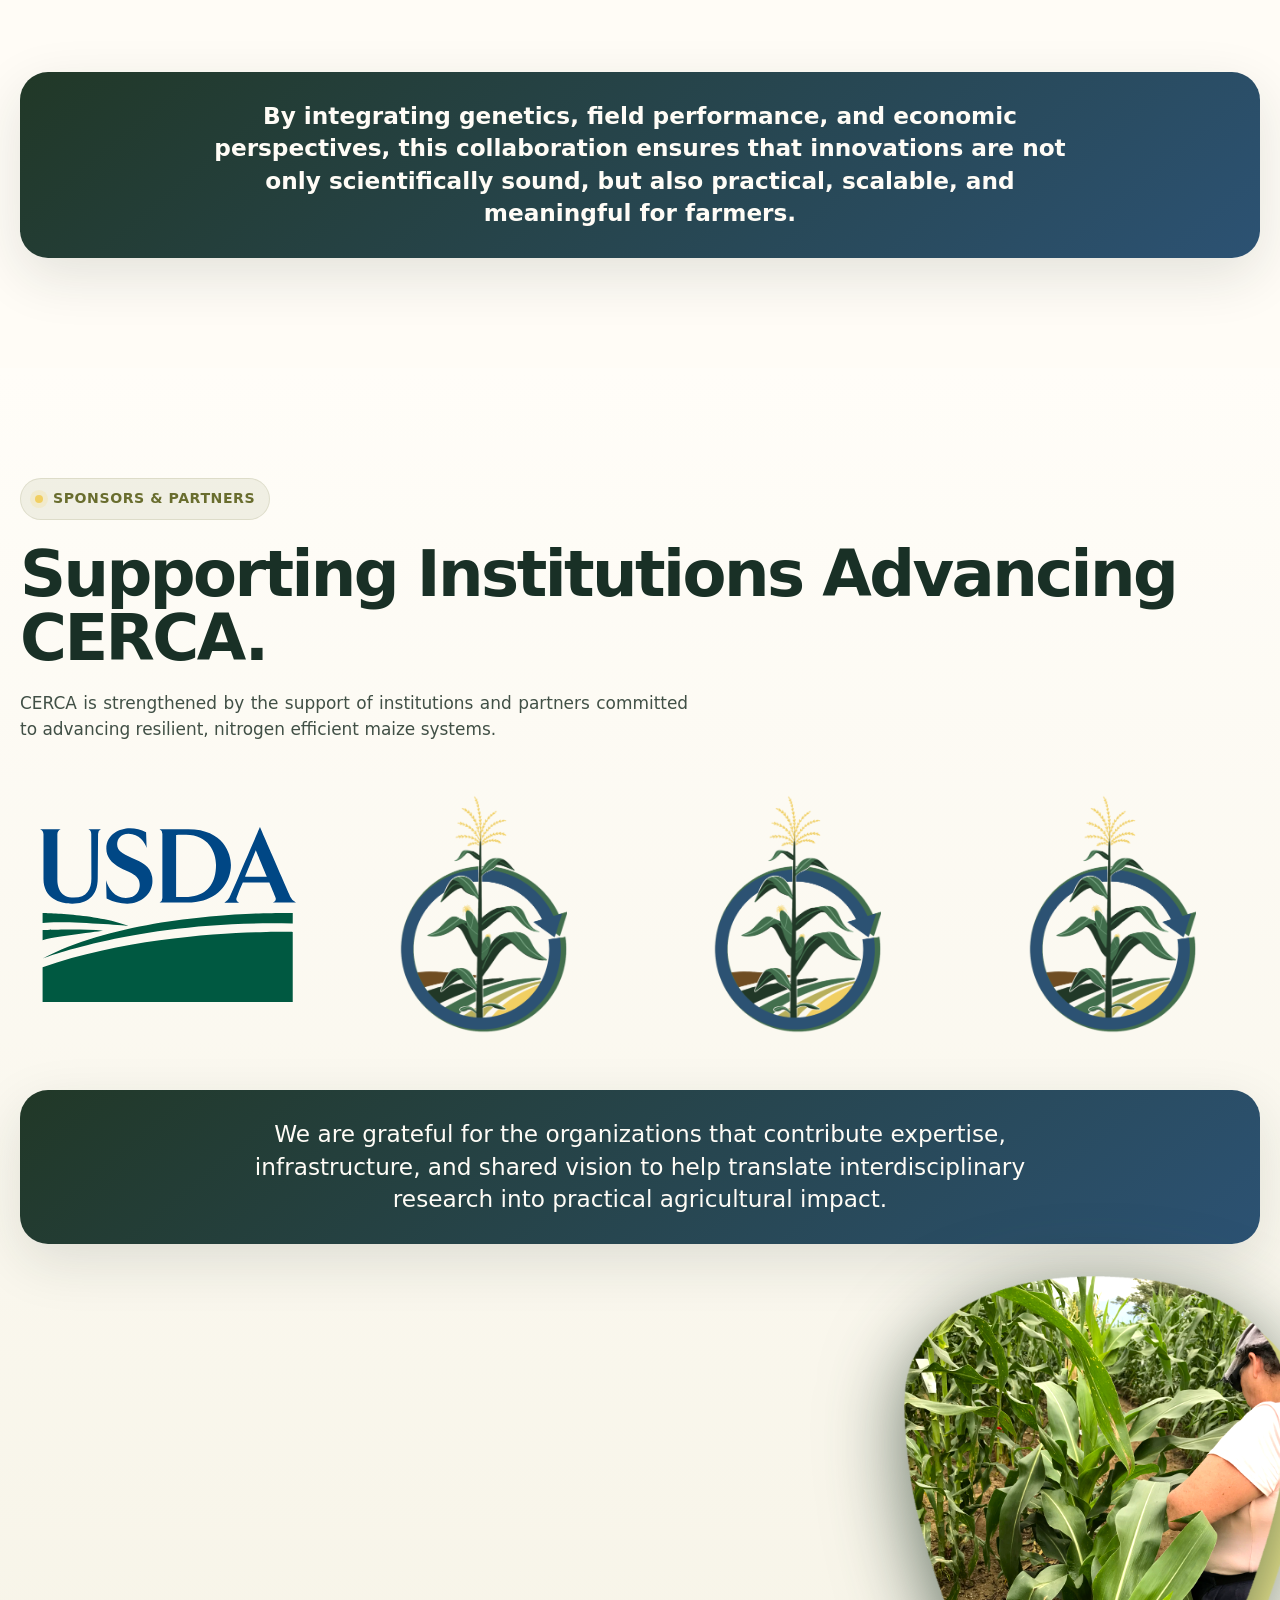
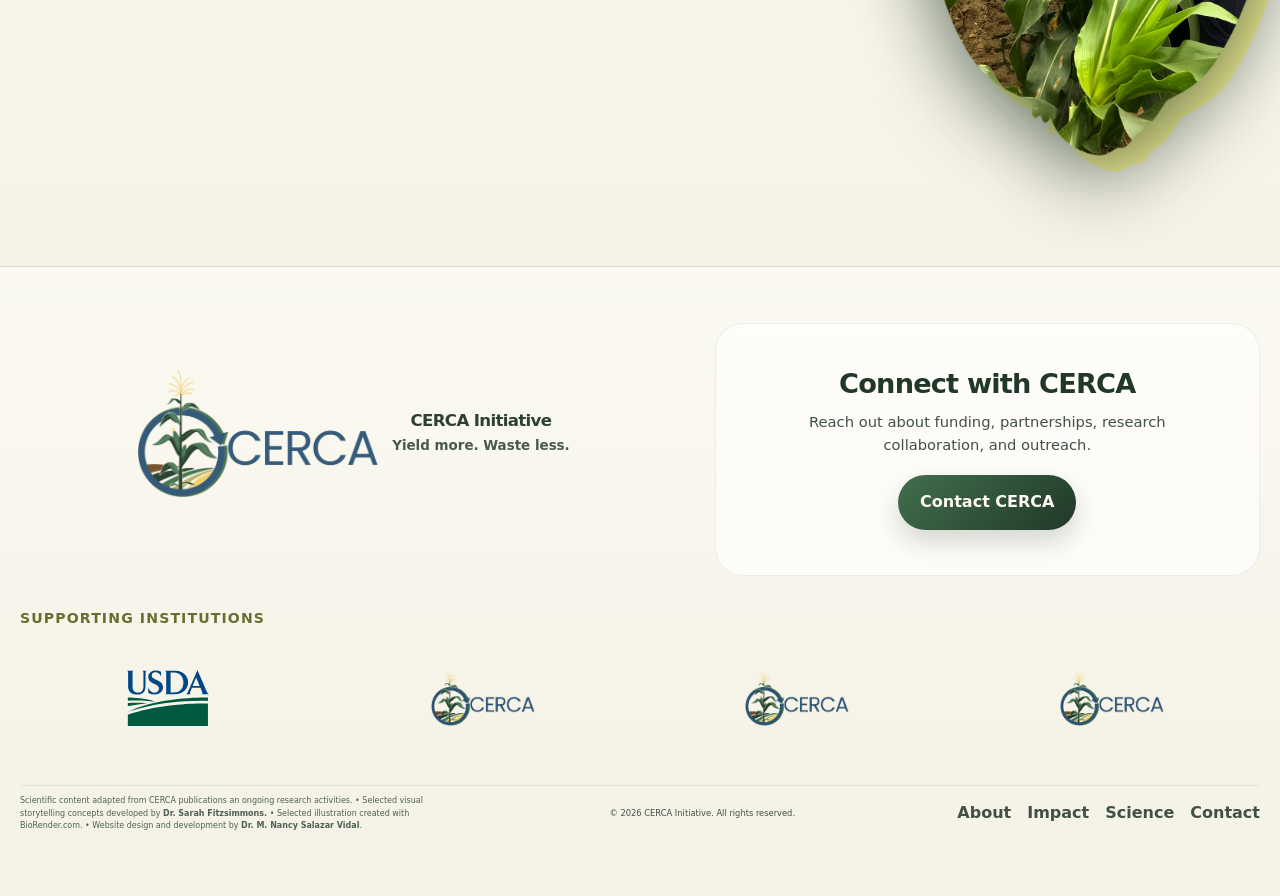
==== commit a9cfa2a9: "Improve interactive map; fix typos" ====
--- a/index.html
+++ b/index.html
@@ -252,43 +252,16 @@
             <h2 class="reveal">A distributed network advancing resilient maize systems.</h2>
             <p class="section-copy reveal">Click each location to meet the collaborators contributing expertise across genetics, agronomy, modeling, economics, and outreach.</p>
             <div class="team-map reveal">
-              <picture class="team-map-picture">
-                <source media="(max-width: 860px)" srcset="images/partnersmap2.png">
-                <img src="images/partnersmap3.png" alt="Map showing CERCA collaborator locations" class="team-map-img">
-              </picture>
-                <button class="map-hotspot is-star map-location-1" data-team="missouri1" aria-label="Open Missouri 1 team"></button>
-                <button class="map-hotspot is-star map-location-2" data-team="newyork1" aria-label="Open New York 1 team"></button>
-                <button class="map-hotspot is-circle map-location-3" data-team="northcarolina1" aria-label="Open North Carolina 1 team"></button>
-                <button class="map-hotspot is-circle map-location-4" data-team="minnesota" aria-label="Open Minnesota team"></button>
-                <button class="map-hotspot is-circle map-location-5" data-team="oregon" aria-label="Open Oregon team"></button>
-                <button class="map-hotspot is-circle map-location-6" data-team="iowa1" aria-label="Open Iowa 1 team"></button>
-                <button class="map-hotspot is-circle map-location-7" data-team="california1" aria-label="Open California 1 team"></button>
-                <button class="map-hotspot is-circle map-location-8" data-team="california2" aria-label="Open California 2 team"></button>
-                <button class="map-hotspot is-circle map-location-9" data-team="texas1" aria-label="Open Texas 1 team"></button>
-                <button class="map-hotspot is-circle map-location-10" data-team="texas2" aria-label="Open Texas 2 team"></button>
-                <button class="map-hotspot is-star map-location-11" data-team="texas3" aria-label="Open Texas 3 team"></button>
-                <button class="map-hotspot is-circle map-location-12" data-team="florida" aria-label="Open Florida team"></button>
-                <button class="map-hotspot is-star map-location-13" data-team="missouri2" aria-label="Open Missouri 2 team"></button>
-                <button class="map-hotspot is-circle map-location-14" data-team="wisconsin1" aria-label="Open Wisconsin 1 team"></button>
-                <button class="map-hotspot is-circle map-location-15" data-team="wisconsin2" aria-label="Open Wisconsin 2 team"></button>
-                <button class="map-hotspot is-circle map-location-16" data-team="michigan" aria-label="Open Michigan team"></button>
-                <button class="map-hotspot is-star map-location-17" data-team="nebraska1" aria-label="Open Nebraska 1 team"></button>
-                <button class="map-hotspot is-circle map-location-18" data-team="michigan2" aria-label="Open Michigan 2 team"></button>
-                <button class="map-hotspot is-circle map-location-19" data-team="nebraska3" aria-label="Open Nebraska 3 team"></button>
-                <button class="map-hotspot is-star map-location-20" data-team="northcarolina2" aria-label="Open North Carolina 2 team"></button>
-                <button class="map-hotspot is-star map-location-21" data-team="iowa2" aria-label="Open Iowa 2 team"></button>
-                <button class="map-hotspot is-star map-location-22" data-team="iowa3" aria-label="Open Iowa 3 team"></button>
-                <button class="map-hotspot is-circle map-location-23" data-team="iowa4" aria-label="Open Iowa 4 team"></button>
-                <button class="map-hotspot is-circle map-location-24" data-team="illinois1" aria-label="Open Illinois 1 team"></button>
-                <button class="map-hotspot is-circle map-location-26" data-team="illinois3" aria-label="Open Illinois 3 team"></button>
-                <button class="map-hotspot is-circle map-location-27" data-team="newyork2" aria-label="Open New York 2 team"></button>
-                <button class="map-hotspot is-circle map-location-28" data-team="newyork3" aria-label="Open New York 3 team"></button>
-                <button class="map-hotspot is-star map-location-29" data-team="newyork4" aria-label="Open New York 4 team"></button>
-                <button class="map-hotspot is-circle map-location-30" data-team="pennsylvania1" aria-label="Open Penssilvania 1 team"></button>
-                <button class="map-hotspot is-circle map-location-31" data-team="michigan3" aria-label="Open Michigan 3 team"></button> 
-                <button class="map-hotspot is-star map-location-USDA"></button> 
-                <button class="map-hotspot is-circle map-location-university"></button> 
-            
+              <div class="partner-map" id="partnerMap">
+                <noscript>
+                  <img src="images/partnersmap3.png" alt="Map showing CERCA collaborator locations" class="team-map-img">
+                </noscript>
+              </div>
+              <ul class="partner-map-legend">
+                <li><span class="legend-swatch is-usda"></span>USDA-ARS</li>
+                <li><span class="legend-swatch is-university"></span>University Partners</li>
+                <li><span class="legend-swatch is-state"></span>Partner State</li>
+              </ul>
             </div>
         <div class="quote-strip reveal">
             <p align="center"><strong>By integrating genetics, field performance, and economic perspectives, this collaboration ensures that innovations are not only scientifically sound, but also practical, scalable, and meaningful for farmers.</strong></p></div>
@@ -386,5 +359,8 @@
 
   <script src="js/cerca-global.js"></script>
   <script src="js/cerca-home.js"></script>
+  <script src="https://cdn.jsdelivr.net/npm/d3@7/dist/d3.min.js"></script>
+  <script src="https://cdn.jsdelivr.net/npm/topojson-client@3/dist/topojson-client.min.js"></script>
+  <script src="js/cerca-map.js"></script>
 </body>
 </html>
--- a/css/cerca-base.css
+++ b/css/cerca-base.css
@@ -30,7 +30,15 @@
     --section-link-active-text:#213827; 
     --shadow-soft:0 14px 36px rgba(33,56,39,.10); 
     --primary-nav-height:84px; 
-    --secondary-nav-height:52px;}
+    --secondary-nav-height:52px;
+    --map-state:#D9DAD5;
+    --map-stroke:#FFFCF6;
+    --map-state-partner:#B9C9B4;
+    --map-state-partner-hover:#A3B89D;
+    --map-dot-usda:#426F4D;
+    --map-dot-usda-halo:rgba(66,111,77,.22);
+    --map-dot-university:#F1CF62;
+    --map-dot-university-halo:rgba(241,207,98,.30);}
 body.theme-dark{
     --bg:#102019; 
     /*--surface:#13241d; */
@@ -57,7 +65,15 @@
     --card-dark-text: #F6F3E8;
     --card-dark-muted: rgba(246,243,232,.76);
     --card-dark-shadow: 0 16px 40px rgba(0,0,0,0.24);
-    --card-dark-hover-shadow: 0 22px 52px rgba(0,0,0,0.32);}
+    --card-dark-hover-shadow: 0 22px 52px rgba(0,0,0,0.32);
+    --map-state:rgba(246,243,232,.16);
+    --map-stroke:rgba(16,32,25,.85);
+    --map-state-partner:rgba(166,197,161,.42);
+    --map-state-partner-hover:rgba(166,197,161,.60);
+    --map-dot-usda:#8FC79B;
+    --map-dot-usda-halo:rgba(143,199,155,.26);
+    --map-dot-university:#F1CF62;
+    --map-dot-university-halo:rgba(241,207,98,.26);}
 
 
 *{box-sizing:border-box}
--- a/css/cerca-pages.css
+++ b/css/cerca-pages.css
@@ -554,12 +554,10 @@
     font-size: clamp(1rem, 2.5vw, 1.8rem);
     font-weight: 800;}
 
-.figure-hotspot,
-.map-hotspot{
+.figure-hotspot{
     animation: softPulse 3.2s ease-in-out infinite;}
 
-.figure-hotspot:hover,
-.map-hotspot:hover{
+.figure-hotspot:hover{
     animation:none;}
     
 @keyframes softPulse{
@@ -642,99 +640,149 @@
 
 .team-map{
     position: relative;
+    display: flex;
+    flex-direction: column;
+    gap: 20px;
     width: min(100%, 980px);
     margin: 48px auto 0;
     padding: 14px;}
 
-.tem-map-picture,
 .team-map-img{
     width: 100%;
     height: auto;
     display: block;}
 
-.map-hotspot{
+.partner-map{
+    position: relative;
+    width: 100%;}
+
+.partner-map-svg{
+    width: 100%;
+    height: auto;
+    display: block;
+    touch-action: pan-y;
+    cursor: grab;}
+
+.partner-map-svg:active{
+    cursor: grabbing;}
+
+/* stroke-width is set in cerca-map.js so it can be scaled down as the map zooms in. */
+.partner-map-state{
+    fill: var(--map-state);
+    stroke: var(--map-stroke);
+    stroke-linejoin: round;
+    transition: fill .2s ease;}
+
+.partner-map-state.is-partner{
+    fill: var(--map-state-partner);
+    cursor: pointer;}
+
+.partner-map-state.is-partner:hover{
+    fill: var(--map-state-partner-hover);}
+
+.partner-map-dot{
+    cursor: pointer;
+    outline: none;
+    transition: filter .2s ease;}
+
+.partner-map-dot.is-usda{
+    fill: var(--map-dot-usda);
+    stroke: var(--map-dot-usda-halo);}
+
+.partner-map-dot.is-university{
+    fill: var(--map-dot-university);
+    stroke: var(--map-dot-university-halo);}
+
+.partner-map-dot:hover,
+.partner-map-dot:focus-visible{
+    filter: brightness(1.08) drop-shadow(0 2px 6px rgba(24,43,30,.38));
+    stroke-opacity: 1;}
+
+.partner-map-tooltip{
     position: absolute;
-    width: 22px;
-    height: 22px;
-    /*border-radius: 50%;*/
-    /*border: 2px solid var(--gold);*/
-    border: 0;
-    /* background: var(--gold);*/
-    background: transparent;
+    z-index: 4;
+    pointer-events: none;
+    transform: translate(-50%, calc(-100% - 14px));
+    max-width: 260px;
+    padding: 8px 12px;
+    border-radius: 12px;
+    background: rgba(33,56,39,.94);
+    color: var(--white);
+    font-size: .82rem;
+    line-height: 1.35;
+    text-align: center;
+    box-shadow: 0 10px 26px rgba(24,43,30,.28);
+    transition: opacity .15s ease;}
+
+.partner-map-tooltip strong{
+    display: block;
+    font-weight: 700;}
+
+.partner-map-tooltip span{
+    display: block;
+    color: rgba(255,252,246,.74);
+    font-size: .76rem;}
+
+.partner-map-reset{
+    position: absolute;
+    top: 8px;
+    right: 8px;
+    z-index: 3;
+    padding: 7px 15px;
+    border-radius: 999px;
+    border: 1px solid var(--line);
+    background: rgba(255,252,246,.92);
+    color: var(--forest);
+    font: inherit;
+    font-size: .78rem;
+    font-weight: 700;
     cursor: pointer;
-    transform: translate(-50%, -50%);
-    /*box-shadow: 0 0 0 8px rgba(241,207,98,.18);*/
-    /*transition: transform .2s ease, box-shadow .2s ease;*/
-    padding: 0;}
-
-.map-hotspot::before{
-    content: "";
-    position:absolute;
-    inset: 0;
-    background: var(--gold);
-    box-shadow: 0 0 0 8px rgba(241, 207,98,0.18);
-    transition: transform 0.2s ease, box-shadow 0.2s ease;}
-
-.map-hotspot.is-circle::before{
+    opacity: 0;
+    pointer-events: none;
+    transition: opacity .2s ease;}
+
+.partner-map-reset.is-visible{
+    opacity: 1;
+    pointer-events: auto;}
+
+.partner-map.has-failed{
+    aspect-ratio: 980 / 600;
+    background: url("../images/partnersmap3.png") center / contain no-repeat;}
+
+.partner-map-legend{
+    display: flex;
+    flex-wrap: wrap;
+    justify-content: center;
+    gap: 10px 28px;
+    margin: 0;
+    padding: 0;
+    list-style: none;}
+
+.partner-map-legend li{
+    display: inline-flex;
+    align-items: center;
+    gap: 9px;
+    font-size: .86rem;
+    font-weight: 700;
+    color: var(--muted);}
+
+.legend-swatch{
+    width: 14px;
+    height: 14px;
     border-radius: 50%;}
 
-.map-hotspot.is-star::before{
-    border-radius: 50%;
-    /*clip-path:polygon(
-        50% 0%,
-        62% 36%,
-        99% 36%,
-        69% 58%,
-        80% 92%,
-        51% 71%,
-        22% 92%,
-        32% 58%,
-        3% 36%,
-        40% 36%); */}
-
-.map-hotspot:hover::before{
-    transform: scale(1.2);
-    box-shadow: 0 0 0 10px rgba(241,207,98,.14);}
-
-.map-hotspot.is-circle::before{
-    background: var(--gold);}
-
-.map-hotspot.is-star::before{
-    background:var(--green);}
-
-/* Change these positions for your actual map */
-.map-location-1{ left: 52.5%; top: 52%; } /*missouri1*/
-.map-location-2{ left: 74%; top: 31%; } /*newyork1*/
-.map-location-3{ left: 76.4%; top: 57.8%; } /*northcarolina1*/
-.map-location-4{ left: 50.6%; top: 28%; } /*minnesota*/
-.map-location-5{ left: 8.5%; top: 19.2%; } /*orgeon*/
-.map-location-6{ left: 51.2%; top: 38.5%; } /*iowa1*/
-.map-location-7{ left: 12.5%; top: 63.5%; } /*california1*/
-.map-location-8{ left: 11.5%; top: 61.5%; } /*california2*/
-.map-location-9{ left: 45.5%; top: 80%; } /*texas1*/
-.map-location-10{ left: 45.5%; top: 83%; } /*texas2*/
-.map-location-11{ left: 37.8%; top: 65.9%; } /*texas3*/
-.map-location-12{ left: 71.6%; top: 81%; } /*florida*/
-.map-location-13{ left: 51.4%; top: 49.4%; } /*missouri2*/
-.map-location-14{ left: 56.6%; top: 33%; } /*wisconsin1*/
-.map-location-15{ left: 58.5%; top: 33%; } /*wisconsin2*/
-.map-location-16{ left: 64%; top: 33%; } /*michigan*/
-.map-location-17{ left: 45.3%; top: 38.25%; } /*nebraska1*/
-.map-location-18{ left: 63%; top: 30%; } /*michigan2*/
-.map-location-19{ left: 45.8%; top: 42%; } /*nebraska3*/
-.map-location-20{ left: 76.9%; top: 56.3%; } /*northcarolina2*/
-.map-location-21{ left: 51.3%; top: 35.3%; } /*iowa2*/
-.map-location-22{ left: 49.4%; top: 37%; } /*iowa3*/
-.map-location-23{ left: 49.6%; top: 40.5%; } /*iowa4*/
-.map-location-24{ left: 58.3%; top: 45.5%; } /*illinois1*/
-.map-location-26{ left: 58%; top: 49%; } /*illinois3*/
-.map-location-27{ left: 76.5%; top: 26.3%; } /*newyork2*/
-.map-location-28{ left: 76%; top: 30.5%; } /*newyork3*/
-.map-location-29{ left: 77%; top: 29%; } /*newyork4*/
-.map-location-30{ left: 74.5%; top: 37%; } /*pennsylvania*/
-.map-location-31{ left: 65%; top: 30%; } /*michigan3*/
-.map-location-USDA{ left: 80.4%; top: 73.7%; } 
-.map-location-university{ left: 80.4%; top: 79%; }
+.legend-swatch.is-usda{
+    background: var(--map-dot-usda);
+    box-shadow: 0 0 0 4px var(--map-dot-usda-halo);}
+
+.legend-swatch.is-university{
+    background: var(--map-dot-university);
+    box-shadow: 0 0 0 4px var(--map-dot-university-halo);}
+
+.legend-swatch.is-state{
+    border-radius: 4px;
+    background: var(--map-state-partner);
+    border: 1px solid var(--map-stroke);}
 
 .team-modal{
     position: fixed;
@@ -1740,12 +1788,6 @@
   color: rgba(246,243,232,.76);}
 body.theme-dark .figure-modal-kicker{
   color: var(--gold);}
-body.theme-dark .map-hotspot.is-circle::before{
-    background: var(--gold);
-    box-shadow: 0 0 0 8px rgba(249, 242, 178, 0.1);}
-body.theme-dark .map-hotspot.is-star::before{
-    background:var(--cream);
-    box-shadow: 0 0 0 8px rgba(241, 207, 98, 0.12);}
 body.theme-dark .team-modal-card{
   background: rgba(18,32,25,.96);
   border-color: rgba(249,242,178,.12);}
@@ -1762,20 +1804,14 @@
 body.theme-dark .team-modal-link{
     background: var(--gold);
     color: #1f271c;}
-body.theme-dark .team-map{
-    background: rgda(255, 252, 246, 0.06);
-    border: 1px solid rgba(249, 242, 178, 0.1);
-    border-radius: 28px;
-    padding: 14px;}
-body.theme-dark .team-map::before{
-    content: "";
-    position: absolute;
-    inset: 10px;
-    border-radious: 28px;
-    background: rgba(255, 252, 246, .2);
-    z-index: 0;}
 body.theme-dark .team-map-img{
     filter: brightness(1.12) contrast(1.12) saturate(.95);}
+body.theme-dark .partner-map-reset{
+    background: rgba(18,32,25,.88);
+    border-color: rgba(249,242,178,.16);
+    color: var(--cream);}
+body.theme-dark .partner-map-legend li{
+    color: rgba(246,243,232,.78);}
 /* dark mode */
 body.theme-dark .impact-stack-card{
     background:
@@ -1999,9 +2035,6 @@
         width: 19.4%;}
     .figure-modal-card{
         padding: 26px 22px;}
-    .map-hotspot{
-        width: 12px;
-        height: 12px;}
     .kernel-back-img{
         width: 60%;
         height: 60%;
@@ -2121,38 +2154,6 @@
     .science-video{
         display:block;
         width:100%;}
-    /* Change these positions for your actual map */
-    .map-location-1{ left: 52.5%; top: 52%; } /*missouri1*/
-    .map-location-2{ left: 74%; top: 31%; } /*newyork1*/
-    .map-location-3{ left: 76.4%; top: 57.8%; } /*northcarolina1*/
-    .map-location-4{ left: 50.6%; top: 28%; } /*minnesota*/
-    .map-location-5{ left: 8%; top: 19.2%; } /*orgeon*/
-    .map-location-6{ left: 51.2%; top: 38.5%; } /*iowa1*/
-    .map-location-7{ left: 12.5%; top: 63.5%; } /*california1*/
-    .map-location-8{ left: 11.5%; top: 61.5%; } /*california2*/
-    .map-location-9{ left: 45.5%; top: 80%; } /*texas1*/
-    .map-location-10{ left: 45.5%; top: 83%; } /*texas2*/
-    .map-location-11{ left: 37.65%; top: 65.9%; } /*texas3*/
-    .map-location-12{ left: 71.6%; top: 81%; } /*florida*/
-    .map-location-13{ left: 51.4%; top: 49.4%; } /*missouri2*/
-    .map-location-14{ left: 56.6%; top: 33%; } /*wisconsin1*/
-    .map-location-15{ left: 58.5%; top: 33%; } /*wisconsin2*/
-    .map-location-16{ left: 64%; top: 33%; } /*michigan*/
-    .map-location-17{ left: 45.3%; top: 38.25%; } /*nebraska1*/
-    .map-location-18{ left: 45.8%; top: 41.5%; } /*nebraska2*/
-    .map-location-19{ left: 45.8%; top: 44%; } /*nebraska3*/
-    .map-location-20{ left: 76.9%; top: 56.3%; } /*northcarolina2*/
-    .map-location-21{ left: 51.3%; top: 35.3%; } /*iowa2*/
-    .map-location-22{ left: 49.4%; top: 37%; } /*iowa3*/
-    .map-location-23{ left: 49.6%; top: 40.5%; } /*iowa4*/
-    .map-location-24{ left: 58.3%; top: 46%; } /*illinois1*/
-    .map-location-25{ left: 59.3%; top: 44.5%; } /*illinois2*/
-    .map-location-26{ left: 58%; top: 49%; } /*illinois3*/
-    .map-location-27{ left: 76.5%; top: 26.3%; } /*newyork2*/
-    .map-location-28{ left: 76%; top: 30.5%; } /*newyork3*/
-    .map-location-29{ left: 77%; top: 29%; } /*newyork4*/
-    .map-location-USDA{ left: 94%; top: 71%; } 
-    .map-location-university{ left: 94%; top: 77.5%; }
 
 
 }
